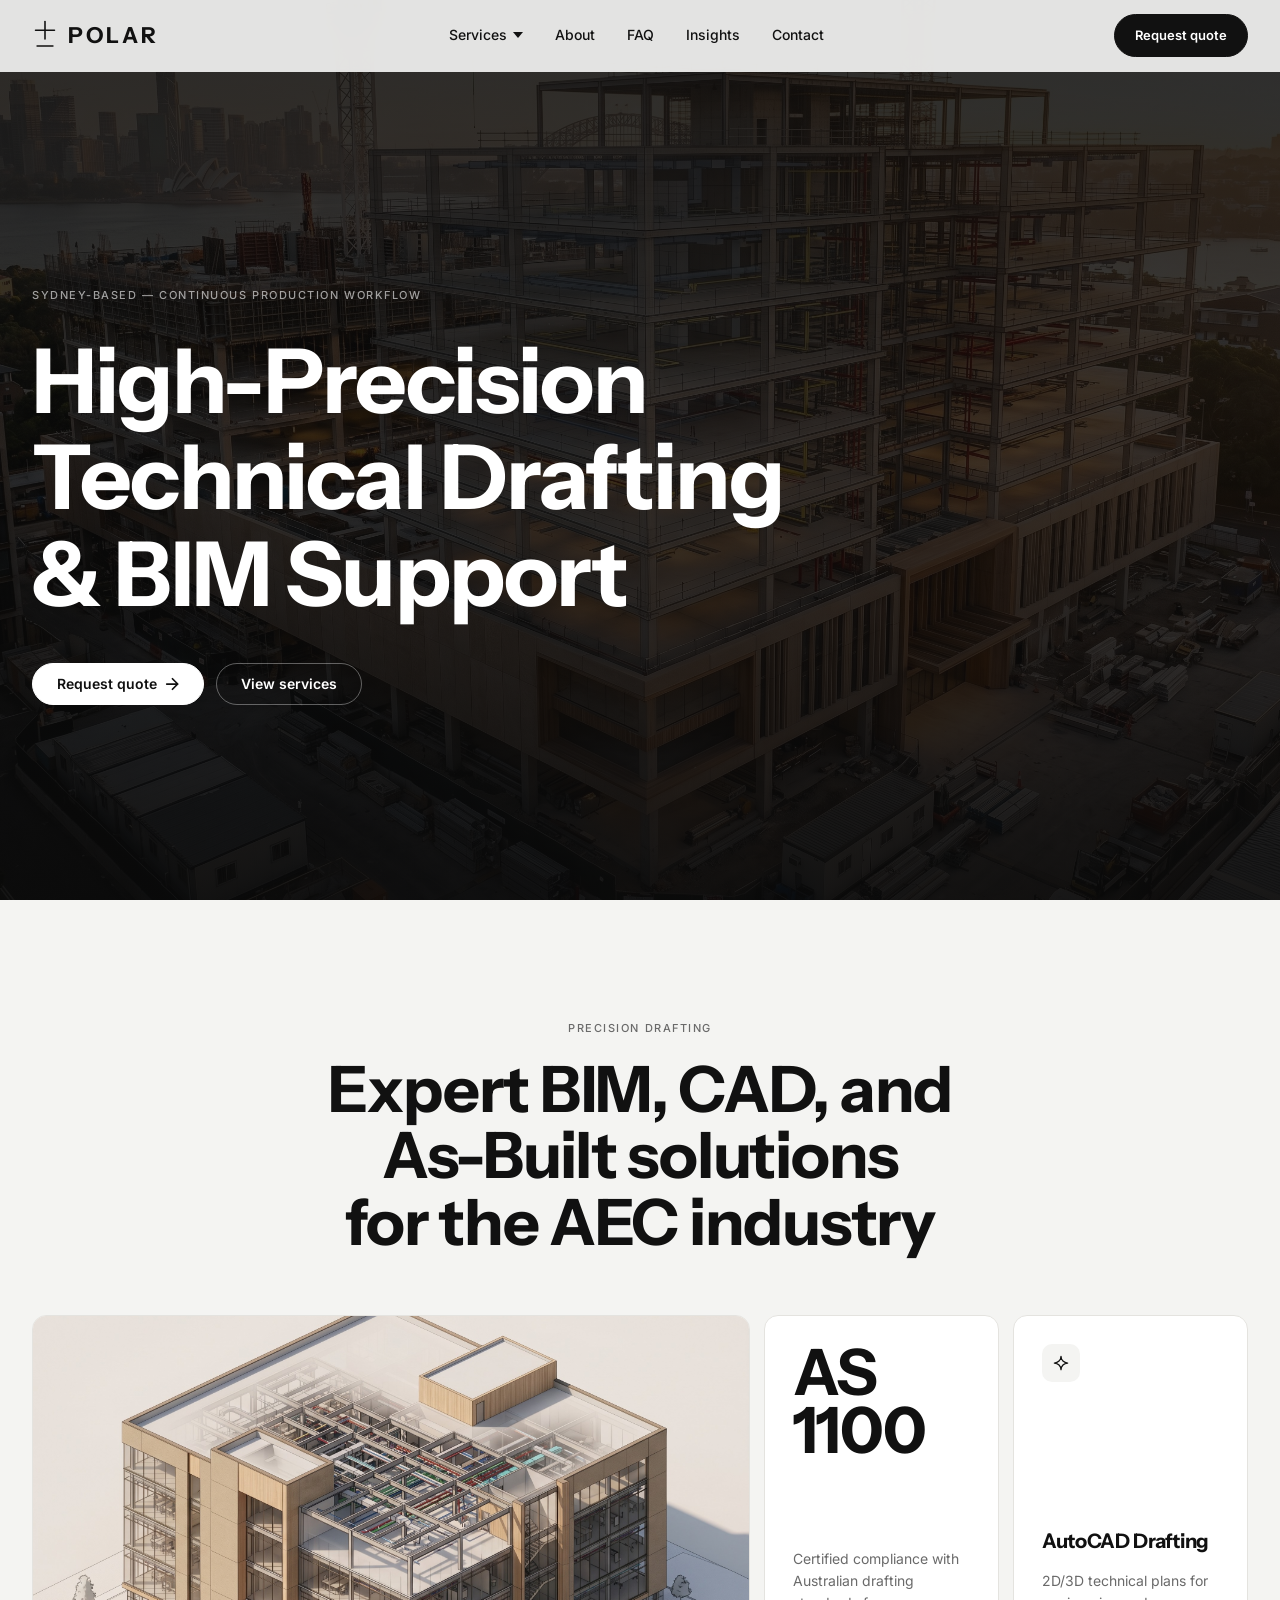
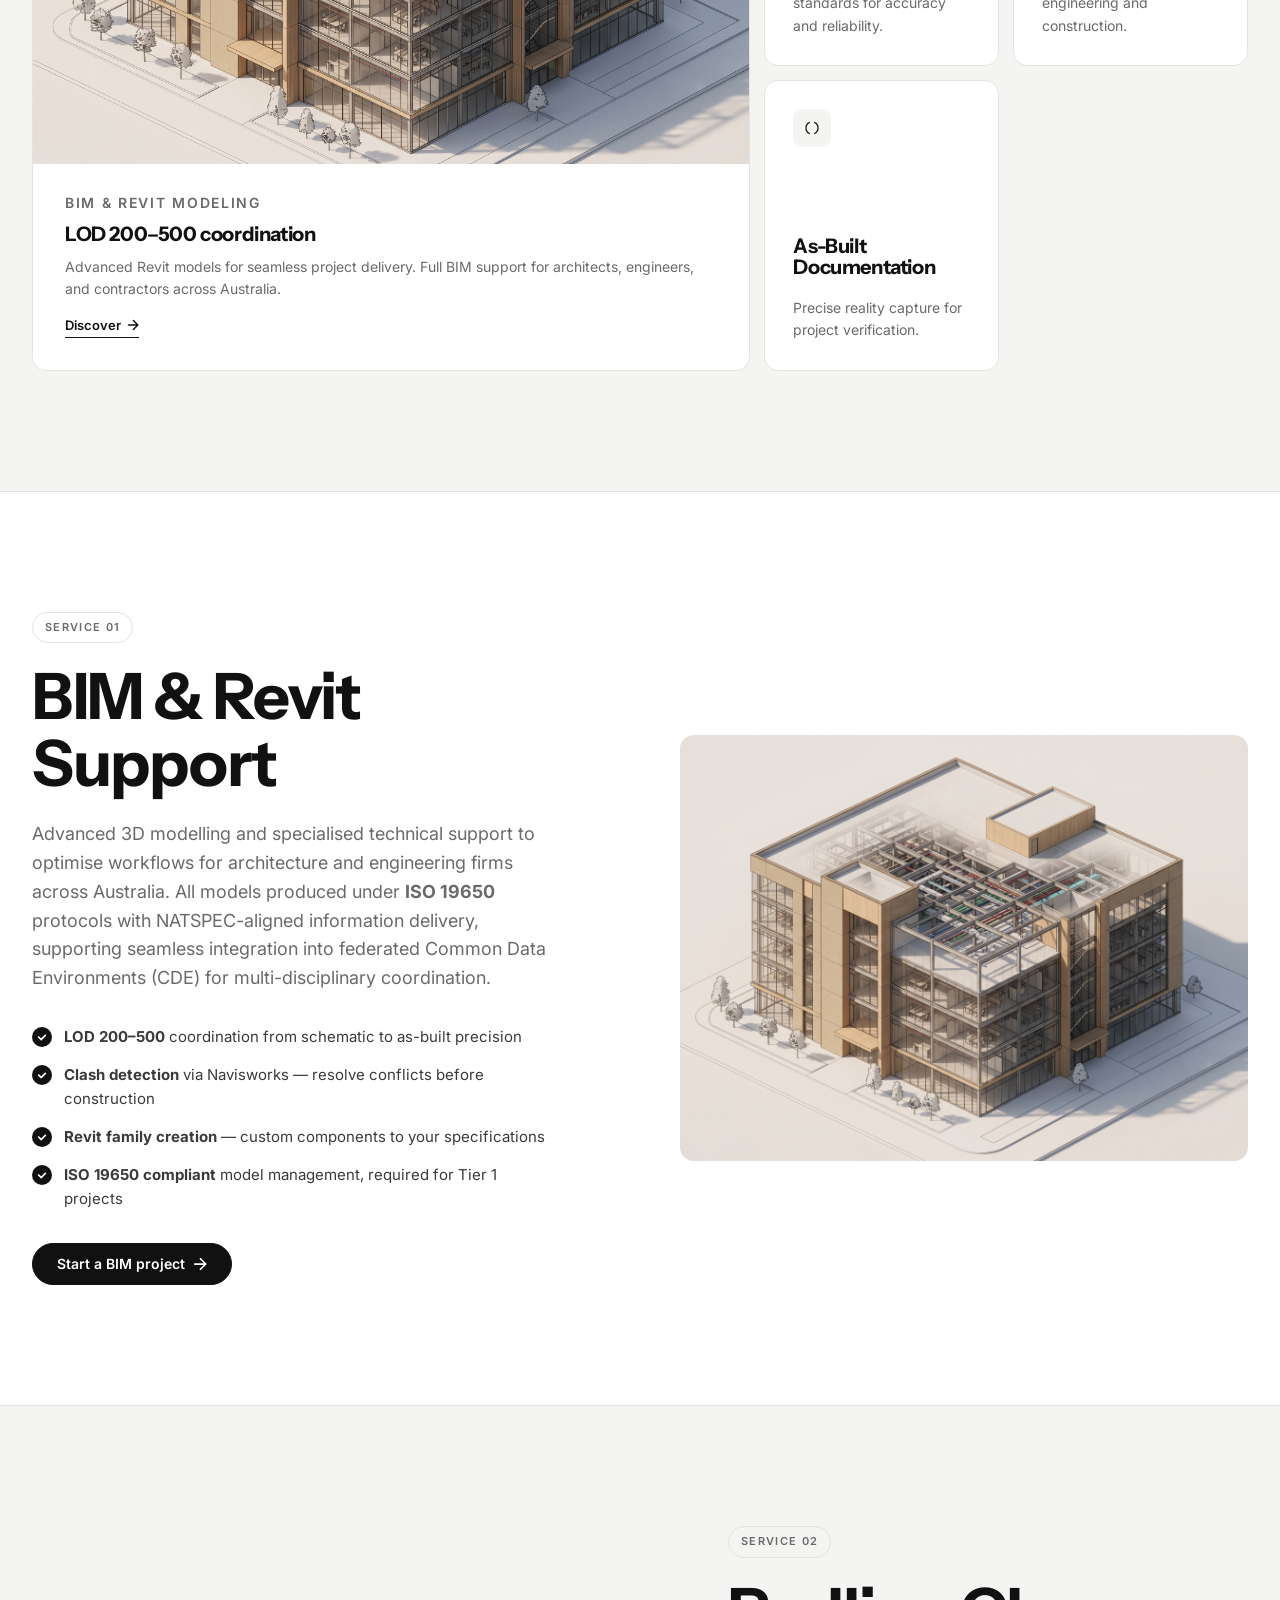
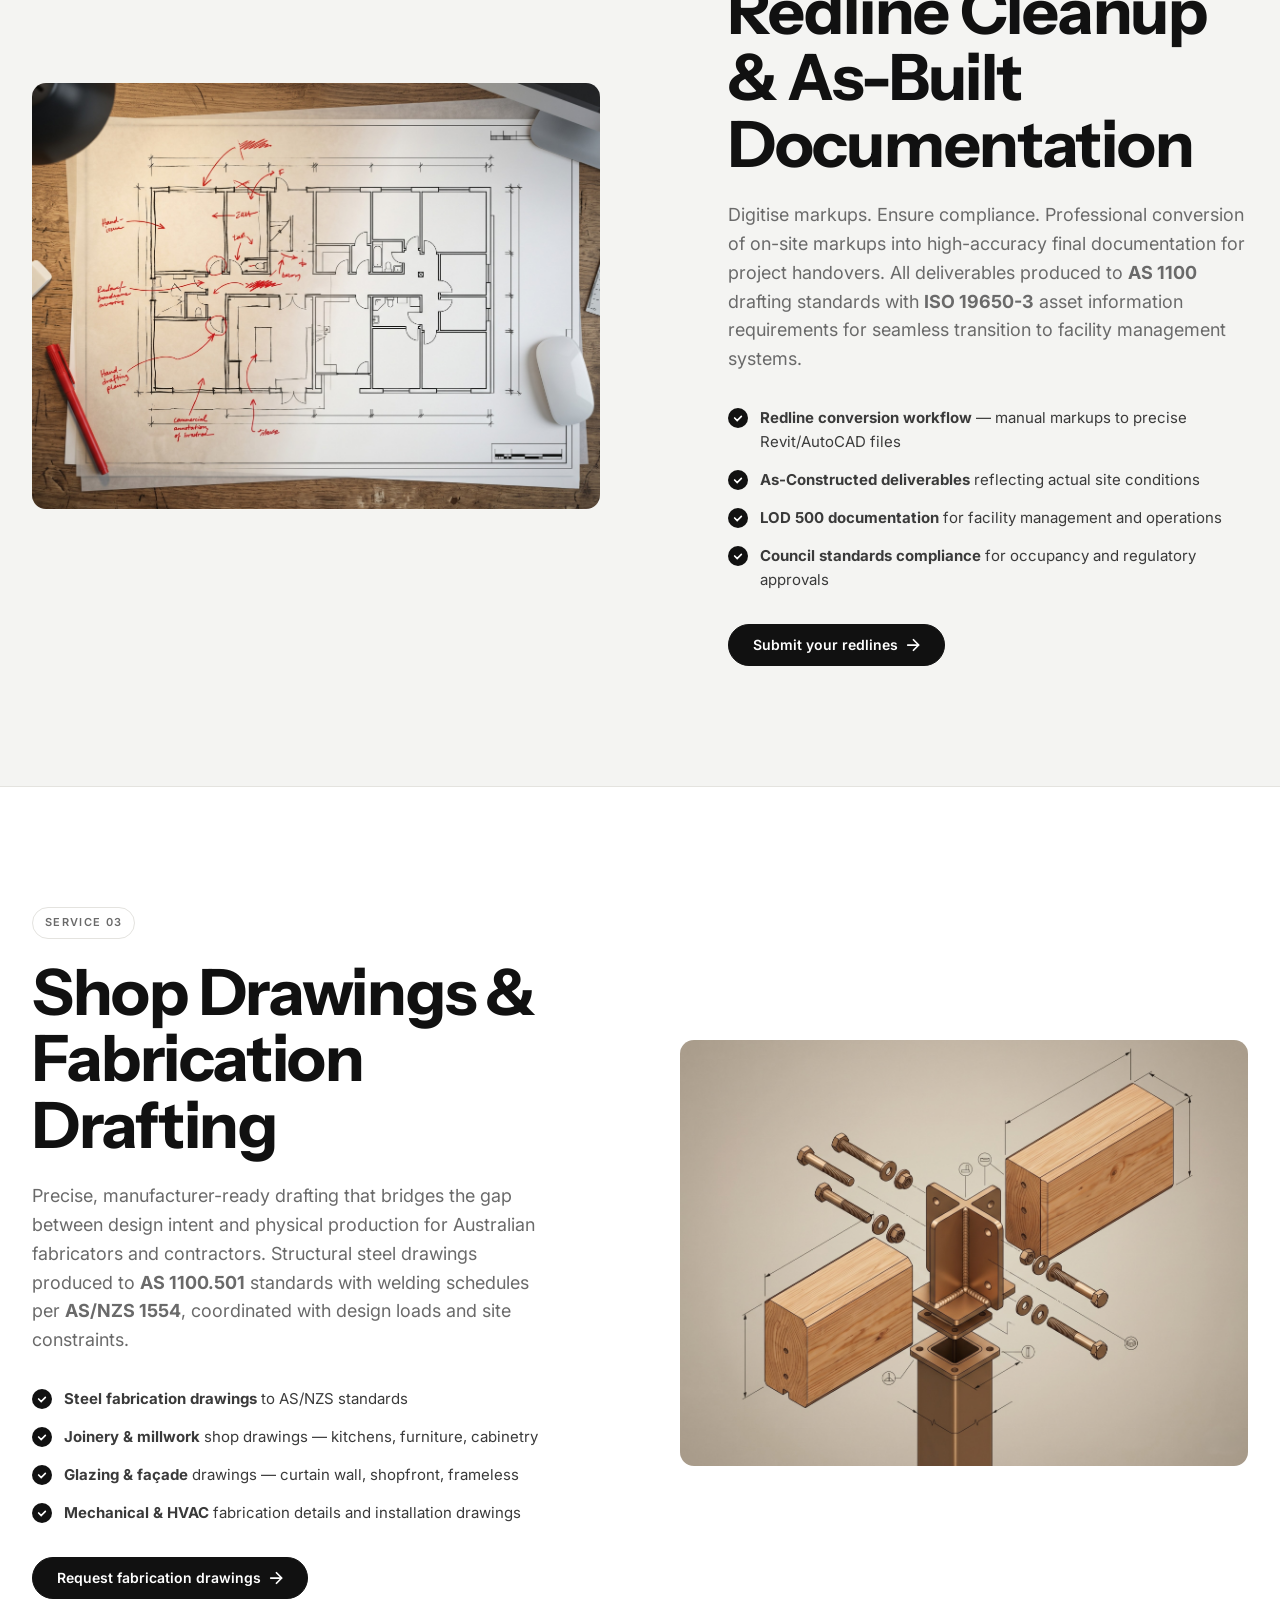
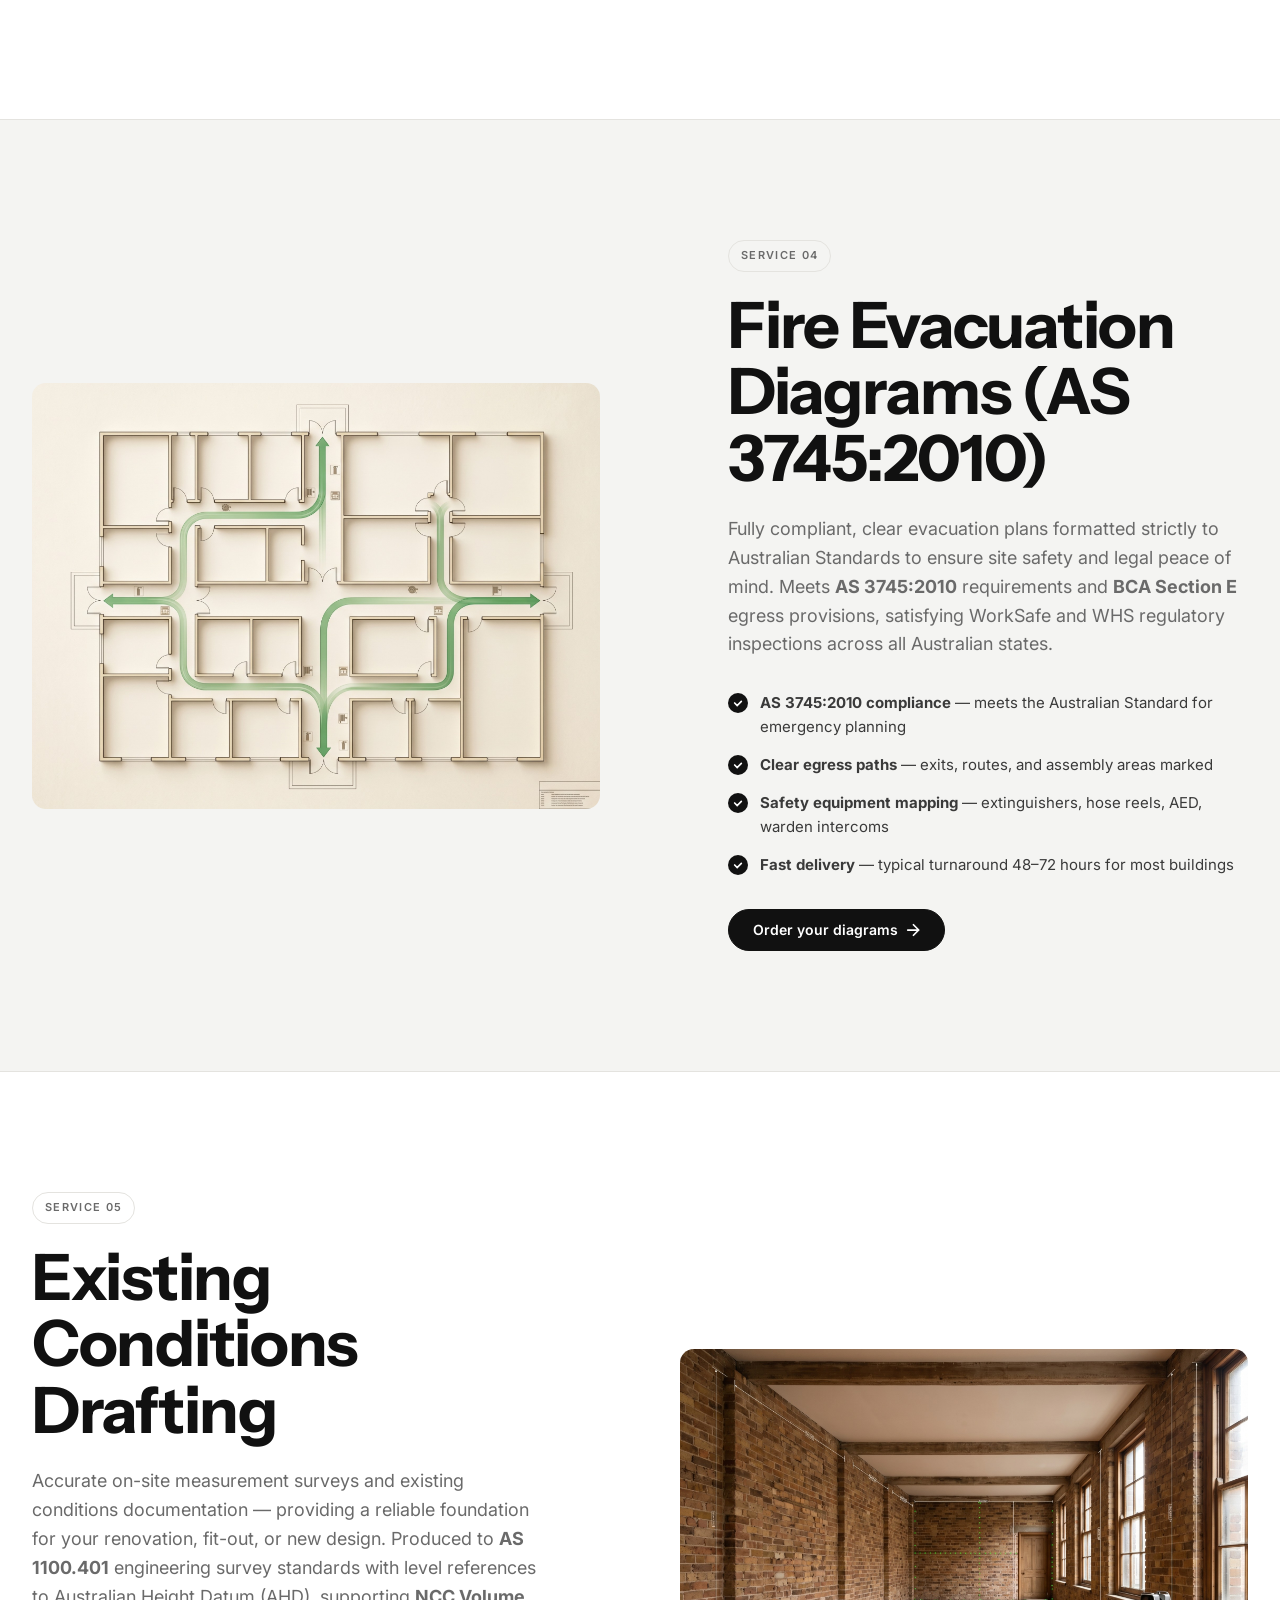
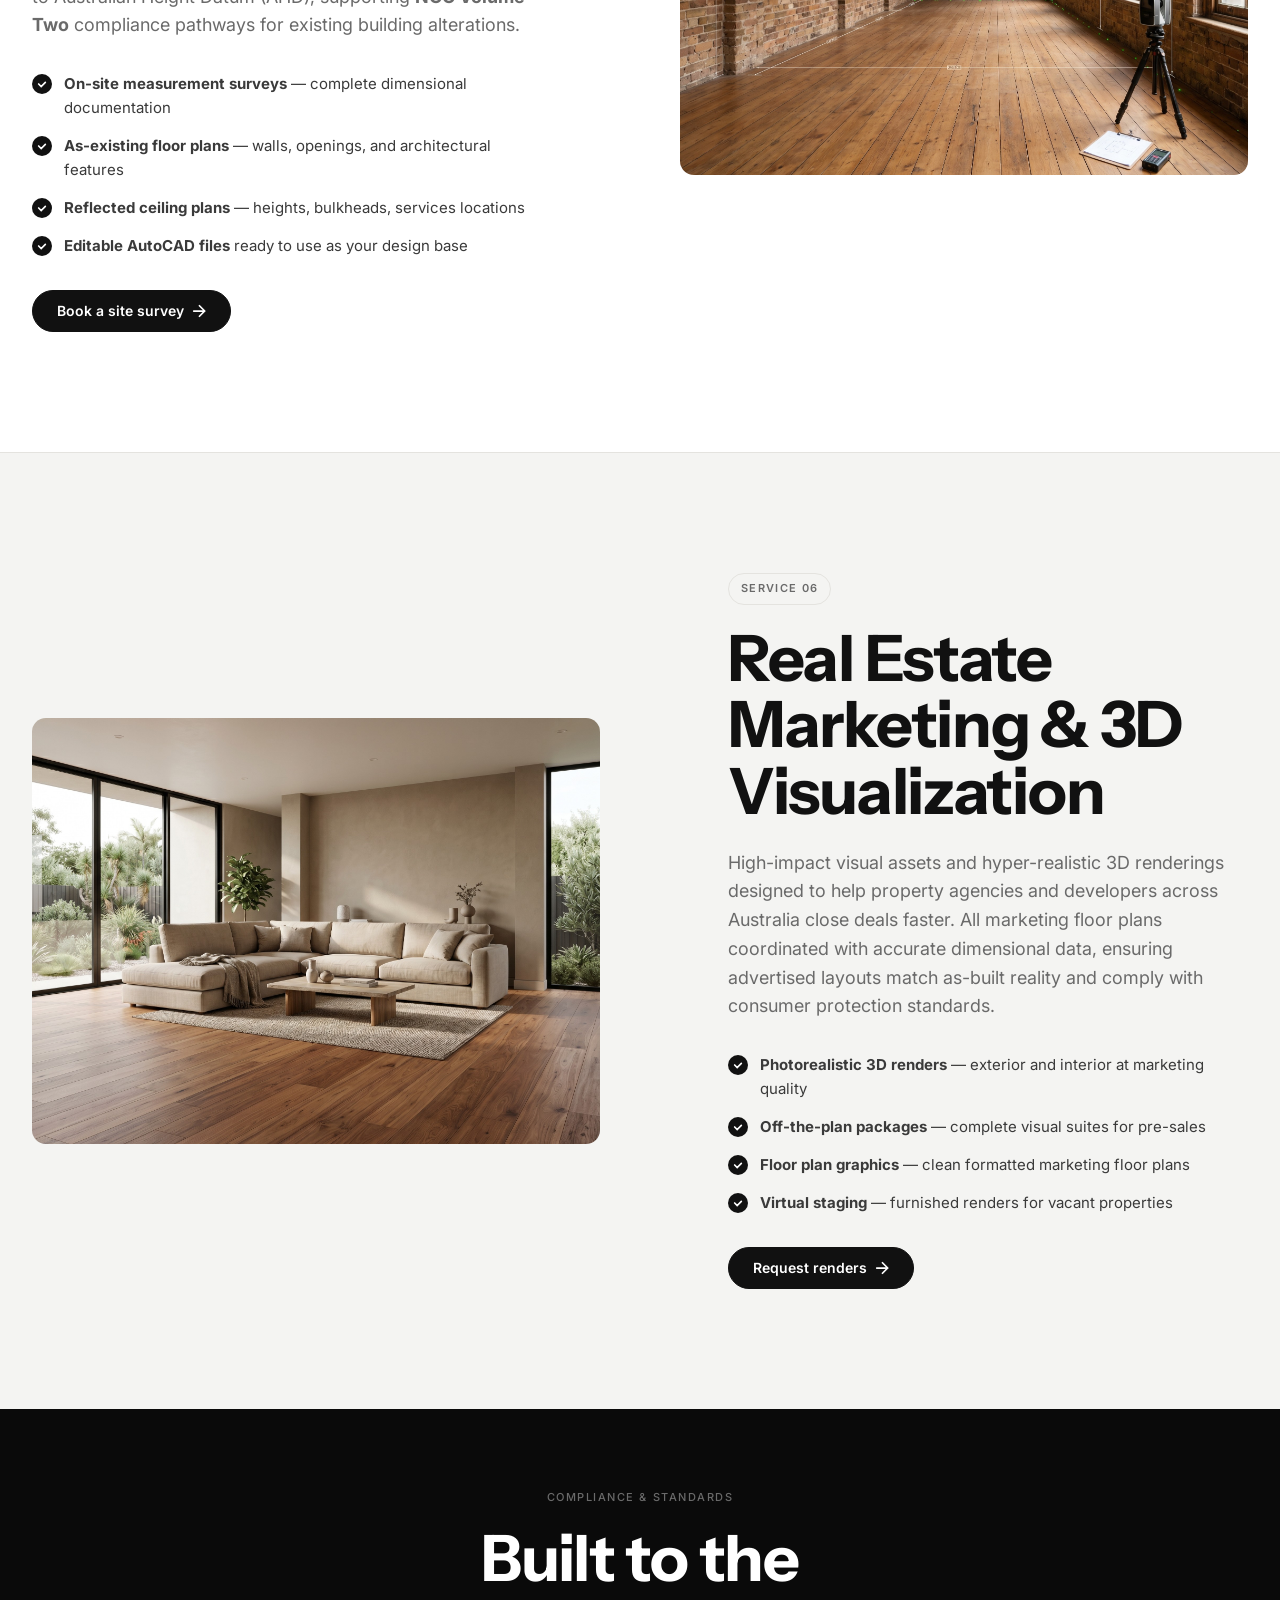
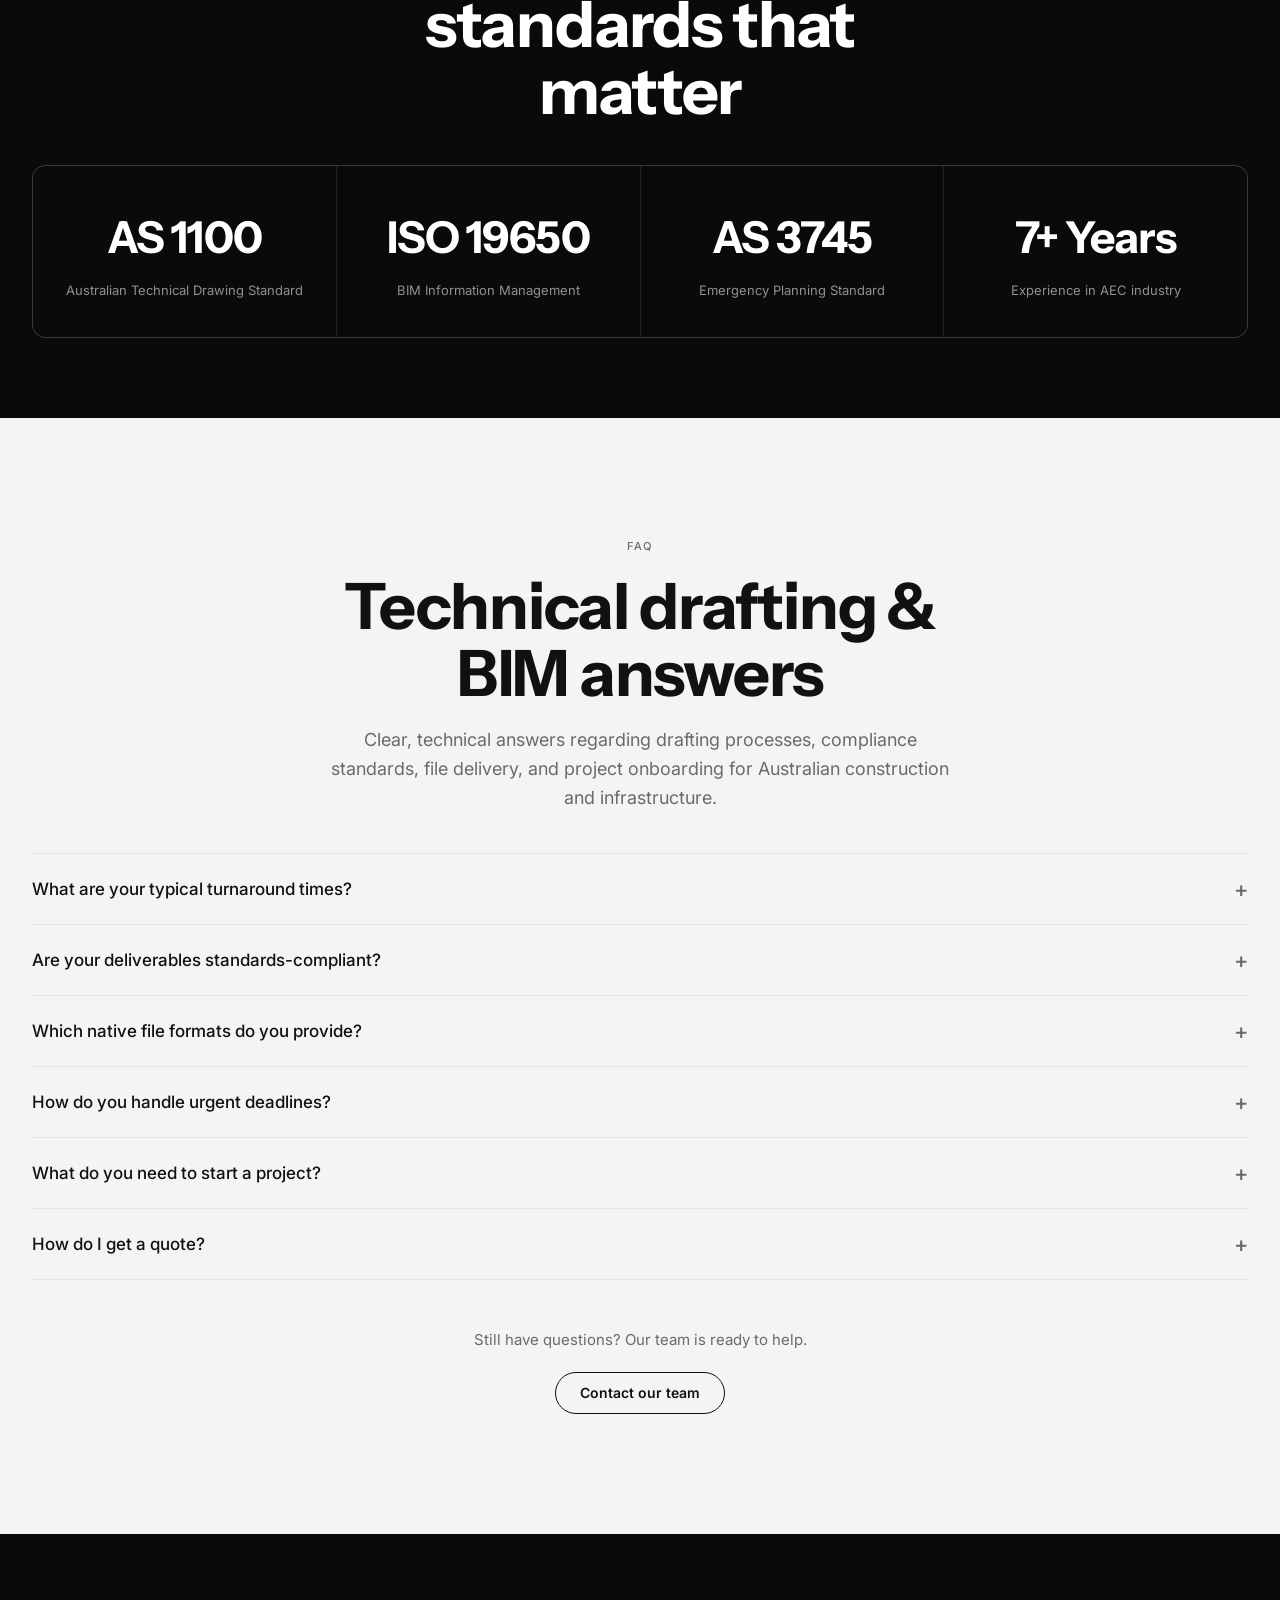
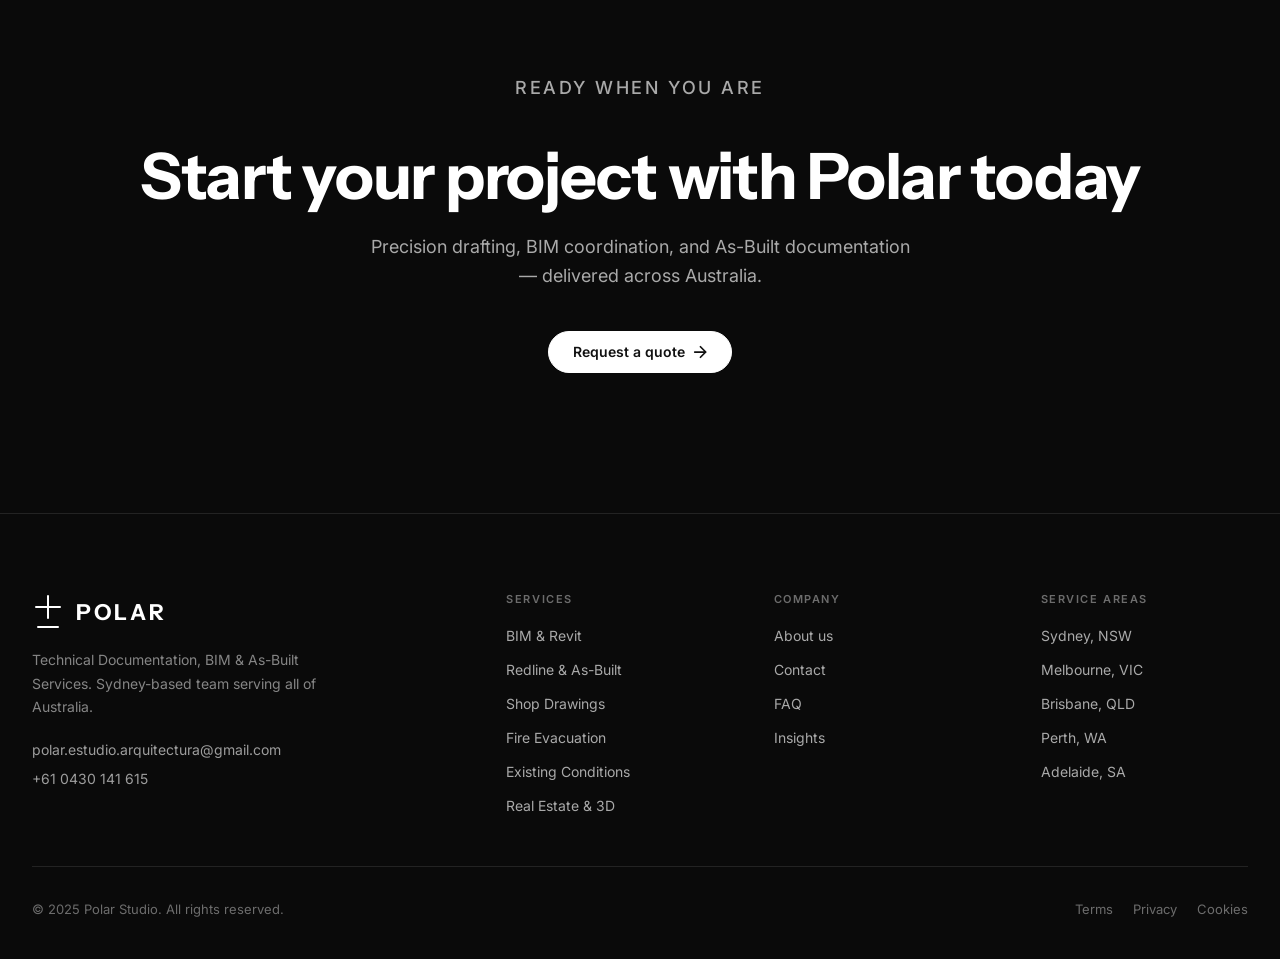
==== index.html @ b39fc2d1 "Add files via upload" ====
<!DOCTYPE html>
<html lang="en-AU">
<head>
<meta charset="UTF-8"/>
<meta name="viewport" content="width=device-width, initial-scale=1.0"/>
<title>Polar Studio | BIM, Technical Drafting & As-Built Services Australia</title>
<meta name="description" content="Expert BIM, technical drafting and As-Built documentation across Australia. LOD 200-500 Revit, AS 1100 compliant, ISO 19650 registered. Sydney-based team serving Melbourne, Brisbane, Perth & Adelaide."/>
<meta property="og:title" content="Polar Studio | BIM & Technical Drafting Australia"/>
<meta property="og:description" content="High-precision BIM, CAD, and As-Built solutions for Australia's AEC leaders."/>
<meta property="og:type" content="website"/>
<meta property="og:url" content="https://polarstudio.com.au/"/>
<meta name="twitter:card" content="summary_large_image"/>
<link rel="canonical" href="https://polarstudio.com.au/"/>
<link rel="icon" href="favicon.svg" type="image/svg+xml"/>
<link rel="preconnect" href="https://fonts.googleapis.com"/>
<link rel="preconnect" href="https://fonts.gstatic.com" crossorigin/>
<link href="https://fonts.googleapis.com/css2?family=Instrument+Sans:wght@400;500;600;700&family=Inter:wght@300;400;500;600;700&display=swap" rel="stylesheet"/>
<link rel="stylesheet" href="polar.css"/>

<!-- Google Tag Manager -->
<script>(function(w,d,s,l,i){w[l]=w[l]||[];w[l].push({'gtm.start':
new Date().getTime(),event:'gtm.js'});var f=d.getElementsByTagName(s)[0],
j=d.createElement(s),dl=l!='dataLayer'?'&l='+l:'';j.async=true;j.src=
'https://www.googletagmanager.com/gtm.js?id='+i+dl;f.parentNode.insertBefore(j,f);
})(window,document,'script','dataLayer','GTM-XXXXXXX');</script>
<!-- End Google Tag Manager -->

<!-- Google Analytics 4 -->
<script async src="https://www.googletagmanager.com/gtag/js?id=G-6DPJ8CY549"></script>
<script>
  window.dataLayer = window.dataLayer || [];
  function gtag(){dataLayer.push(arguments);}
  gtag('js', new Date());
  gtag('config', 'G-6DPJ8CY549', {
    'send_page_view': true,
    'cookie_flags': 'SameSite=None;Secure'
  });
  
  // Track form submissions
  document.addEventListener('DOMContentLoaded', function() {
    const forms = document.querySelectorAll('form');
    forms.forEach(form => {
      form.addEventListener('submit', function(e) {
        gtag('event', 'form_submission', {
          'event_category': 'Contact',
          'event_label': 'Quote Request Form'
        });
      });
    });
  });
  
  // Track CTA button clicks
  document.addEventListener('click', function(e) {
    if (e.target.closest('.btn-arrow') || e.target.closest('.nav-cta')) {
      const buttonText = e.target.textContent || e.target.closest('a').textContent;
      gtag('event', 'cta_click', {
        'event_category': 'Engagement',
        'event_label': buttonText.trim()
      });
    }
  });
</script>

<script type="application/ld+json">
{
  "@context": "https://schema.org",
  "@type": "Organization",
  "name": "Polar Studio",
  "alternateName": "Polar",
  "url": "https://polarstudio.com.au/",
  "description": "Expert BIM, technical drafting and As-Built documentation services across Australia. AS 1100 & ISO 19650 compliant.",
  "address": {
    "@type": "PostalAddress",
    "addressLocality": "Sydney",
    "addressRegion": "NSW",
    "addressCountry": "AU"
  },
  "contactPoint": {
    "@type": "ContactPoint",
    "telephone": "+61-430-141-615",
    "email": "polar.estudio.arquitectura@gmail.com",
    "contactType": "customer service",
    "areaServed": "AU",
    "availableLanguage": ["English"]
  },
  "areaServed": [
    {"@type": "City", "name": "Sydney"},
    {"@type": "City", "name": "Melbourne"},
    {"@type": "City", "name": "Brisbane"},
    {"@type": "City", "name": "Perth"},
    {"@type": "City", "name": "Adelaide"}
  ],
  "foundingDate": "2017",
  "hasOfferCatalog": {
    "@type": "OfferCatalog",
    "name": "Technical Drafting & BIM Services",
    "itemListElement": [
      {
        "@type": "Offer",
        "itemOffered": {
          "@type": "Service",
          "name": "BIM & Revit Support",
          "description": "Full-spectrum BIM coordination from LOD 200 to LOD 500. ISO 19650 certified workflows with NATSPEC-aligned information delivery. Supports federated models across Autodesk Construction Cloud, Aconex, and client-specified Common Data Environments.",
          "provider": {
            "@type": "Organization",
            "name": "Polar Studio"
          },
          "areaServed": "AU",
          "category": "BIM Coordination"
        }
      },
      {
        "@type": "Offer",
        "itemOffered": {
          "@type": "Service",
          "name": "Redline Cleanup & As-Built Documentation",
          "description": "Convert marked-up PDFs and field sketches into AS 1100 compliant CAD drawings. Full As-Built packages meeting ISO 19650-3 requirements for transition to facility management. Includes native Revit and AutoCAD deliverables.",
          "provider": {
            "@type": "Organization",
            "name": "Polar Studio"
          },
          "areaServed": "AU",
          "category": "As-Built Documentation"
        }
      },
      {
        "@type": "Offer",
        "itemOffered": {
          "@type": "Service",
          "name": "Shop Drawings & Fabrication Drafting",
          "description": "Workshop-ready fabrication drawings produced to AS 1100.501 structural engineering standards. Includes connection details, weld schedules per AS/NZS 1554, and material callouts. Coordinated with design intent and site constraints.",
          "provider": {
            "@type": "Organization",
            "name": "Polar Studio"
          },
          "areaServed": "AU",
          "category": "Shop Drawings"
        }
      },
      {
        "@type": "Offer",
        "itemOffered": {
          "@type": "Service",
          "name": "Fire Evacuation Diagrams",
          "description": "AS 3745:2010 compliant evacuation diagrams for commercial and industrial facilities. Includes emergency exits, equipment locations, assembly areas, and refuge points. Meets WorkSafe and WHS regulatory requirements across all Australian states.",
          "provider": {
            "@type": "Organization",
            "name": "Polar Studio"
          },
          "areaServed": "AU",
          "category": "Fire Safety Documentation"
        }
      },
      {
        "@type": "Offer",
        "itemOffered": {
          "@type": "Service",
          "name": "Existing Conditions Drafting",
          "description": "Measured surveys and existing building documentation to AS 1100.401 engineering survey standards. Produces coordinated floor plans, sections, and elevations referenced to Australian Height Datum (AHD). Supports NCC Volume Two compliance pathways.",
          "provider": {
            "@type": "Organization",
            "name": "Polar Studio"
          },
          "areaServed": "AU",
          "category": "Measured Surveys"
        }
      },
      {
        "@type": "Offer",
        "itemOffered": {
          "@type": "Service",
          "name": "Real Estate Marketing & 3D Visualization",
          "description": "High-quality 3D renders, virtual tours, and marketing floor plans for property sales and leasing. Photorealistic visualization for residential, commercial, and mixed-use developments across Australia.",
          "provider": {
            "@type": "Organization",
            "name": "Polar Studio"
          },
          "areaServed": "AU",
          "category": "3D Visualization"
        }
      }
    ]
  }
}
</script>
</head>
<body>

<!-- Google Tag Manager (noscript) -->
<noscript><iframe src="https://www.googletagmanager.com/ns.html?id=GTM-XXXXXXX"
height="0" width="0" style="display:none;visibility:hidden"></iframe></noscript>
<!-- End Google Tag Manager (noscript) -->

<!-- ═══ NAV ═══ -->
<nav class="nav" id="mainNav">
  <div class="nav-inner">
    <a href="index.html" class="nav-logo" aria-label="Polar Studio Home">
      <svg class="nav-logo-icon" viewBox="0 0 32 38" fill="none" aria-hidden="true"><line x1="16" y1="2" x2="16" y2="24" stroke="currentColor" stroke-width="2" stroke-linecap="round"/><line x1="4" y1="13" x2="28" y2="13" stroke="currentColor" stroke-width="2" stroke-linecap="round"/><line x1="6" y1="33" x2="26" y2="33" stroke="currentColor" stroke-width="2" stroke-linecap="round"/></svg>
      <span class="nav-logo-text">POLAR</span>
    </a>
    <div class="nav-links">
      <div class="nav-dropdown">
        <span class="nav-dropdown-toggle">Services
          <svg viewBox="0 0 10 6" fill="currentColor" aria-hidden="true"><path d="M0 0l5 6 5-6z"/></svg>
        </span>
        <div class="nav-dropdown-panel">
          <a href="#bim" class="mega-link">
            <span class="mega-link-icon"><svg viewBox="0 0 24 24" fill="none"><path d="M12 2L2 7l10 5 10-5-10-5zM2 17l10 5 10-5M2 12l10 5 10-5" stroke="currentColor" stroke-width="1.5" stroke-linejoin="round"/></svg></span>
            <div><strong>BIM &amp; Revit Support</strong><span>LOD 200–500, ISO 19650 certified</span></div>
          </a>
          <a href="#redline" class="mega-link">
            <span class="mega-link-icon"><svg viewBox="0 0 24 24" fill="none"><path d="M11 4H4a2 2 0 0 0-2 2v14a2 2 0 0 0 2 2h14a2 2 0 0 0 2-2v-7M18.5 2.5a2.1 2.1 0 0 1 3 3L12 15l-4 1 1-4z" stroke="currentColor" stroke-width="1.5" stroke-linecap="round" stroke-linejoin="round"/></svg></span>
            <div><strong>Redline &amp; As-Built</strong><span>Convert markups to digital files</span></div>
          </a>
          <a href="#shop" class="mega-link">
            <span class="mega-link-icon"><svg viewBox="0 0 24 24" fill="none"><rect x="3" y="3" width="18" height="18" rx="2" stroke="currentColor" stroke-width="1.5"/><path d="M3 9h18M9 21V9" stroke="currentColor" stroke-width="1.5"/></svg></span>
            <div><strong>Shop Drawings</strong><span>Fabrication-ready drafting</span></div>
          </a>
          <a href="#fire" class="mega-link">
            <span class="mega-link-icon"><svg viewBox="0 0 24 24" fill="none"><path d="M12 2s-5 5-5 10a5 5 0 0 0 10 0c0-3-2-5-2-8-2 2-3 5-3 5s-2-3 0-7z" stroke="currentColor" stroke-width="1.5" stroke-linejoin="round"/></svg></span>
            <div><strong>Fire Evacuation</strong><span>AS 3745:2010 compliant diagrams</span></div>
          </a>
          <a href="#existing" class="mega-link">
            <span class="mega-link-icon"><svg viewBox="0 0 24 24" fill="none"><path d="M21 10c0 7-9 13-9 13s-9-6-9-13a9 9 0 0 1 18 0z" stroke="currentColor" stroke-width="1.5"/><circle cx="12" cy="10" r="3" stroke="currentColor" stroke-width="1.5"/></svg></span>
            <div><strong>Existing Conditions</strong><span>Precise on-site measurement</span></div>
          </a>
          <a href="#realestate" class="mega-link">
            <span class="mega-link-icon"><svg viewBox="0 0 24 24" fill="none"><path d="M3 9l9-7 9 7v11a2 2 0 0 1-2 2H5a2 2 0 0 1-2-2z" stroke="currentColor" stroke-width="1.5"/><path d="M9 22V12h6v10" stroke="currentColor" stroke-width="1.5"/></svg></span>
            <div><strong>Real Estate &amp; 3D</strong><span>Marketing visuals & rendering</span></div>
          </a>
        </div>
      </div>
      <a href="about.html" class="nav-link">About</a>
      <a href="#faq" class="nav-link">FAQ</a>
      <a href="insights.html" class="nav-link">Insights</a>
      <a href="contact.html" class="nav-link">Contact</a>
    </div>
    <a href="contact.html" class="nav-cta">Request quote</a>
    <button class="nav-mobile-toggle" id="mobileToggle" aria-label="Menu" aria-expanded="false">
      <svg class="icon-menu" viewBox="0 0 24 24" fill="none" stroke="currentColor" stroke-width="1.5"><line x1="4" y1="12" x2="20" y2="12"/><line x1="4" y1="6" x2="20" y2="6"/><line x1="4" y1="18" x2="20" y2="18"/></svg>
      <svg class="icon-close" viewBox="0 0 24 24" fill="none" stroke="currentColor" stroke-width="1.5"><line x1="6" y1="6" x2="18" y2="18"/><line x1="18" y1="6" x2="6" y2="18"/></svg>
    </button>
  </div>
  <div id="mm" class="mobile-menu">
    <a href="#bim">BIM &amp; Revit Support</a>
    <a href="#redline">Redline &amp; As-Built</a>
    <a href="#shop">Shop Drawings</a>
    <a href="#fire">Fire Evacuation</a>
    <a href="#existing">Existing Conditions</a>
    <a href="#realestate">Real Estate &amp; 3D</a>
    <a href="about.html">About</a>
    <a href="#faq">FAQ</a>
    <a href="insights.html">Insights</a>
    <a href="contact.html" class="mobile-cta">Request quote →</a>
  </div>
</nav>

<!-- ═══ HERO ═══ -->
<header class="hero" id="top">
  <div class="hero-inner">
    <p class="eyebrow">Sydney-based — continuous production workflow</p>
    <h1 class="h1">High-Precision<br/>Technical Drafting<br/>&amp; BIM Support</h1>
    <div class="hero-actions">
      <a href="contact.html" class="btn btn-light btn-arrow">Request quote
        <svg viewBox="0 0 16 16" fill="none"><path d="M2 8h12.5M14.5 8L8.5 2M14.5 8l-6 6" stroke="currentColor" stroke-width="2" stroke-linecap="round" stroke-linejoin="round"/></svg>
      </a>
      <a href="#services" class="btn btn-ghost-light">View services</a>
    </div>
  </div>
</header>

<!-- ═══ PRECISION SECTION (bento) ═══ -->
<section class="section" id="precision">
  <div class="container">
    <div style="text-align:center; max-width: 640px; margin: 0 auto 20px;">
      <p class="eyebrow">Precision drafting</p>
      <h2 class="h2">Expert BIM, CAD, and As-Built solutions<br/>for the AEC industry</h2>
    </div>
    <div class="precision-grid">
      <div class="p-card p-card-big reveal">
        <img class="p-card-big-img" src="assets/images/services/bim-revit-precision.jpg" alt="BIM Revit modeling roofing plans" loading="lazy"/>
        <div class="p-card-big-body">
          <p class="p-card-eyebrow">BIM &amp; Revit Modeling</p>
          <h3>LOD 200–500 coordination</h3>
          <p>Advanced Revit models for seamless project delivery. Full BIM support for architects, engineers, and contractors across Australia.</p>
          <a href="#bim" class="text-link">Discover
            <svg viewBox="0 0 16 16" fill="none"><path d="M2 8h12.5M14.5 8L8.5 2M14.5 8l-6 6" stroke="currentColor" stroke-width="2" stroke-linecap="round" stroke-linejoin="round"/></svg>
          </a>
        </div>
      </div>
      <div class="p-card reveal">
        <div class="p-num">AS<br/>1100</div>
        <p style="margin-top:16px;">Certified compliance with Australian drafting standards for accuracy and reliability.</p>
      </div>
      <div class="p-card reveal">
        <div class="p-icon">
          <svg viewBox="0 0 24 24" fill="none"><path d="M4 12C8.4 12 12 8.4 12 4c0 4.4 3.6 8 8 8-4.4 0-8 3.6-8 8 0-4.4-3.6-8-8-8z" stroke="currentColor" stroke-width="1.5" stroke-linejoin="round"/></svg>
        </div>
        <h3 class="h4" style="margin-top:16px;">AutoCAD Drafting</h3>
        <p style="margin-top:8px;">2D/3D technical plans for engineering and construction.</p>
      </div>
      <div class="p-card reveal">
        <div class="p-icon">
          <svg viewBox="0 0 24 24" fill="none"><path d="M9.25 18.7C6.6 17.6 4.75 15 4.75 12c0-3 1.85-5.6 4.5-6.7M14.75 5.3c2.6 1.1 4.5 3.7 4.5 6.7 0 3-1.9 5.6-4.5 6.7" stroke="currentColor" stroke-width="1.5" stroke-linejoin="round"/></svg>
        </div>
        <h3 class="h4" style="margin-top:16px;">As-Built Documentation</h3>
        <p style="margin-top:8px;">Precise reality capture for project verification.</p>
      </div>
    </div>
  </div>
</section>

<!-- ═══ SERVICES — each as a block ═══ -->
<div id="services"></div>

<!-- BIM & REVIT -->
<section class="service-block section-white" id="bim">
  <div class="container">
    <div class="service-row">
      <div class="service-text">
        <span class="service-tag">Service 01</span>
        <h2 class="h2">BIM &amp; Revit Support</h2>
        <p class="lead">Advanced 3D modelling and specialised technical support to optimise workflows for architecture and engineering firms across Australia. All models produced under <strong>ISO 19650</strong> protocols with NATSPEC-aligned information delivery, supporting seamless integration into federated Common Data Environments (CDE) for multi-disciplinary coordination.</p>
        <ul class="service-features">
          <li><span class="check"><svg viewBox="0 0 12 12"><path d="M2 6l3 3 5-5" stroke="currentColor" stroke-width="2" stroke-linecap="round" fill="none"/></svg></span> <span><strong>LOD 200–500</strong> coordination from schematic to as-built precision</span></li>
          <li><span class="check"><svg viewBox="0 0 12 12"><path d="M2 6l3 3 5-5" stroke="currentColor" stroke-width="2" stroke-linecap="round" fill="none"/></svg></span> <span><strong>Clash detection</strong> via Navisworks — resolve conflicts before construction</span></li>
          <li><span class="check"><svg viewBox="0 0 12 12"><path d="M2 6l3 3 5-5" stroke="currentColor" stroke-width="2" stroke-linecap="round" fill="none"/></svg></span> <span><strong>Revit family creation</strong> — custom components to your specifications</span></li>
          <li><span class="check"><svg viewBox="0 0 12 12"><path d="M2 6l3 3 5-5" stroke="currentColor" stroke-width="2" stroke-linecap="round" fill="none"/></svg></span> <span><strong>ISO 19650 compliant</strong> model management, required for Tier 1 projects</span></li>
        </ul>
        <a href="contact.html" class="btn btn-dark btn-arrow">Start a BIM project
          <svg viewBox="0 0 16 16" fill="none"><path d="M2 8h12.5M14.5 8L8.5 2M14.5 8l-6 6" stroke="currentColor" stroke-width="2" stroke-linecap="round" stroke-linejoin="round"/></svg>
        </a>
      </div>
      <div><img class="service-img" src="assets/images/services/bim-revit-support.jpg" alt="BIM Revit support Australia" loading="lazy"/></div>
    </div>
  </div>
</section>

<!-- REDLINE & AS-BUILT -->
<section class="service-block" id="redline">
  <div class="container">
    <div class="service-row reverse">
      <div class="service-text">
        <span class="service-tag">Service 02</span>
        <h2 class="h2">Redline Cleanup &amp; As-Built Documentation</h2>
        <p class="lead">Digitise markups. Ensure compliance. Professional conversion of on-site markups into high-accuracy final documentation for project handovers. All deliverables produced to <strong>AS 1100</strong> drafting standards with <strong>ISO 19650-3</strong> asset information requirements for seamless transition to facility management systems.</p>
        <ul class="service-features">
          <li><span class="check"><svg viewBox="0 0 12 12"><path d="M2 6l3 3 5-5" stroke="currentColor" stroke-width="2" stroke-linecap="round" fill="none"/></svg></span> <span><strong>Redline conversion workflow</strong> — manual markups to precise Revit/AutoCAD files</span></li>
          <li><span class="check"><svg viewBox="0 0 12 12"><path d="M2 6l3 3 5-5" stroke="currentColor" stroke-width="2" stroke-linecap="round" fill="none"/></svg></span> <span><strong>As-Constructed deliverables</strong> reflecting actual site conditions</span></li>
          <li><span class="check"><svg viewBox="0 0 12 12"><path d="M2 6l3 3 5-5" stroke="currentColor" stroke-width="2" stroke-linecap="round" fill="none"/></svg></span> <span><strong>LOD 500 documentation</strong> for facility management and operations</span></li>
          <li><span class="check"><svg viewBox="0 0 12 12"><path d="M2 6l3 3 5-5" stroke="currentColor" stroke-width="2" stroke-linecap="round" fill="none"/></svg></span> <span><strong>Council standards compliance</strong> for occupancy and regulatory approvals</span></li>
        </ul>
        <a href="contact.html" class="btn btn-dark btn-arrow">Submit your redlines
          <svg viewBox="0 0 16 16" fill="none"><path d="M2 8h12.5M14.5 8L8.5 2M14.5 8l-6 6" stroke="currentColor" stroke-width="2" stroke-linecap="round" stroke-linejoin="round"/></svg>
        </a>
      </div>
      <div><img class="service-img" src="assets/images/services/redline-asbuilt.jpg" alt="Redline cleanup as-built documentation" loading="lazy"/></div>
    </div>
  </div>
</section>

<!-- SHOP DRAWINGS -->
<section class="service-block section-white" id="shop">
  <div class="container">
    <div class="service-row">
      <div class="service-text">
        <span class="service-tag">Service 03</span>
        <h2 class="h2">Shop Drawings &amp; Fabrication Drafting</h2>
        <p class="lead">Precise, manufacturer-ready drafting that bridges the gap between design intent and physical production for Australian fabricators and contractors. Structural steel drawings produced to <strong>AS 1100.501</strong> standards with welding schedules per <strong>AS/NZS 1554</strong>, coordinated with design loads and site constraints.</p>
        <ul class="service-features">
          <li><span class="check"><svg viewBox="0 0 12 12"><path d="M2 6l3 3 5-5" stroke="currentColor" stroke-width="2" stroke-linecap="round" fill="none"/></svg></span> <span><strong>Steel fabrication drawings</strong> to AS/NZS standards</span></li>
          <li><span class="check"><svg viewBox="0 0 12 12"><path d="M2 6l3 3 5-5" stroke="currentColor" stroke-width="2" stroke-linecap="round" fill="none"/></svg></span> <span><strong>Joinery &amp; millwork</strong> shop drawings — kitchens, furniture, cabinetry</span></li>
          <li><span class="check"><svg viewBox="0 0 12 12"><path d="M2 6l3 3 5-5" stroke="currentColor" stroke-width="2" stroke-linecap="round" fill="none"/></svg></span> <span><strong>Glazing &amp; façade</strong> drawings — curtain wall, shopfront, frameless</span></li>
          <li><span class="check"><svg viewBox="0 0 12 12"><path d="M2 6l3 3 5-5" stroke="currentColor" stroke-width="2" stroke-linecap="round" fill="none"/></svg></span> <span><strong>Mechanical &amp; HVAC</strong> fabrication details and installation drawings</span></li>
        </ul>
        <a href="contact.html" class="btn btn-dark btn-arrow">Request fabrication drawings
          <svg viewBox="0 0 16 16" fill="none"><path d="M2 8h12.5M14.5 8L8.5 2M14.5 8l-6 6" stroke="currentColor" stroke-width="2" stroke-linecap="round" stroke-linejoin="round"/></svg>
        </a>
      </div>
      <div><img class="service-img" src="assets/images/services/shop-drawings.jpg" alt="Shop drawings fabrication drafting" loading="lazy"/></div>
    </div>
  </div>
</section>

<!-- FIRE EVACUATION -->
<section class="service-block" id="fire">
  <div class="container">
    <div class="service-row reverse">
      <div class="service-text">
        <span class="service-tag">Service 04</span>
        <h2 class="h2">Fire Evacuation Diagrams (AS 3745:2010)</h2>
        <p class="lead">Fully compliant, clear evacuation plans formatted strictly to Australian Standards to ensure site safety and legal peace of mind. Meets <strong>AS 3745:2010</strong> requirements and <strong>BCA Section E</strong> egress provisions, satisfying WorkSafe and WHS regulatory inspections across all Australian states.</p>
        <ul class="service-features">
          <li><span class="check"><svg viewBox="0 0 12 12"><path d="M2 6l3 3 5-5" stroke="currentColor" stroke-width="2" stroke-linecap="round" fill="none"/></svg></span> <span><strong>AS 3745:2010 compliance</strong> — meets the Australian Standard for emergency planning</span></li>
          <li><span class="check"><svg viewBox="0 0 12 12"><path d="M2 6l3 3 5-5" stroke="currentColor" stroke-width="2" stroke-linecap="round" fill="none"/></svg></span> <span><strong>Clear egress paths</strong> — exits, routes, and assembly areas marked</span></li>
          <li><span class="check"><svg viewBox="0 0 12 12"><path d="M2 6l3 3 5-5" stroke="currentColor" stroke-width="2" stroke-linecap="round" fill="none"/></svg></span> <span><strong>Safety equipment mapping</strong> — extinguishers, hose reels, AED, warden intercoms</span></li>
          <li><span class="check"><svg viewBox="0 0 12 12"><path d="M2 6l3 3 5-5" stroke="currentColor" stroke-width="2" stroke-linecap="round" fill="none"/></svg></span> <span><strong>Fast delivery</strong> — typical turnaround 48–72 hours for most buildings</span></li>
        </ul>
        <a href="contact.html" class="btn btn-dark btn-arrow">Order your diagrams
          <svg viewBox="0 0 16 16" fill="none"><path d="M2 8h12.5M14.5 8L8.5 2M14.5 8l-6 6" stroke="currentColor" stroke-width="2" stroke-linecap="round" stroke-linejoin="round"/></svg>
        </a>
      </div>
      <div><img class="service-img" src="assets/images/services/fire-evacuation.jpg" alt="Fire evacuation diagrams AS 3745" loading="lazy"/></div>
    </div>
  </div>
</section>

<!-- EXISTING CONDITIONS -->
<section class="service-block section-white" id="existing">
  <div class="container">
    <div class="service-row">
      <div class="service-text">
        <span class="service-tag">Service 05</span>
        <h2 class="h2">Existing Conditions Drafting</h2>
        <p class="lead">Accurate on-site measurement surveys and existing conditions documentation — providing a reliable foundation for your renovation, fit-out, or new design. Produced to <strong>AS 1100.401</strong> engineering survey standards with level references to Australian Height Datum (AHD), supporting <strong>NCC Volume Two</strong> compliance pathways for existing building alterations.</p>
        <ul class="service-features">
          <li><span class="check"><svg viewBox="0 0 12 12"><path d="M2 6l3 3 5-5" stroke="currentColor" stroke-width="2" stroke-linecap="round" fill="none"/></svg></span> <span><strong>On-site measurement surveys</strong> — complete dimensional documentation</span></li>
          <li><span class="check"><svg viewBox="0 0 12 12"><path d="M2 6l3 3 5-5" stroke="currentColor" stroke-width="2" stroke-linecap="round" fill="none"/></svg></span> <span><strong>As-existing floor plans</strong> — walls, openings, and architectural features</span></li>
          <li><span class="check"><svg viewBox="0 0 12 12"><path d="M2 6l3 3 5-5" stroke="currentColor" stroke-width="2" stroke-linecap="round" fill="none"/></svg></span> <span><strong>Reflected ceiling plans</strong> — heights, bulkheads, services locations</span></li>
          <li><span class="check"><svg viewBox="0 0 12 12"><path d="M2 6l3 3 5-5" stroke="currentColor" stroke-width="2" stroke-linecap="round" fill="none"/></svg></span> <span><strong>Editable AutoCAD files</strong> ready to use as your design base</span></li>
        </ul>
        <a href="contact.html" class="btn btn-dark btn-arrow">Book a site survey
          <svg viewBox="0 0 16 16" fill="none"><path d="M2 8h12.5M14.5 8L8.5 2M14.5 8l-6 6" stroke="currentColor" stroke-width="2" stroke-linecap="round" stroke-linejoin="round"/></svg>
        </a>
      </div>
      <div><img class="service-img" src="assets/images/services/existing-conditions.jpg" alt="Existing conditions drafting site measurement" loading="lazy"/></div>
    </div>
  </div>
</section>

<!-- REAL ESTATE & 3D -->
<section class="service-block" id="realestate">
  <div class="container">
    <div class="service-row reverse">
      <div class="service-text">
        <span class="service-tag">Service 06</span>
        <h2 class="h2">Real Estate Marketing &amp; 3D Visualization</h2>
        <p class="lead">High-impact visual assets and hyper-realistic 3D renderings designed to help property agencies and developers across Australia close deals faster. All marketing floor plans coordinated with accurate dimensional data, ensuring advertised layouts match as-built reality and comply with consumer protection standards.</p>
        <ul class="service-features">
          <li><span class="check"><svg viewBox="0 0 12 12"><path d="M2 6l3 3 5-5" stroke="currentColor" stroke-width="2" stroke-linecap="round" fill="none"/></svg></span> <span><strong>Photorealistic 3D renders</strong> — exterior and interior at marketing quality</span></li>
          <li><span class="check"><svg viewBox="0 0 12 12"><path d="M2 6l3 3 5-5" stroke="currentColor" stroke-width="2" stroke-linecap="round" fill="none"/></svg></span> <span><strong>Off-the-plan packages</strong> — complete visual suites for pre-sales</span></li>
          <li><span class="check"><svg viewBox="0 0 12 12"><path d="M2 6l3 3 5-5" stroke="currentColor" stroke-width="2" stroke-linecap="round" fill="none"/></svg></span> <span><strong>Floor plan graphics</strong> — clean formatted marketing floor plans</span></li>
          <li><span class="check"><svg viewBox="0 0 12 12"><path d="M2 6l3 3 5-5" stroke="currentColor" stroke-width="2" stroke-linecap="round" fill="none"/></svg></span> <span><strong>Virtual staging</strong> — furnished renders for vacant properties</span></li>
        </ul>
        <a href="contact.html" class="btn btn-dark btn-arrow">Request renders
          <svg viewBox="0 0 16 16" fill="none"><path d="M2 8h12.5M14.5 8L8.5 2M14.5 8l-6 6" stroke="currentColor" stroke-width="2" stroke-linecap="round" stroke-linejoin="round"/></svg>
        </a>
      </div>
      <div><img class="service-img" src="assets/images/services/real-estate-3d.jpg" alt="Real estate marketing 3D visualization" loading="lazy"/></div>
    </div>
  </div>
</section>

<!-- ═══ STANDARDS BAND ═══ -->
<section class="standards">
  <div class="container">
    <div style="text-align:center; max-width:600px; margin:0 auto 40px;">
      <p class="eyebrow">Compliance &amp; Standards</p>
      <h2 class="h2" style="color:var(--bg-alt);">Built to the standards that matter</h2>
    </div>
    <div class="standards-grid">
      <div class="std-cell">
        <div class="std-num">AS 1100</div>
        <div class="std-label">Australian Technical Drawing Standard</div>
      </div>
      <div class="std-cell">
        <div class="std-num">ISO 19650</div>
        <div class="std-label">BIM Information Management</div>
      </div>
      <div class="std-cell">
        <div class="std-num">AS 3745</div>
        <div class="std-label">Emergency Planning Standard</div>
      </div>
      <div class="std-cell">
        <div class="std-num">7+ Years</div>
        <div class="std-label">Experience in AEC industry</div>
      </div>
    </div>
  </div>
</section>

<!-- ═══ FAQ ═══ -->
<section class="section" id="faq">
  <div class="container">
    <div style="text-align:center; max-width:640px; margin:0 auto 20px;">
      <p class="eyebrow">FAQ</p>
      <h2 class="h2">Technical drafting &amp; BIM answers</h2>
      <p class="lead" style="margin:20px auto 0;">Clear, technical answers regarding drafting processes, compliance standards, file delivery, and project onboarding for Australian construction and infrastructure.</p>
    </div>

    <div class="faq-list">
      <div class="faq-item">
        <button class="faq-q" onclick="toggleFaq(this)">What are your typical turnaround times?<span class="faq-chev">+</span></button>
        <div class="faq-a"><div class="faq-a-inner">Turnaround times depend on drawing complexity. Standard markup updates (redlines) are typically turned around quickly. Creating entirely new drawings from scratch involves a longer lead time to ensure accuracy. Precise timeframes are always provided upfront upon reviewing the project scope. For urgent deadlines, priority processing is available.</div></div>
      </div>
      <div class="faq-item">
        <button class="faq-q" onclick="toggleFaq(this)">Are your deliverables standards-compliant?<span class="faq-chev">+</span></button>
        <div class="faq-a"><div class="faq-a-inner">Absolutely. Every drawing is rigorously checked against <strong>AS 1100</strong> for precise fabrication. We also hold official <strong>BIM ISO 19650 registration</strong>, guaranteeing that model management and coordination strictly comply with the highest international protocols and Australian Tier 1 requirements. Documentation is produced in accordance with the NCC (National Construction Code) and our Revit models align with NATSPEC guidelines.</div></div>
      </div>
      <div class="faq-item">
        <button class="faq-q" onclick="toggleFaq(this)">Which native file formats do you provide?<span class="faq-chev">+</span></button>
        <div class="faq-a"><div class="faq-a-inner">Standard deliverables include fully updated native source files (<strong>Revit .rvt</strong> and <strong>AutoCAD .dwg</strong>), alongside clean, high-resolution PDF sets. We accept DWG, RVT, PDF, and most standard CAD/BIM formats. Workflows can be adapted to accommodate specific software environments with prior notice, ensuring seamless integration with your project standards.</div></div>
      </div>
      <div class="faq-item">
        <button class="faq-q" onclick="toggleFaq(this)">How do you handle urgent deadlines?<span class="faq-chev">+</span></button>
        <div class="faq-a"><div class="faq-a-inner">The pressure of project closeouts is fully understood. Priority processing is available for critical markups and urgent As-Built requirements to minimise site delays. Please flag your project as urgent when contacting us to confirm availability and timelines.</div></div>
      </div>
      <div class="faq-item">
        <button class="faq-q" onclick="toggleFaq(this)">What do you need to start a project?<span class="faq-chev">+</span></button>
        <div class="faq-a"><div class="faq-a-inner">Simply submit the project type, required deadline, and a <strong>ZIP file</strong> containing all marked-up PDFs (redlines), native reference models, and any specific CAD manuals. Consolidating files ensures an immediate, accurate scope assessment and a fast project start.</div></div>
      </div>
      <div class="faq-item">
        <button class="faq-q" onclick="toggleFaq(this)">How do I get a quote?<span class="faq-chev">+</span></button>
        <div class="faq-a"><div class="faq-a-inner">Simply <a href="contact.html" style="text-decoration:underline;">get in touch</a> with an overview of the project requirements. An initial estimate is provided promptly, then fully adapted and tailored to suit the specific needs and scope of the client.</div></div>
      </div>
    </div>

    <div style="text-align:center; margin-top:48px;">
      <p style="color: var(--ink-mute); margin-bottom: 20px;">Still have questions? Our team is ready to help.</p>
      <a href="contact.html" class="btn btn-ghost">Contact our team</a>
    </div>
  </div>
</section>

<!-- ═══ CTA FINAL ═══ -->
<section class="cta-final">
  <div class="container">
    <p class="eyebrow">Ready when you are</p>
    <h2 class="h2" style="color:var(--bg-alt);">Start your project with Polar today</h2>
    <p>Precision drafting, BIM coordination, and As-Built documentation — delivered across Australia.</p>
    <a href="contact.html" class="btn btn-light btn-arrow">Request a quote
      <svg viewBox="0 0 16 16" fill="none"><path d="M2 8h12.5M14.5 8L8.5 2M14.5 8l-6 6" stroke="currentColor" stroke-width="2" stroke-linecap="round" stroke-linejoin="round"/></svg>
    </a>
  </div>
</section>

<!-- ═══ FOOTER ═══ -->
<footer>
  <div class="container">
    <div class="footer-grid">
      <div class="footer-brand-block">
        <a href="index.html" class="footer-logo">
          <svg class="footer-logo-icon" viewBox="0 0 32 38" fill="none"><line x1="16" y1="2" x2="16" y2="24" stroke="currentColor" stroke-width="2" stroke-linecap="round"/><line x1="4" y1="13" x2="28" y2="13" stroke="currentColor" stroke-width="2" stroke-linecap="round"/><line x1="6" y1="33" x2="26" y2="33" stroke="currentColor" stroke-width="2" stroke-linecap="round"/></svg>
          <span class="footer-brand-text">POLAR</span>
        </a>
        <p class="footer-desc">Technical Documentation, BIM &amp; As-Built Services. Sydney-based team serving all of Australia.</p>
        <div class="footer-contact">
          <a href="mailto:polar.estudio.arquitectura@gmail.com">polar.estudio.arquitectura@gmail.com</a>
          <a href="tel:+610430141615">+61 0430 141 615</a>
        </div>
      </div>
      <div class="footer-col">
        <h4>Services</h4>
        <ul>
          <li><a href="#bim">BIM &amp; Revit</a></li>
          <li><a href="#redline">Redline &amp; As-Built</a></li>
          <li><a href="#shop">Shop Drawings</a></li>
          <li><a href="#fire">Fire Evacuation</a></li>
          <li><a href="#existing">Existing Conditions</a></li>
          <li><a href="#realestate">Real Estate &amp; 3D</a></li>
        </ul>
      </div>
      <div class="footer-col">
        <h4>Company</h4>
        <ul>
          <li><a href="about.html">About us</a></li>
          <li><a href="contact.html">Contact</a></li>
          <li><a href="#faq">FAQ</a></li>
          <li><a href="insights.html">Insights</a></li>
        </ul>
      </div>
      <div class="footer-col">
        <h4>Service Areas</h4>
        <ul>
          <li><a href="#top">Sydney, NSW</a></li>
          <li><a href="#top">Melbourne, VIC</a></li>
          <li><a href="#top">Brisbane, QLD</a></li>
          <li><a href="#top">Perth, WA</a></li>
          <li><a href="#top">Adelaide, SA</a></li>
        </ul>
      </div>
    </div>
    <div class="footer-bottom">
      <span>© 2025 Polar Studio. All rights reserved.</span>
      <div class="footer-bottom-links">
        <a href="#">Terms</a>
        <a href="#">Privacy</a>
        <a href="#">Cookies</a>
      </div>
    </div>
  </div>
</footer>

<script>
// Nav scroll state
const nav = document.getElementById('mainNav');
window.addEventListener('scroll', () => {
  nav.classList.toggle('scrolled', window.scrollY > 20);
});

// FAQ toggle
function toggleFaq(btn) {
  const open = btn.classList.contains('open');
  document.querySelectorAll('.faq-q').forEach(b => {
    b.classList.remove('open');
    b.nextElementSibling.style.maxHeight = null;
  });
  if (!open) {
    btn.classList.add('open');
    btn.nextElementSibling.style.maxHeight = btn.nextElementSibling.scrollHeight + 'px';
  }
}

// Mobile menu toggle (hamburger <-> X icon, body lock, close on link click)
const mm = document.getElementById('mm');
const mobileToggle = document.getElementById('mobileToggle');
mobileToggle.addEventListener('click', () => {
  const isOpen = mm.classList.toggle('open');
  document.body.classList.toggle('menu-open', isOpen);
  mobileToggle.setAttribute('aria-expanded', isOpen ? 'true' : 'false');
});
// Close mobile menu when any link is clicked
document.querySelectorAll('#mm a').forEach(a => {
  a.addEventListener('click', () => {
    mm.classList.remove('open');
    document.body.classList.remove('menu-open');
    mobileToggle.setAttribute('aria-expanded', 'false');
  });
});
// Close on Escape key
document.addEventListener('keydown', (e) => {
  if (e.key === 'Escape' && mm.classList.contains('open')) {
    mm.classList.remove('open');
    document.body.classList.remove('menu-open');
    mobileToggle.setAttribute('aria-expanded', 'false');
  }
});

// Reveal on scroll
const obs = new IntersectionObserver((entries) => {
  entries.forEach(e => { if (e.isIntersecting) e.target.classList.add('in'); });
}, { threshold: 0.1 });
document.querySelectorAll('.reveal').forEach(el => obs.observe(el));
</script>

</body>
</html>
---- polar.css ----
/* ═══════════════════════════════════════════
   POLAR STUDIO — v1.1 (dropdown + mobile fixes)
   ═══════════════════════════════════════════ */

*, *::before, *::after { box-sizing: border-box; margin: 0; padding: 0; }

:root {
  --bg: #f4f4f2;
  --bg-alt: #ffffff;
  --bg-dark: #0a0a0a;
  --ink: #111111;
  --ink-soft: #3a3a3a;
  --ink-mute: #6a6a6a;
  --line: #e4e3df;
  --line-dark: rgba(255,255,255,0.1);
  --accent: #2756ff;
  --font-display: 'Instrument Sans', sans-serif;
  --font-body: 'Inter', sans-serif;
  --nav-h: 72px;
  --radius: 10px;
  --radius-lg: 14px;
  --ease: cubic-bezier(.2,.6,.2,1);
}

html { scroll-behavior: smooth; }
body {
  font-family: var(--font-body);
  background: var(--bg);
  color: var(--ink);
  font-size: 15px;
  line-height: 1.6;
  -webkit-font-smoothing: antialiased;
  overflow-x: hidden;
}
a { text-decoration: none; color: inherit; }
ul { list-style: none; }
img { display: block; max-width: 100%; }
button { font-family: inherit; cursor: pointer; border: none; background: none; }

/* ═══ NAV ═══ */
.nav {
  position: fixed;
  top: 0; left: 0; right: 0;
  z-index: 100;
  height: var(--nav-h);
  display: flex;
  align-items: center;
  transition: background 0.3s var(--ease), border-color 0.3s var(--ease);
  background: rgba(244,244,242,0.92);
  backdrop-filter: blur(12px);
  -webkit-backdrop-filter: blur(12px);
  border-bottom: 1px solid transparent;
}
.nav.scrolled { border-bottom-color: var(--line); }
.nav-inner {
  max-width: 1280px;
  margin: 0 auto;
  padding: 0 32px;
  width: 100%;
  display: flex;
  align-items: center;
  justify-content: space-between;
  gap: 24px;
}
.nav-logo {
  display: flex;
  align-items: center;
  gap: 10px;
  color: var(--ink);
  z-index: 101;
}
.nav-logo-icon { width: 26px; height: 30px; flex-shrink: 0; }
.nav-logo-text {
  font-family: var(--font-display);
  font-size: 22px;
  font-weight: 700;
  letter-spacing: 0.12em;
}
.nav-links {
  display: flex;
  align-items: center;
  gap: 4px;
}
.nav-link {
  color: var(--ink);
  font-size: 14px;
  font-weight: 500;
  padding: 8px 14px;
  border-radius: 8px;
  transition: background 0.15s;
  cursor: pointer;
}
.nav-link:hover { background: rgba(0,0,0,0.05); }

/* ═══ DROPDOWN (fixed gap + click support) ═══ */
.nav-dropdown { position: relative; }
.nav-dropdown-toggle {
  display: flex; align-items: center; gap: 6px;
  color: var(--ink);
  font-size: 14px; font-weight: 500;
  padding: 8px 14px;
  border-radius: 8px;
  user-select: none;
  cursor: pointer;
  transition: background 0.15s;
}
.nav-dropdown-toggle:hover { background: rgba(0,0,0,0.05); }
.nav-dropdown-toggle svg { width: 10px; height: 10px; transition: transform 0.2s; }

/* Invisible bridge — prevents hover loss between toggle and panel */
.nav-dropdown::after {
  content: '';
  position: absolute;
  top: 100%;
  left: 0;
  right: 0;
  height: 16px;
  background: transparent;
  pointer-events: none;
}
@media (hover: hover) {
  .nav-dropdown:hover::after { pointer-events: auto; }
  .nav-dropdown:hover .nav-dropdown-panel { display: grid; }
  .nav-dropdown:hover .nav-dropdown-toggle svg { transform: rotate(180deg); }
}

/* Click-based state (for touch devices) */
.nav-dropdown.open .nav-dropdown-panel { display: grid; }
.nav-dropdown.open .nav-dropdown-toggle svg { transform: rotate(180deg); }

.nav-dropdown-panel {
  display: none;
  position: absolute;
  top: calc(100% + 10px);
  left: 50%;
  transform: translateX(-50%);
  background: var(--bg-alt);
  border: 1px solid var(--line);
  border-radius: 12px;
  padding: 20px;
  min-width: 680px;
  gap: 20px;
  grid-template-columns: 1fr 1fr;
  box-shadow: 0 20px 60px rgba(0,0,0,0.12);
  z-index: 1000;
}

.mega-link {
  display: flex; align-items: flex-start; gap: 12px;
  padding: 10px 12px;
  border-radius: 8px;
  transition: background 0.15s;
  cursor: pointer;
}
.mega-link:hover { background: rgba(0,0,0,0.04); }
.mega-link-icon {
  width: 30px; height: 30px;
  background: var(--bg);
  border-radius: 8px;
  display: flex; align-items: center; justify-content: center;
  flex-shrink: 0;
}
.mega-link-icon svg { width: 16px; height: 16px; }
.mega-link strong { display: block; font-size: 13px; font-weight: 600; margin-bottom: 2px; }
.mega-link span { font-size: 12px; color: var(--ink-mute); line-height: 1.4; }

.nav-cta {
  display: inline-flex;
  align-items: center;
  padding: 10px 20px;
  background: var(--ink);
  color: var(--bg-alt);
  border-radius: 100px;
  font-size: 13px;
  font-weight: 600;
  transition: transform 0.15s, background 0.15s;
  border: 1px solid var(--ink);
}
.nav-cta:hover { background: #000; transform: translateY(-1px); }

/* ═══ MOBILE TOGGLE (hamburger ↔ X) ═══ */
.nav-mobile-toggle {
  display: none;
  color: var(--ink);
  padding: 8px;
  z-index: 101;
  width: 40px;
  height: 40px;
  align-items: center;
  justify-content: center;
}
.nav-mobile-toggle svg { width: 24px; height: 24px; }
.nav-mobile-toggle .icon-close { display: none; }
body.menu-open .nav-mobile-toggle .icon-menu { display: none; }
body.menu-open .nav-mobile-toggle .icon-close { display: block; }

/* ═══ MOBILE MENU (full-screen scrollable) ═══ */
.mobile-menu {
  display: none;
  position: fixed;
  top: var(--nav-h);
  left: 0;
  right: 0;
  bottom: 0;
  background: var(--bg-alt);
  padding: 16px 24px 40px;
  overflow-y: auto;
  -webkit-overflow-scrolling: touch;
  z-index: 99;
  flex-direction: column;
  gap: 0;
}
.mobile-menu.open { display: flex; }

.mobile-menu-section {
  font-size: 11px;
  font-weight: 600;
  letter-spacing: 0.12em;
  text-transform: uppercase;
  color: var(--ink-mute);
  padding: 16px 0 4px;
  margin-top: 8px;
}
.mobile-menu-section:first-child { margin-top: 0; }

.mobile-menu a {
  color: var(--ink);
  font-size: 16px;
  padding: 14px 0;
  border-bottom: 1px solid var(--line);
  font-weight: 500;
}
.mobile-menu a:last-of-type { border-bottom: none; }

.mobile-menu .mobile-cta {
  background: var(--ink);
  color: var(--bg-alt);
  text-align: center;
  border-radius: 100px;
  padding: 16px;
  border-bottom: none;
  margin-top: 20px;
  font-weight: 600;
  font-size: 15px;
}

/* Prevent body scroll when menu is open */
body.menu-open { overflow: hidden; }

/* ═══ BUTTONS ═══ */
.btn {
  display: inline-flex;
  align-items: center;
  gap: 8px;
  padding: 13px 24px;
  border-radius: 100px;
  font-size: 14px;
  font-weight: 600;
  transition: transform 0.15s, background 0.15s, border-color 0.15s;
  cursor: pointer;
  font-family: var(--font-body);
  border: 1px solid transparent;
  line-height: 1;
}
.btn-dark { background: var(--ink); color: var(--bg-alt); border-color: var(--ink); }
.btn-dark:hover { background: #000; transform: translateY(-1px); }
.btn-light { background: var(--bg-alt); color: var(--ink); border-color: var(--bg-alt); }
.btn-light:hover { transform: translateY(-1px); background: #fff; }
.btn-ghost { background: transparent; color: var(--ink); border-color: var(--ink); }
.btn-ghost:hover { background: var(--ink); color: var(--bg-alt); }
.btn-ghost-light { background: transparent; color: var(--bg-alt); border-color: rgba(255,255,255,0.35); }
.btn-ghost-light:hover { border-color: var(--bg-alt); background: rgba(255,255,255,0.08); }
.btn-arrow svg { width: 14px; height: 14px; transition: transform 0.2s; }
.btn-arrow:hover svg { transform: translateX(3px); }

/* ═══ CONTAINER & SECTIONS ═══ */
.container { max-width: 1280px; margin: 0 auto; padding: 0 32px; }
.section { padding: 120px 0; scroll-margin-top: var(--nav-h); }
.section-sm { padding: 80px 0; }
.section-dark { background: var(--bg-dark); color: var(--bg-alt); }
.section-white { background: var(--bg-alt); }

.eyebrow {
  font-size: 11px;
  font-weight: 500;
  letter-spacing: 0.14em;
  text-transform: uppercase;
  color: var(--ink-mute);
  margin-bottom: 18px;
  display: block;
}
.section-dark .eyebrow { color: rgba(255,255,255,0.5); }

h1, h2, h3, h4 { font-family: var(--font-display); font-weight: 700; letter-spacing: -0.02em; line-height: 1.08; }
.h1 { font-size: clamp(38px, 7vw, 96px); }
.h2 { font-size: clamp(28px, 5vw, 64px); line-height: 1.04; }
.h3 { font-size: clamp(22px, 3vw, 34px); }
.h4 { font-size: 18px; }

.lead {
  font-size: 18px;
  color: var(--ink-mute);
  line-height: 1.6;
  max-width: 620px;
}
.section-dark .lead { color: rgba(255,255,255,0.65); }

/* ═══ HERO ═══ */
.hero {
  position: relative;
  min-height: 100vh;
  padding-top: var(--nav-h);
  background: var(--bg-dark);
  overflow: hidden;
  display: flex;
  align-items: center;
  color: var(--bg-alt);
}
.hero::before {
  content: '';
  position: absolute;
  inset: 0;
  background-image: url('assets/images/hero/hero-main.jpg');
  background-size: cover;
  background-position: center;
  opacity: 0.35;
}
.hero::after {
  content: '';
  position: absolute;
  inset: 0;
  background: linear-gradient(180deg, rgba(10,10,10,0.6) 0%, rgba(10,10,10,0.4) 50%, rgba(10,10,10,0.8) 100%);
}
.hero-inner {
  position: relative;
  z-index: 2;
  max-width: 1280px;
  margin: 0 auto;
  padding: 120px 32px 100px;
  width: 100%;
}
.hero .eyebrow { color: rgba(255,255,255,0.6); margin-bottom: 28px; }
.hero h1 { color: var(--bg-alt); max-width: 900px; margin-bottom: 40px; }
.hero-actions { display: flex; gap: 12px; flex-wrap: wrap; }

/* ═══ PRECISION GRID ═══ */
.precision-grid {
  display: grid;
  grid-template-columns: 2fr 1fr 1fr 1fr;
  grid-template-rows: auto auto;
  gap: 14px;
  margin-top: 60px;
}
.p-card {
  background: var(--bg-alt);
  border: 1px solid var(--line);
  border-radius: var(--radius-lg);
  padding: 28px;
  display: flex;
  flex-direction: column;
  transition: border-color 0.2s, transform 0.2s;
}
.p-card:hover { border-color: #c8c8c4; transform: translateY(-2px); }
.p-card-big { grid-column: 1 / 3; grid-row: 1 / 3; padding: 0; overflow: hidden; }
.p-card-big-img { width: 100%; aspect-ratio: 16/10; object-fit: cover; display: block; }
.p-card-big-body { padding: 28px 32px 32px; }
.p-card-eyebrow {
  font-size: 11px; font-weight: 600; letter-spacing: 0.12em;
  text-transform: uppercase; color: var(--ink-mute); margin-bottom: 10px;
}
.p-card h3 { font-size: 20px; margin-bottom: 10px; }
.p-card p { font-size: 14px; color: var(--ink-mute); line-height: 1.6; }
.p-num {
  font-family: var(--font-display);
  font-size: clamp(42px, 5vw, 64px);
  font-weight: 700;
  letter-spacing: -0.03em;
  line-height: 0.9;
  margin-bottom: auto;
}
.p-icon {
  width: 38px; height: 38px;
  display: flex; align-items: center; justify-content: center;
  background: var(--bg);
  border-radius: 10px;
  margin-bottom: auto;
}
.p-icon svg { width: 20px; height: 20px; }

.text-link {
  display: inline-flex; align-items: center; gap: 6px;
  font-size: 13px; font-weight: 600;
  color: var(--ink);
  margin-top: 14px;
  align-self: flex-start;
  border-bottom: 1.5px solid var(--ink);
  padding-bottom: 1px;
  transition: opacity 0.15s;
}
.text-link:hover { opacity: 0.5; }
.text-link svg { width: 12px; height: 12px; }

/* ═══ SERVICE BLOCKS ═══ */
.service-block {
  padding: 120px 0;
  border-top: 1px solid var(--line);
  scroll-margin-top: var(--nav-h);
}
.service-block:first-child { border-top: none; }
.service-row {
  display: grid;
  grid-template-columns: 1fr 1fr;
  gap: 80px;
  align-items: center;
}
.service-row.reverse { direction: rtl; }
.service-row.reverse > * { direction: ltr; }
.service-text { max-width: 520px; }
.service-text h2 { margin-bottom: 24px; }
.service-text .lead { margin-bottom: 32px; }
.service-features {
  list-style: none;
  padding: 0;
  margin: 0 0 32px;
  display: flex;
  flex-direction: column;
  gap: 14px;
}
.service-features li {
  display: flex;
  align-items: flex-start;
  gap: 12px;
  font-size: 15px;
  color: var(--ink-soft);
}
.service-features .check {
  width: 20px; height: 20px;
  background: var(--ink);
  border-radius: 50%;
  display: flex; align-items: center; justify-content: center;
  flex-shrink: 0;
  margin-top: 2px;
}
.service-features .check svg { width: 10px; height: 10px; color: var(--bg-alt); }
.service-img {
  width: 100%;
  aspect-ratio: 4/3;
  object-fit: cover;
  border-radius: var(--radius-lg);
}
.service-tag {
  display: inline-block;
  font-size: 11px;
  font-weight: 600;
  letter-spacing: 0.12em;
  text-transform: uppercase;
  color: var(--ink-mute);
  padding: 6px 12px;
  border: 1px solid var(--line);
  border-radius: 100px;
  margin-bottom: 20px;
}

/* ═══ STANDARDS ═══ */
.standards { padding: 80px 0; background: var(--bg-dark); color: var(--bg-alt); overflow: hidden; }
.standards-grid {
  display: grid;
  grid-template-columns: repeat(4, 1fr);
  gap: 1px;
  background: rgba(255,255,255,0.1);
  border: 1px solid rgba(255,255,255,0.1);
  border-radius: var(--radius-lg);
  overflow: hidden;
}
.std-cell { background: var(--bg-dark); padding: 36px 28px; text-align: center; }
.std-num {
  font-family: var(--font-display);
  font-size: clamp(28px, 3.5vw, 44px);
  font-weight: 700;
  letter-spacing: -0.02em;
  margin-bottom: 8px;
}
.std-label { font-size: 13px; color: rgba(255,255,255,0.55); }

/* ═══ FAQ ═══ */
.faq-list { border-top: 1px solid var(--line); margin-top: 40px; }
.faq-item { border-bottom: 1px solid var(--line); }
.faq-q {
  width: 100%;
  background: none;
  border: none;
  text-align: left;
  padding: 24px 0;
  font-size: 17px;
  font-weight: 500;
  font-family: var(--font-body);
  color: var(--ink);
  cursor: pointer;
  display: flex;
  justify-content: space-between;
  align-items: center;
  gap: 20px;
}
.faq-chev { flex-shrink: 0; transition: transform 0.25s; font-size: 22px; color: var(--ink-mute); line-height: 1; }
.faq-q.open .faq-chev { transform: rotate(45deg); }
.faq-a { max-height: 0; overflow: hidden; transition: max-height 0.3s ease; }
.faq-a-inner { padding: 0 0 24px; font-size: 15px; color: var(--ink-mute); line-height: 1.7; max-width: 800px; }

/* ═══ CTA FINAL ═══ */
.cta-final { background: var(--bg-dark); color: var(--bg-alt); padding: 140px 0; text-align: center; }
.cta-final h2 { margin-bottom: 24px; }
.cta-final p { color: rgba(255,255,255,0.65); font-size: 18px; max-width: 540px; margin: 0 auto 40px; }

/* ═══ FOOTER ═══ */
footer { background: var(--bg-dark); color: var(--bg-alt); padding: 80px 0 40px; border-top: 1px solid var(--line-dark); }
.footer-grid {
  display: grid;
  grid-template-columns: 2fr 1fr 1fr 1fr;
  gap: 60px;
  padding-bottom: 48px;
  border-bottom: 1px solid var(--line-dark);
  margin-bottom: 32px;
}
.footer-brand-block { max-width: 320px; }
.footer-logo { display: flex; align-items: center; gap: 12px; color: var(--bg-alt); margin-bottom: 16px; }
.footer-logo-icon { width: 32px; height: 38px; }
.footer-brand-text { font-family: var(--font-display); font-size: 22px; font-weight: 700; letter-spacing: 0.12em; }
.footer-desc { font-size: 14px; color: rgba(255,255,255,0.5); line-height: 1.7; margin-bottom: 20px; }
.footer-contact a { display: block; font-size: 14px; color: rgba(255,255,255,0.6); margin-bottom: 6px; transition: color 0.15s; }
.footer-contact a:hover { color: var(--bg-alt); }
.footer-col h4 { font-size: 11px; font-weight: 600; letter-spacing: 0.14em; text-transform: uppercase; color: rgba(255,255,255,0.4); margin-bottom: 18px; font-family: var(--font-body); }
.footer-col ul { display: flex; flex-direction: column; gap: 10px; }
.footer-col a { font-size: 14px; color: rgba(255,255,255,0.65); transition: color 0.15s; }
.footer-col a:hover { color: var(--bg-alt); }
.footer-bottom { display: flex; justify-content: space-between; align-items: center; gap: 16px; flex-wrap: wrap; }
.footer-bottom span, .footer-bottom a { font-size: 13px; color: rgba(255,255,255,0.4); }
.footer-bottom-links { display: flex; gap: 20px; }
.footer-bottom a:hover { color: var(--bg-alt); }

/* ═══ FORMS ═══ */
.form-field { display: flex; flex-direction: column; gap: 6px; margin-bottom: 20px; }
.form-field label { font-size: 12px; font-weight: 600; letter-spacing: 0.05em; text-transform: uppercase; color: var(--ink-mute); }
.form-input, .form-textarea, .form-select {
  width: 100%;
  padding: 14px 16px;
  border: 1px solid var(--line);
  border-radius: 10px;
  font-size: 15px;
  font-family: var(--font-body);
  color: var(--ink);
  background: var(--bg-alt);
  outline: none;
  transition: border-color 0.15s, box-shadow 0.15s;
}
.form-input:focus, .form-textarea:focus, .form-select:focus {
  border-color: var(--ink);
  box-shadow: 0 0 0 3px rgba(0,0,0,0.05);
}
.form-textarea { resize: vertical; min-height: 130px; }

/* ═══ BREADCRUMB ═══ */
.breadcrumb {
  display: flex; align-items: center; gap: 8px;
  font-size: 13px;
  color: rgba(255,255,255,0.45);
  margin-bottom: 28px;
}
.breadcrumb a { color: rgba(255,255,255,0.45); transition: color 0.15s; }
.breadcrumb a:hover { color: var(--bg-alt); }
.breadcrumb span { color: rgba(255,255,255,0.7); }

/* ═══ PAGE HERO (about/contact) ═══ */
.page-hero {
  padding-top: calc(var(--nav-h) + 80px);
  padding-bottom: 100px;
  background: var(--bg-dark);
  color: var(--bg-alt);
}
.page-hero h1 { color: var(--bg-alt); max-width: 900px; margin-bottom: 24px; }
.page-hero .lead { color: rgba(255,255,255,0.65); max-width: 640px; }
.page-hero .eyebrow { color: rgba(255,255,255,0.5); }

/* ═══ RESPONSIVE ═══ */

/* Tablet landscape & small desktop */
@media (max-width: 1024px) {
  .nav-inner { padding: 0 24px; }
  .precision-grid { grid-template-columns: 1fr 1fr; }
  .p-card-big { grid-column: 1 / 3; grid-row: 1; }
  .standards-grid { grid-template-columns: 1fr 1fr; }
  .footer-grid { grid-template-columns: 1fr 1fr; gap: 40px; }
  .service-row { gap: 48px; }
  .nav-dropdown-panel { min-width: 560px; }
}

/* Tablet portrait & mobile */
@media (max-width: 900px) {
  .nav-links, .nav-cta { display: none; }
  .nav-mobile-toggle { display: flex; }
}

@media (max-width: 768px) {
  .hero-inner { padding: 80px 24px 60px; }
  .section, .service-block { padding: 80px 0; }
  .container { padding: 0 20px; }
  .service-row { grid-template-columns: 1fr; gap: 32px; }
  .service-row.reverse { direction: ltr; }
  .precision-grid { grid-template-columns: 1fr; }
  .p-card-big { grid-column: 1; }
  .standards-grid { grid-template-columns: 1fr 1fr; }
  .footer-grid { grid-template-columns: 1fr 1fr; gap: 30px; }
  .footer-brand-block { grid-column: 1 / 3; }
  .nav-inner { padding: 0 20px; }
  .nav-dropdown-panel { min-width: auto; left: 0; right: 0; transform: none; }
}

@media (max-width: 480px) {
  .footer-grid { grid-template-columns: 1fr; }
  .footer-brand-block { grid-column: 1; }
  .standards-grid { grid-template-columns: 1fr; }
  .hero-inner { padding: 60px 20px 50px; }
  .cta-final { padding: 100px 0; }
  .section, .service-block { padding: 64px 0; }
}

/* ═══ ANIMATIONS ═══ */
@keyframes fadeUp {
  from { opacity: 0; transform: translateY(24px); }
  to { opacity: 1; transform: translateY(0); }
}
.reveal { opacity: 0; }
.reveal.in { animation: fadeUp 0.7s var(--ease) forwards; }

/* ═══ PREMIUM MICROINTERACTIONS ═══ */

/* Icon hover animation — subtle rotate + scale */
.p-card:hover .p-icon {
  animation: iconPulse 0.4s cubic-bezier(0.34, 1.56, 0.64, 1);
}
@keyframes iconPulse {
  0% { transform: scale(1) rotate(0deg); }
  50% { transform: scale(1.1) rotate(-5deg); }
  100% { transform: scale(1) rotate(0deg); }
}

/* Button arrow slide-in on hover */
.btn-arrow svg {
  transition: transform 0.3s var(--ease);
}
.btn-arrow:hover svg {
  transform: translateX(4px);
}

/* Enhanced form focus states with ring */
.form-input:focus,
.form-textarea:focus,
.form-select:focus {
  outline: none;
  border-color: var(--accent);
  box-shadow: 0 0 0 3px rgba(39, 86, 255, 0.1);
}

/* Service cards enhanced hover */
.p-card {
  transition: border-color 0.3s var(--ease), 
              transform 0.3s var(--ease), 
              box-shadow 0.3s var(--ease);
}
.p-card:hover {
  border-color: var(--accent);
  transform: translateY(-4px);
  box-shadow: 0 12px 32px rgba(0, 0, 0, 0.08);
}

/* Text link arrow slide */
.text-link svg {
  transition: transform 0.2s var(--ease);
}
.text-link:hover svg {
  transform: translateX(3px);
}

/* Stagger animation delays for grid items */
.precision-grid .p-card:nth-child(1) { animation-delay: 0ms; }
.precision-grid .p-card:nth-child(2) { animation-delay: 100ms; }
.precision-grid .p-card:nth-child(3) { animation-delay: 200ms; }
.precision-grid .p-card:nth-child(4) { animation-delay: 300ms; }
.precision-grid .p-card:nth-child(5) { animation-delay: 400ms; }

/* FAQ chevron rotation */
.faq-chev {
  transition: transform 0.3s var(--ease);
}
.faq-q.open .faq-chev {
  transform: rotate(45deg);
}

/* Smooth height transition for FAQ answers */
.faq-a {
  transition: max-height 0.3s var(--ease);
}

/* Button state transitions */
.btn {
  transition: background 0.2s var(--ease),
              transform 0.2s var(--ease),
              box-shadow 0.2s var(--ease);
}
.btn:active {
  transform: translateY(1px);
}

/* Service image subtle zoom on parent hover */
.service-block .service-img {
  transition: transform 0.4s var(--ease);
}
.service-block:hover .service-img {
  transform: scale(1.02);
}

/* Reduce motion for accessibility */
@media (prefers-reduced-motion: reduce) {
  *,
  *::before,
  *::after {
    animation-duration: 0.01ms !important;
    animation-iteration-count: 1 !important;
    transition-duration: 0.01ms !important;
  }
}
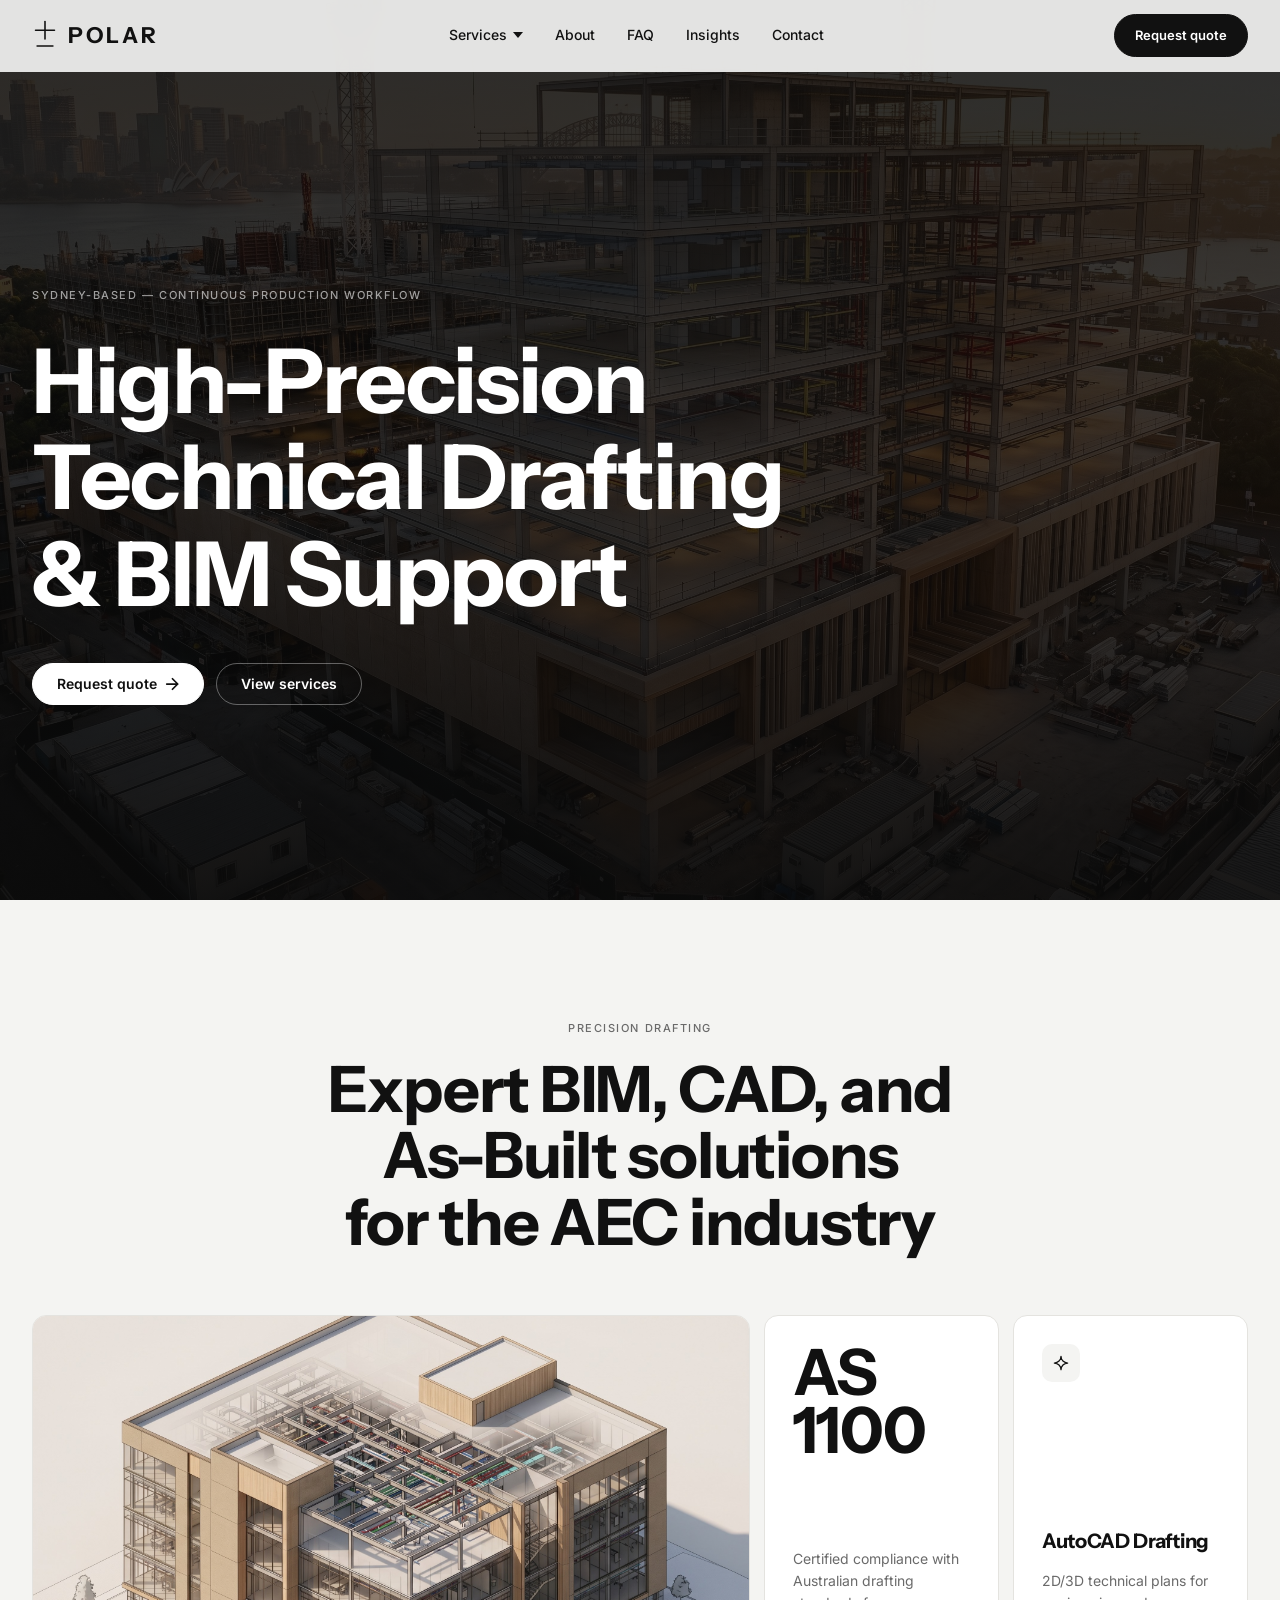
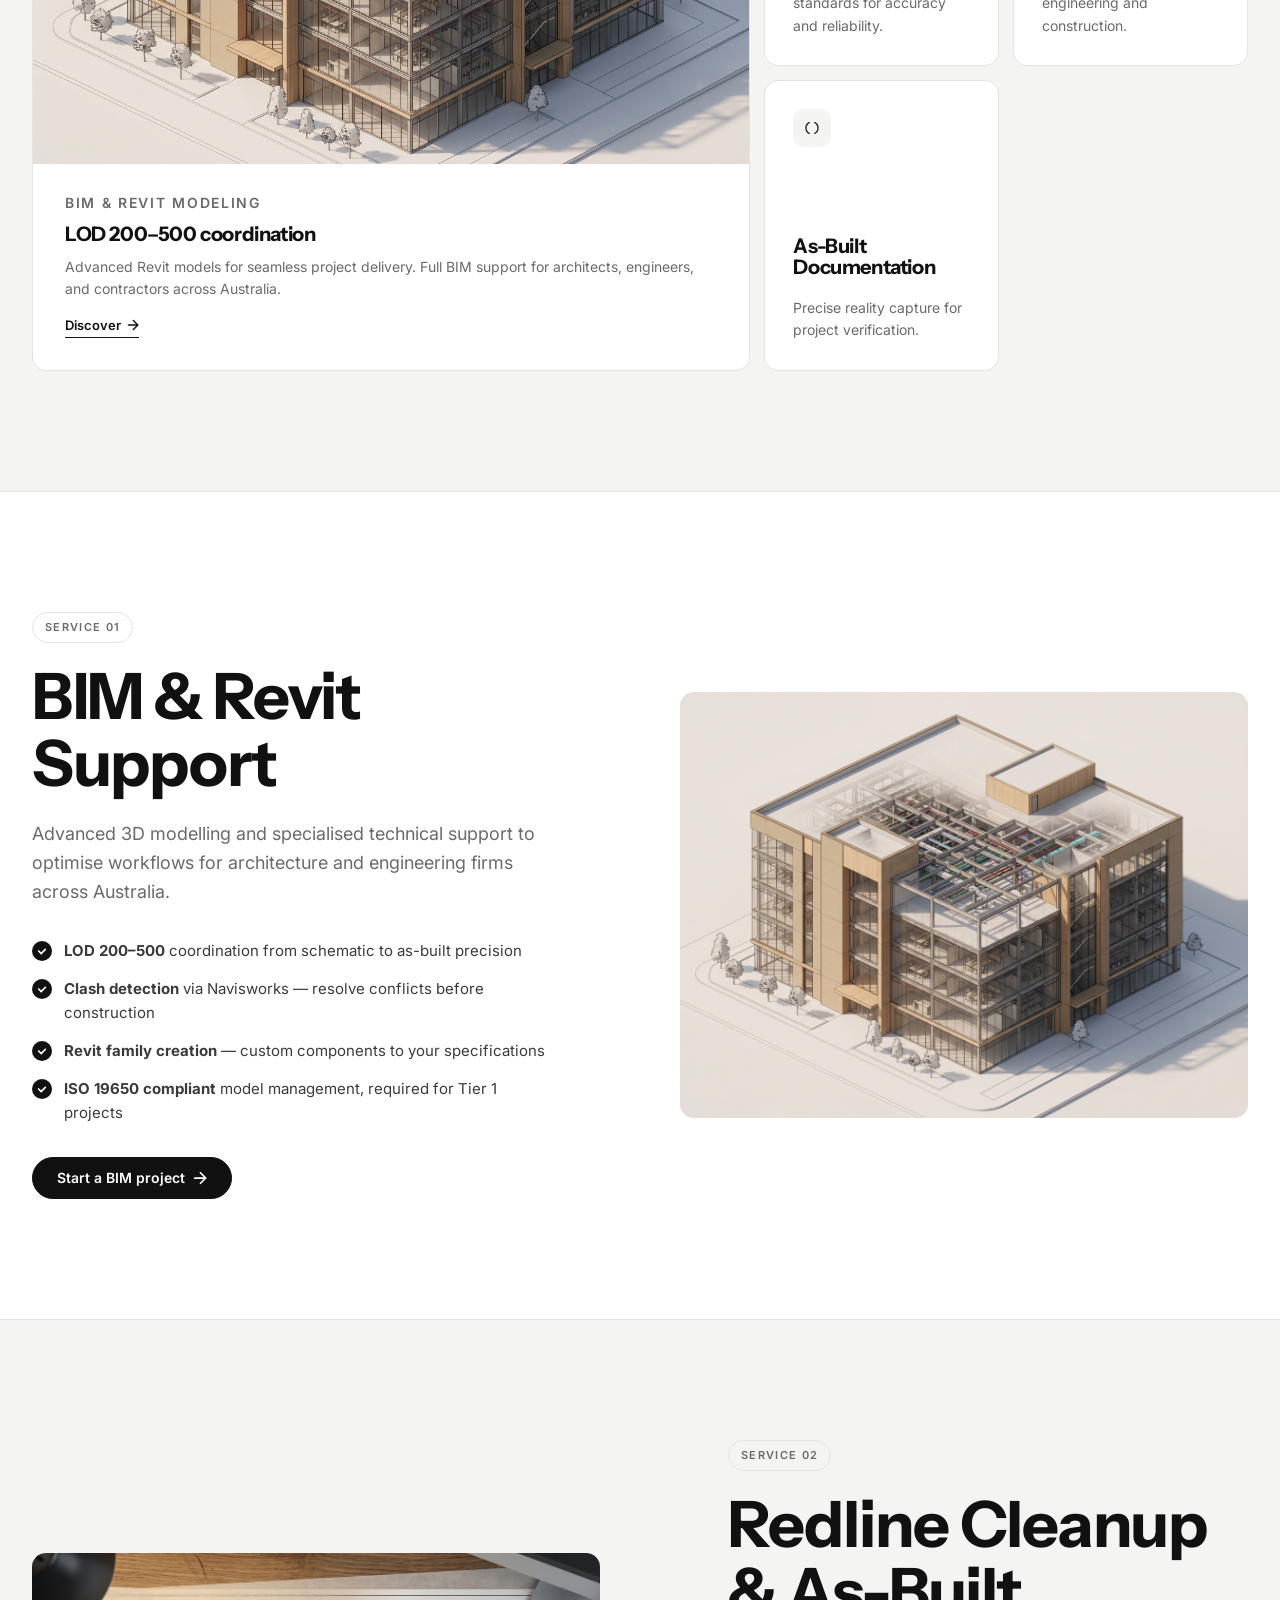
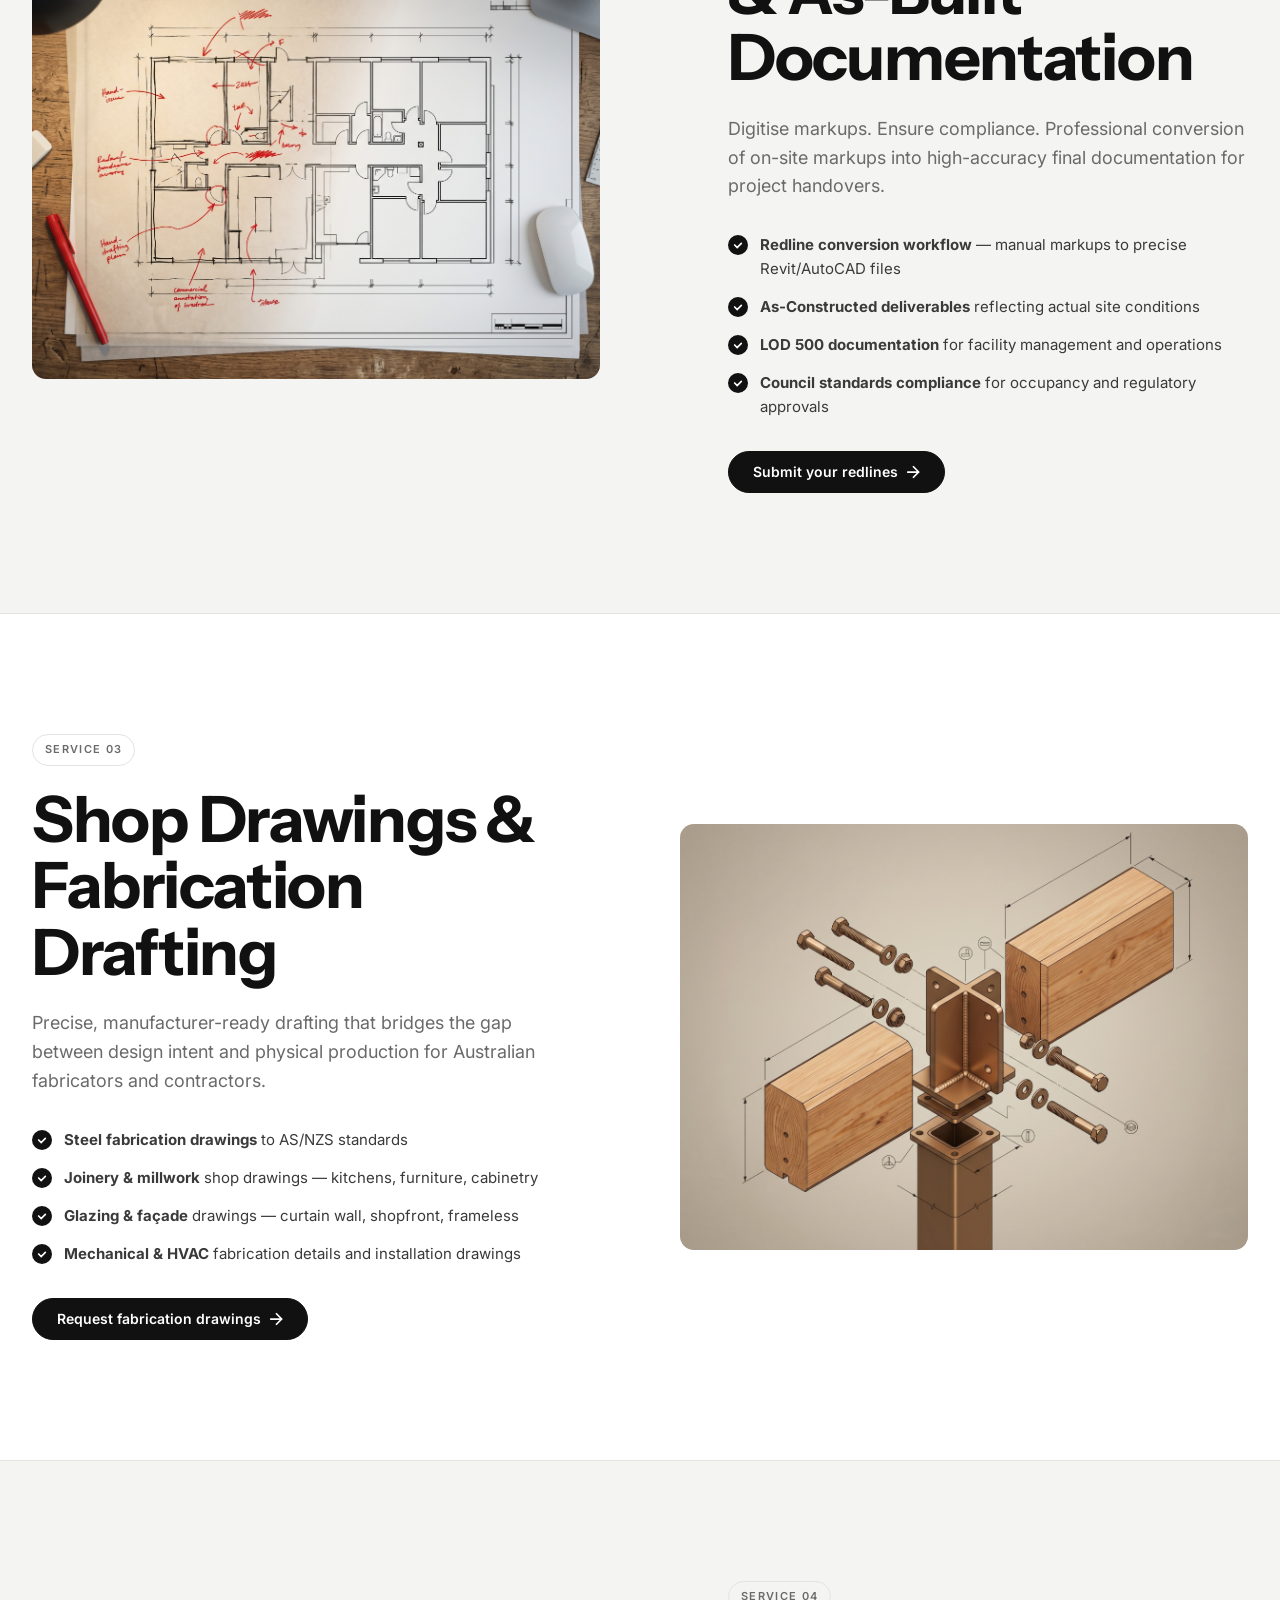
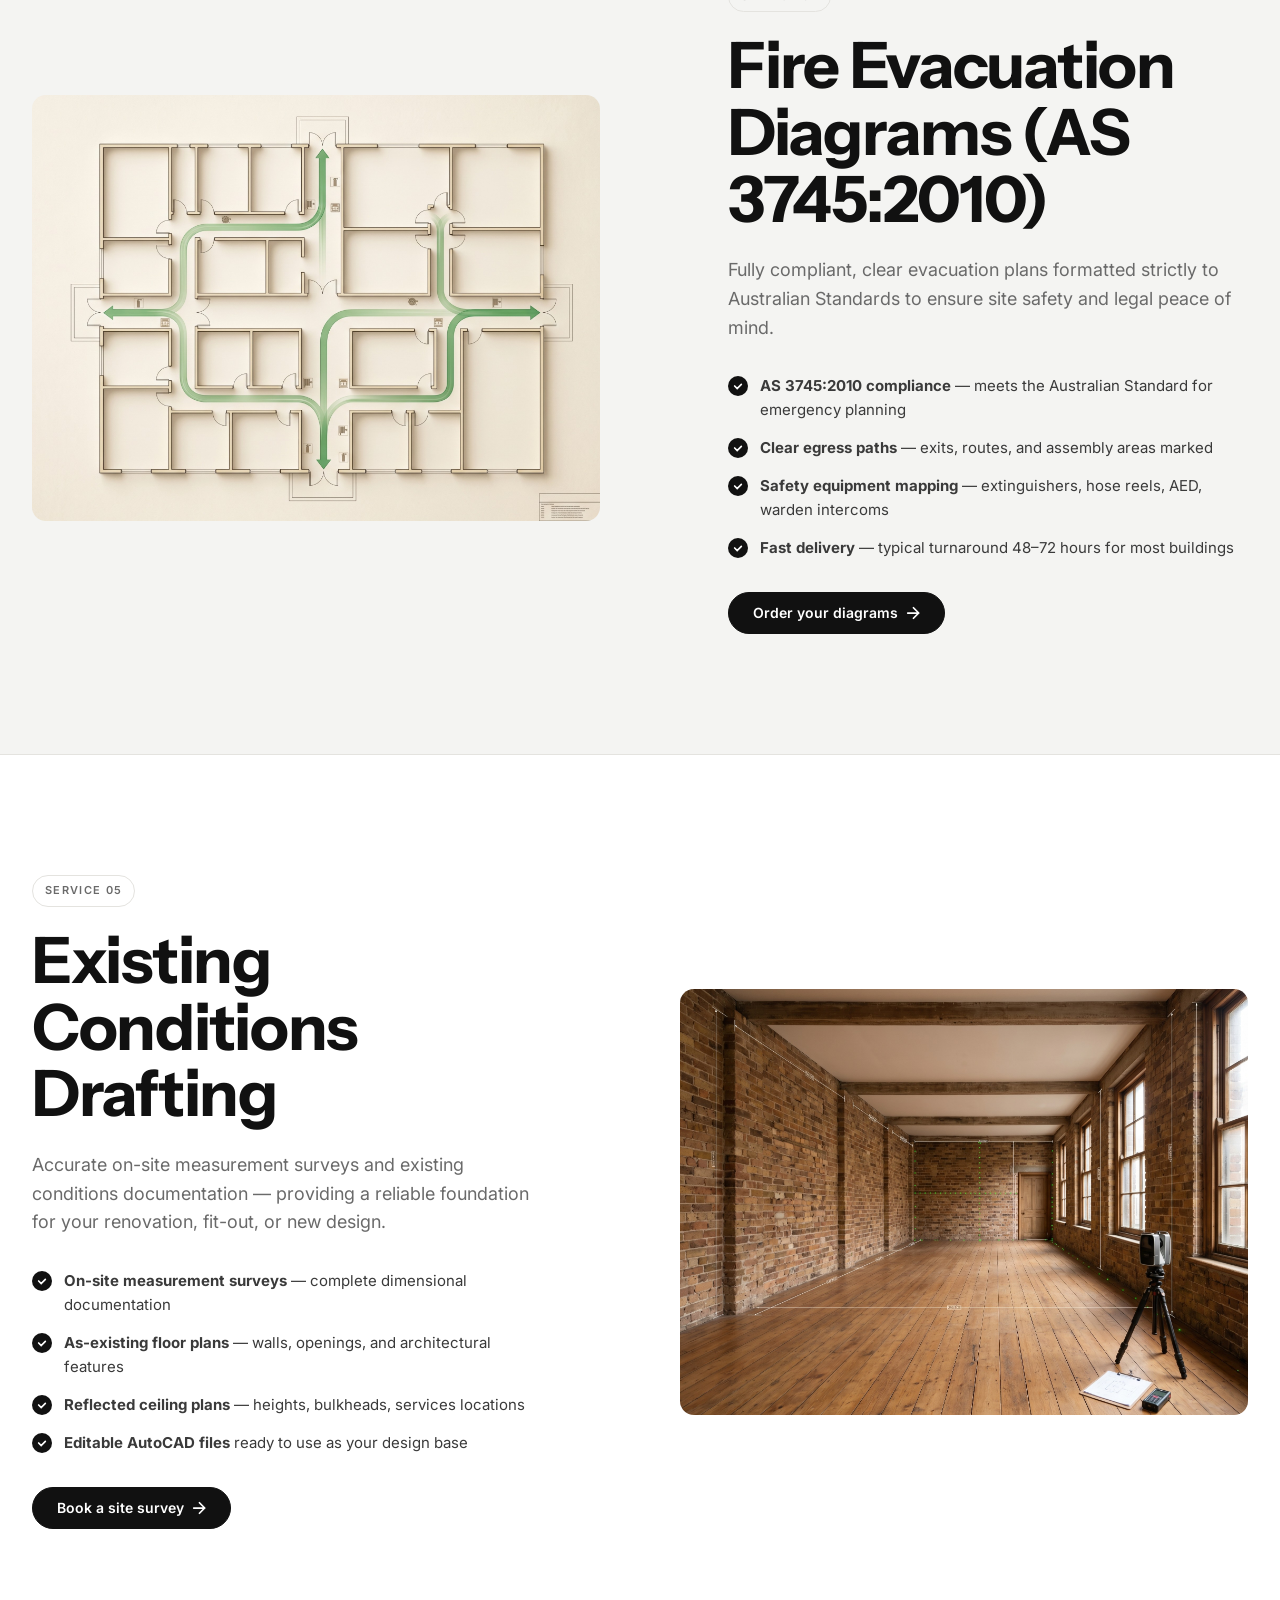
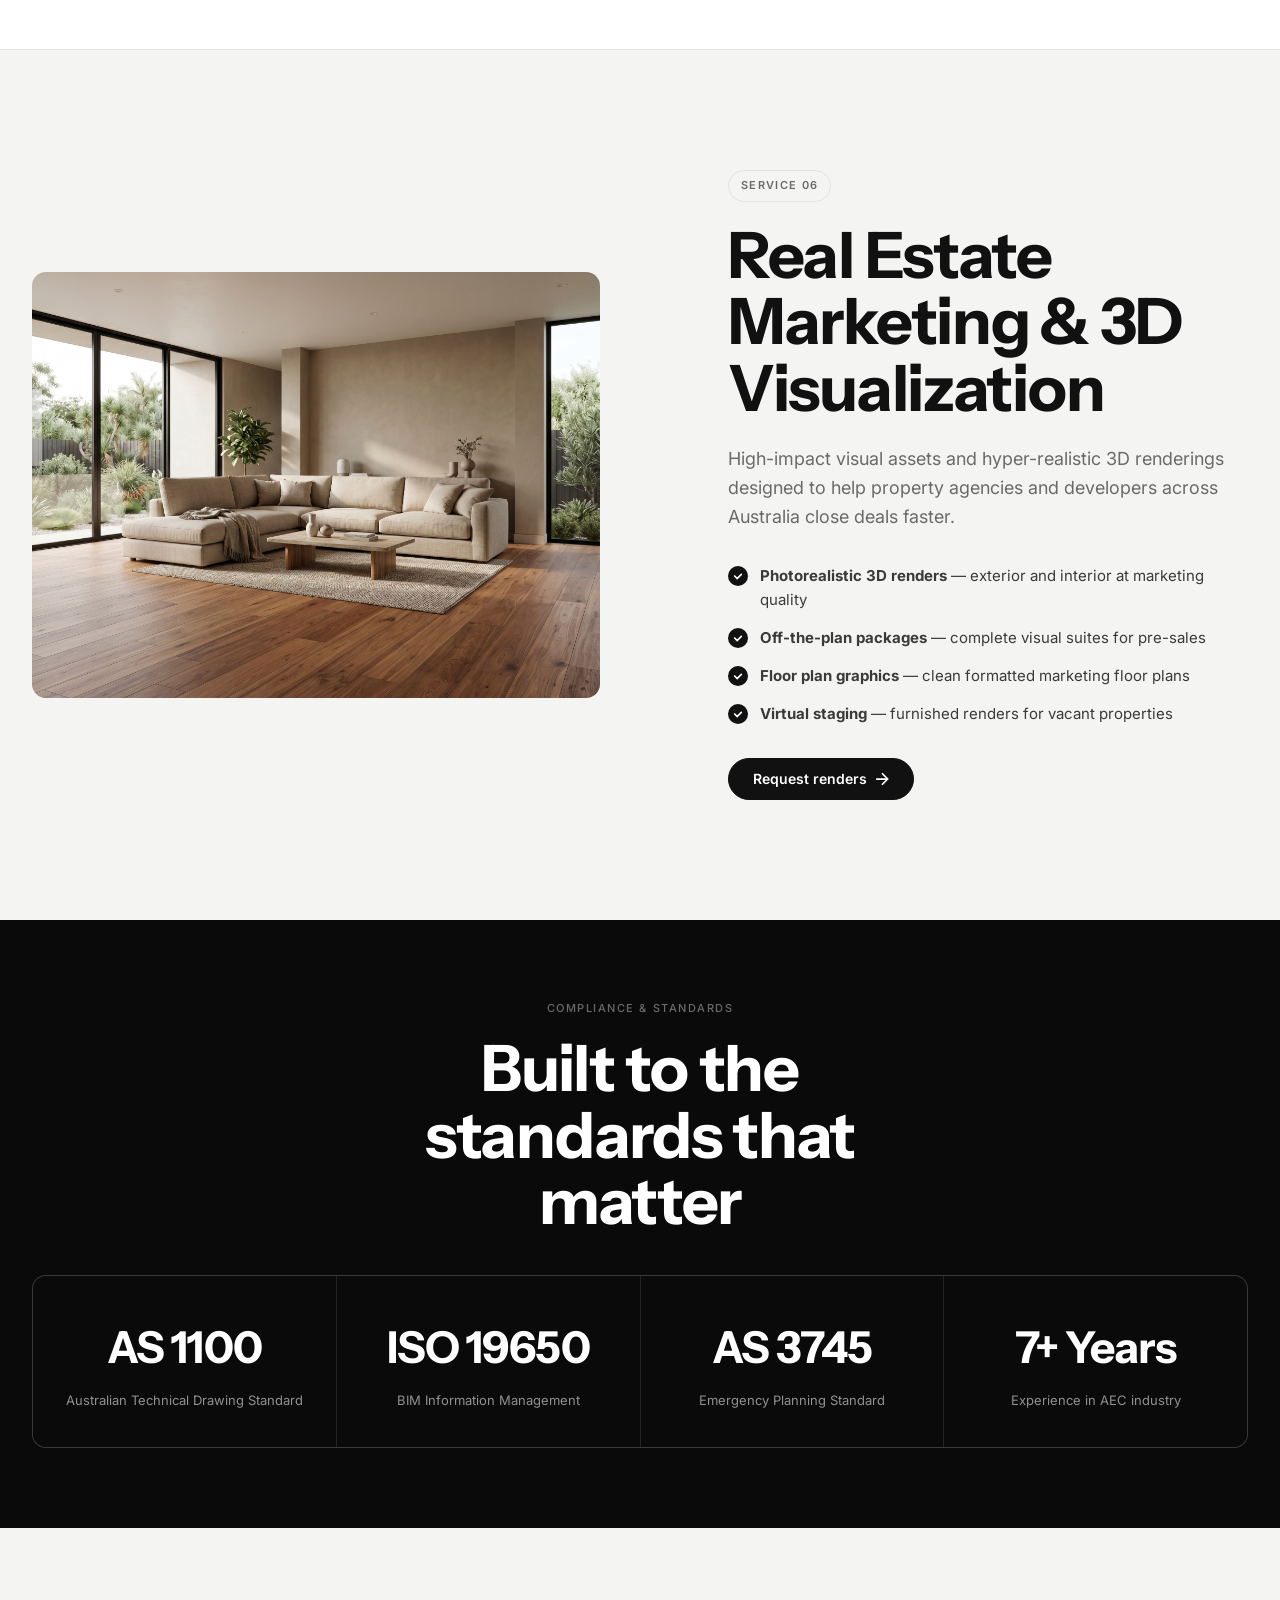
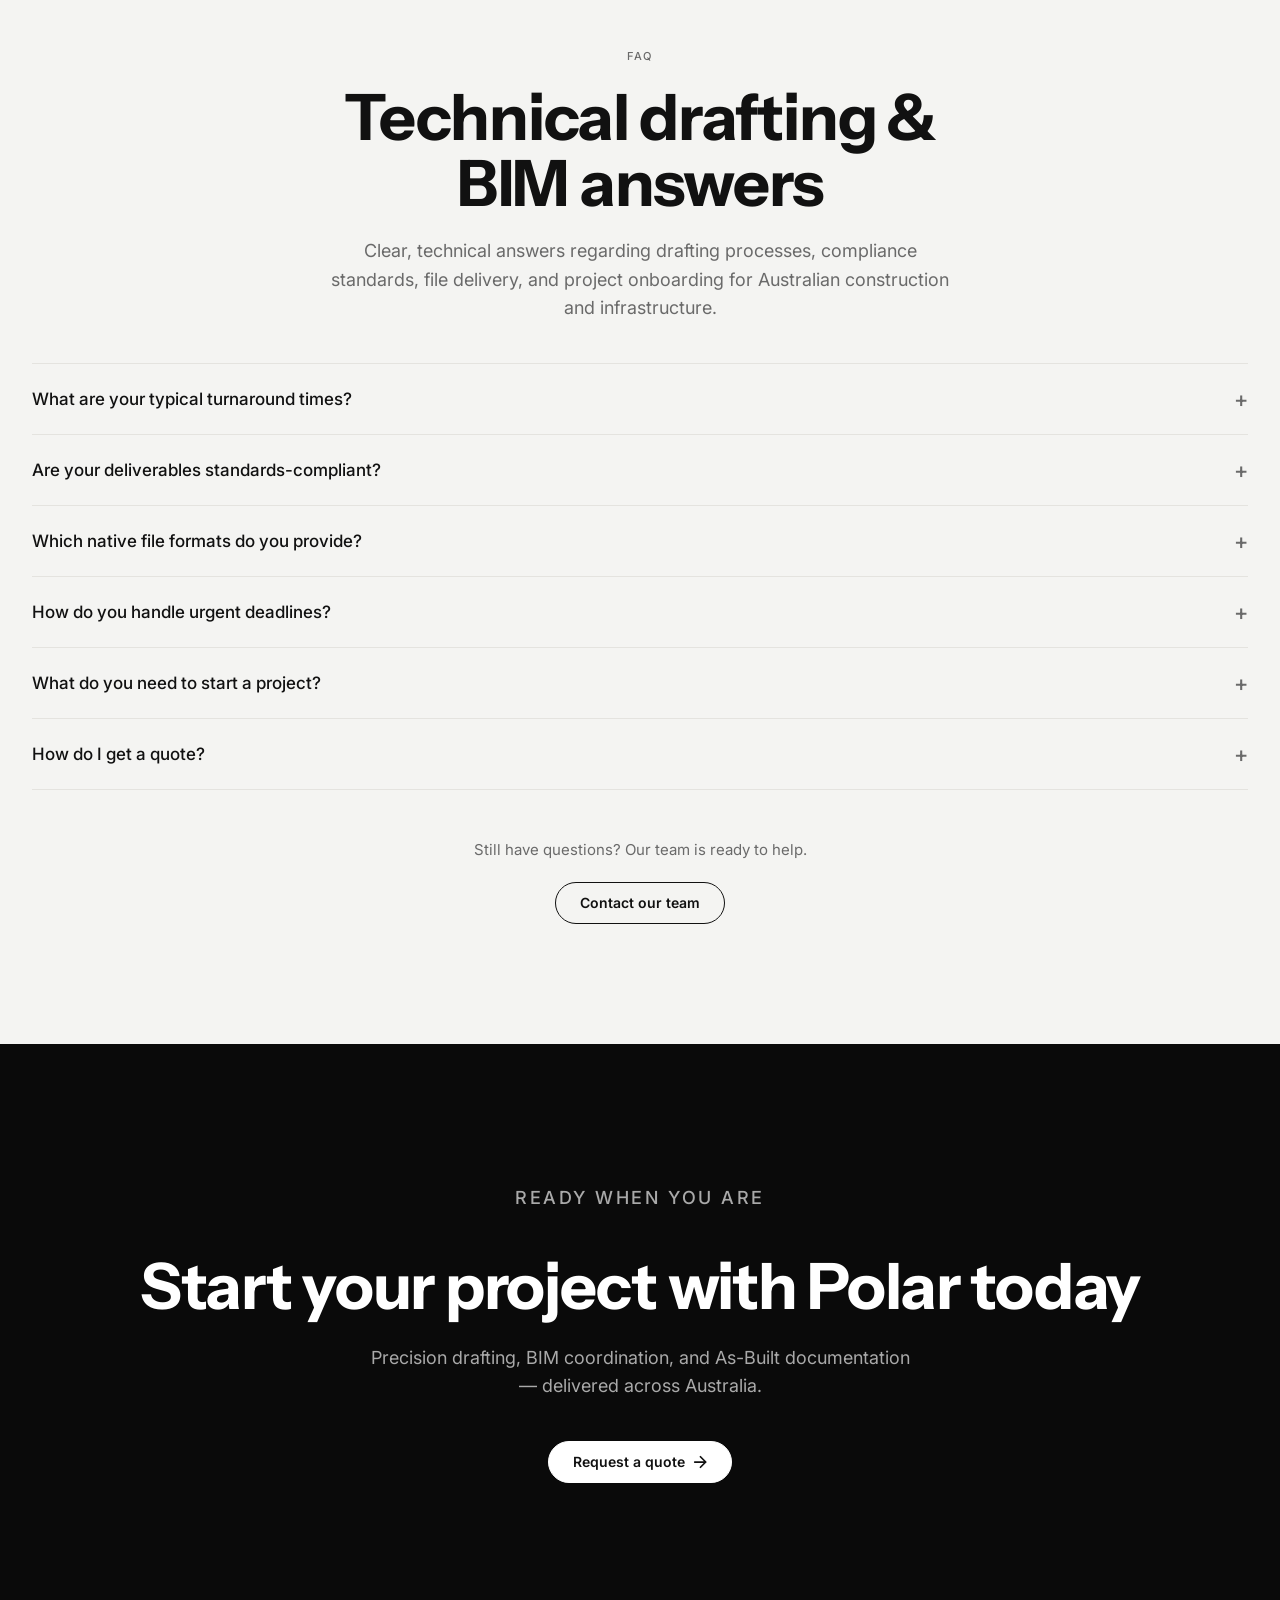
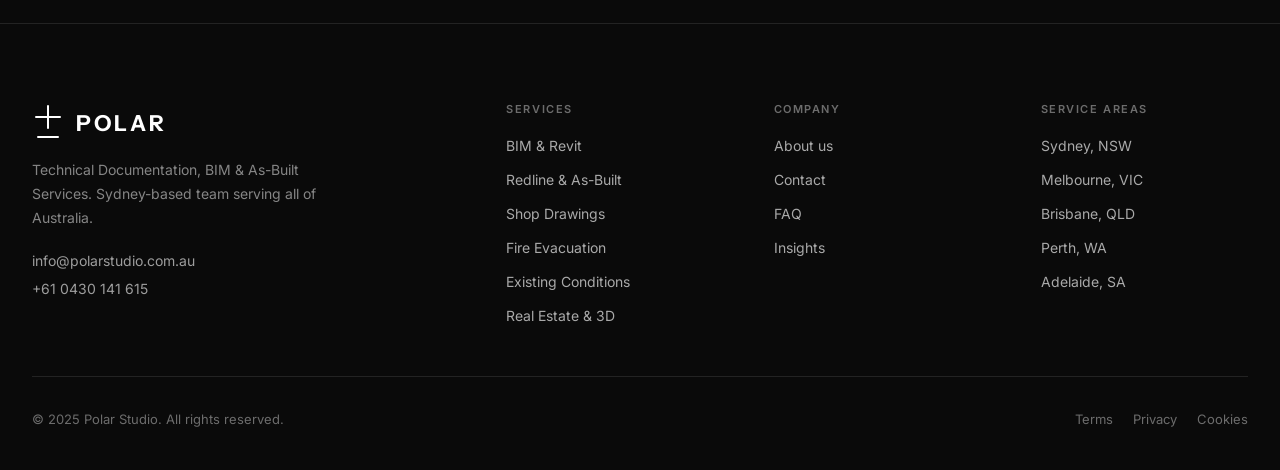
==== commit f42b17d7: "Add files via upload" ====
--- a/index.html
+++ b/index.html
@@ -1,10 +1,11 @@
 <!DOCTYPE html>
-<html lang="en-AU">
+<html lang="en">
 <head>
 <meta charset="UTF-8"/>
 <meta name="viewport" content="width=device-width, initial-scale=1.0"/>
 <title>Polar Studio | BIM, Technical Drafting & As-Built Services Australia</title>
 <meta name="description" content="Expert BIM, technical drafting and As-Built documentation across Australia. LOD 200-500 Revit, AS 1100 compliant, ISO 19650 registered. Sydney-based team serving Melbourne, Brisbane, Perth & Adelaide."/>
+<meta name="keywords" content="BIM Australia, Revit support Sydney, technical drafting, as-built documentation, shop drawings, AS 1100, ISO 19650, LOD 500, fire evacuation diagrams, AEC drafting services"/>
 <meta property="og:title" content="Polar Studio | BIM & Technical Drafting Australia"/>
 <meta property="og:description" content="High-precision BIM, CAD, and As-Built solutions for Australia's AEC leaders."/>
 <meta property="og:type" content="website"/>
@@ -16,51 +17,6 @@
 <link rel="preconnect" href="https://fonts.gstatic.com" crossorigin/>
 <link href="https://fonts.googleapis.com/css2?family=Instrument+Sans:wght@400;500;600;700&family=Inter:wght@300;400;500;600;700&display=swap" rel="stylesheet"/>
 <link rel="stylesheet" href="polar.css"/>
-
-<!-- Google Tag Manager -->
-<script>(function(w,d,s,l,i){w[l]=w[l]||[];w[l].push({'gtm.start':
-new Date().getTime(),event:'gtm.js'});var f=d.getElementsByTagName(s)[0],
-j=d.createElement(s),dl=l!='dataLayer'?'&l='+l:'';j.async=true;j.src=
-'https://www.googletagmanager.com/gtm.js?id='+i+dl;f.parentNode.insertBefore(j,f);
-})(window,document,'script','dataLayer','GTM-XXXXXXX');</script>
-<!-- End Google Tag Manager -->
-
-<!-- Google Analytics 4 -->
-<script async src="https://www.googletagmanager.com/gtag/js?id=G-6DPJ8CY549"></script>
-<script>
-  window.dataLayer = window.dataLayer || [];
-  function gtag(){dataLayer.push(arguments);}
-  gtag('js', new Date());
-  gtag('config', 'G-6DPJ8CY549', {
-    'send_page_view': true,
-    'cookie_flags': 'SameSite=None;Secure'
-  });
-  
-  // Track form submissions
-  document.addEventListener('DOMContentLoaded', function() {
-    const forms = document.querySelectorAll('form');
-    forms.forEach(form => {
-      form.addEventListener('submit', function(e) {
-        gtag('event', 'form_submission', {
-          'event_category': 'Contact',
-          'event_label': 'Quote Request Form'
-        });
-      });
-    });
-  });
-  
-  // Track CTA button clicks
-  document.addEventListener('click', function(e) {
-    if (e.target.closest('.btn-arrow') || e.target.closest('.nav-cta')) {
-      const buttonText = e.target.textContent || e.target.closest('a').textContent;
-      gtag('event', 'cta_click', {
-        'event_category': 'Engagement',
-        'event_label': buttonText.trim()
-      });
-    }
-  });
-</script>
-
 <script type="application/ld+json">
 {
   "@context": "https://schema.org",
@@ -78,7 +34,7 @@
   "contactPoint": {
     "@type": "ContactPoint",
     "telephone": "+61-430-141-615",
-    "email": "polar.estudio.arquitectura@gmail.com",
+    "email": "info@polarstudio.com.au",
     "contactType": "customer service",
     "areaServed": "AU",
     "availableLanguage": ["English"]
@@ -91,105 +47,18 @@
     {"@type": "City", "name": "Adelaide"}
   ],
   "foundingDate": "2017",
-  "hasOfferCatalog": {
-    "@type": "OfferCatalog",
-    "name": "Technical Drafting & BIM Services",
-    "itemListElement": [
-      {
-        "@type": "Offer",
-        "itemOffered": {
-          "@type": "Service",
-          "name": "BIM & Revit Support",
-          "description": "Full-spectrum BIM coordination from LOD 200 to LOD 500. ISO 19650 certified workflows with NATSPEC-aligned information delivery. Supports federated models across Autodesk Construction Cloud, Aconex, and client-specified Common Data Environments.",
-          "provider": {
-            "@type": "Organization",
-            "name": "Polar Studio"
-          },
-          "areaServed": "AU",
-          "category": "BIM Coordination"
-        }
-      },
-      {
-        "@type": "Offer",
-        "itemOffered": {
-          "@type": "Service",
-          "name": "Redline Cleanup & As-Built Documentation",
-          "description": "Convert marked-up PDFs and field sketches into AS 1100 compliant CAD drawings. Full As-Built packages meeting ISO 19650-3 requirements for transition to facility management. Includes native Revit and AutoCAD deliverables.",
-          "provider": {
-            "@type": "Organization",
-            "name": "Polar Studio"
-          },
-          "areaServed": "AU",
-          "category": "As-Built Documentation"
-        }
-      },
-      {
-        "@type": "Offer",
-        "itemOffered": {
-          "@type": "Service",
-          "name": "Shop Drawings & Fabrication Drafting",
-          "description": "Workshop-ready fabrication drawings produced to AS 1100.501 structural engineering standards. Includes connection details, weld schedules per AS/NZS 1554, and material callouts. Coordinated with design intent and site constraints.",
-          "provider": {
-            "@type": "Organization",
-            "name": "Polar Studio"
-          },
-          "areaServed": "AU",
-          "category": "Shop Drawings"
-        }
-      },
-      {
-        "@type": "Offer",
-        "itemOffered": {
-          "@type": "Service",
-          "name": "Fire Evacuation Diagrams",
-          "description": "AS 3745:2010 compliant evacuation diagrams for commercial and industrial facilities. Includes emergency exits, equipment locations, assembly areas, and refuge points. Meets WorkSafe and WHS regulatory requirements across all Australian states.",
-          "provider": {
-            "@type": "Organization",
-            "name": "Polar Studio"
-          },
-          "areaServed": "AU",
-          "category": "Fire Safety Documentation"
-        }
-      },
-      {
-        "@type": "Offer",
-        "itemOffered": {
-          "@type": "Service",
-          "name": "Existing Conditions Drafting",
-          "description": "Measured surveys and existing building documentation to AS 1100.401 engineering survey standards. Produces coordinated floor plans, sections, and elevations referenced to Australian Height Datum (AHD). Supports NCC Volume Two compliance pathways.",
-          "provider": {
-            "@type": "Organization",
-            "name": "Polar Studio"
-          },
-          "areaServed": "AU",
-          "category": "Measured Surveys"
-        }
-      },
-      {
-        "@type": "Offer",
-        "itemOffered": {
-          "@type": "Service",
-          "name": "Real Estate Marketing & 3D Visualization",
-          "description": "High-quality 3D renders, virtual tours, and marketing floor plans for property sales and leasing. Photorealistic visualization for residential, commercial, and mixed-use developments across Australia.",
-          "provider": {
-            "@type": "Organization",
-            "name": "Polar Studio"
-          },
-          "areaServed": "AU",
-          "category": "3D Visualization"
-        }
-      }
-    ]
-  }
+  "makesOffer": [
+    {"@type": "Offer", "itemOffered": {"@type": "Service", "name": "BIM & Revit Support"}},
+    {"@type": "Offer", "itemOffered": {"@type": "Service", "name": "Redline Cleanup & As-Built Documentation"}},
+    {"@type": "Offer", "itemOffered": {"@type": "Service", "name": "Shop Drawings & Fabrication Drafting"}},
+    {"@type": "Offer", "itemOffered": {"@type": "Service", "name": "Fire Evacuation Diagrams AS 3745"}},
+    {"@type": "Offer", "itemOffered": {"@type": "Service", "name": "Existing Conditions Drafting"}},
+    {"@type": "Offer", "itemOffered": {"@type": "Service", "name": "Real Estate Marketing & 3D Visualization"}}
+  ]
 }
 </script>
 </head>
 <body>
-
-<!-- Google Tag Manager (noscript) -->
-<noscript><iframe src="https://www.googletagmanager.com/ns.html?id=GTM-XXXXXXX"
-height="0" width="0" style="display:none;visibility:hidden"></iframe></noscript>
-<!-- End Google Tag Manager (noscript) -->
 
 <!-- ═══ NAV ═══ -->
 <nav class="nav" id="mainNav">
@@ -277,7 +146,7 @@
       <h2 class="h2">Expert BIM, CAD, and As-Built solutions<br/>for the AEC industry</h2>
     </div>
     <div class="precision-grid">
-      <div class="p-card p-card-big reveal">
+      <div class="p-card p-card-big">
         <img class="p-card-big-img" src="assets/images/services/bim-revit-precision.jpg" alt="BIM Revit modeling roofing plans" loading="lazy"/>
         <div class="p-card-big-body">
           <p class="p-card-eyebrow">BIM &amp; Revit Modeling</p>
@@ -288,18 +157,18 @@
           </a>
         </div>
       </div>
-      <div class="p-card reveal">
+      <div class="p-card">
         <div class="p-num">AS<br/>1100</div>
         <p style="margin-top:16px;">Certified compliance with Australian drafting standards for accuracy and reliability.</p>
       </div>
-      <div class="p-card reveal">
+      <div class="p-card">
         <div class="p-icon">
           <svg viewBox="0 0 24 24" fill="none"><path d="M4 12C8.4 12 12 8.4 12 4c0 4.4 3.6 8 8 8-4.4 0-8 3.6-8 8 0-4.4-3.6-8-8-8z" stroke="currentColor" stroke-width="1.5" stroke-linejoin="round"/></svg>
         </div>
         <h3 class="h4" style="margin-top:16px;">AutoCAD Drafting</h3>
         <p style="margin-top:8px;">2D/3D technical plans for engineering and construction.</p>
       </div>
-      <div class="p-card reveal">
+      <div class="p-card">
         <div class="p-icon">
           <svg viewBox="0 0 24 24" fill="none"><path d="M9.25 18.7C6.6 17.6 4.75 15 4.75 12c0-3 1.85-5.6 4.5-6.7M14.75 5.3c2.6 1.1 4.5 3.7 4.5 6.7 0 3-1.9 5.6-4.5 6.7" stroke="currentColor" stroke-width="1.5" stroke-linejoin="round"/></svg>
         </div>
@@ -320,7 +189,7 @@
       <div class="service-text">
         <span class="service-tag">Service 01</span>
         <h2 class="h2">BIM &amp; Revit Support</h2>
-        <p class="lead">Advanced 3D modelling and specialised technical support to optimise workflows for architecture and engineering firms across Australia. All models produced under <strong>ISO 19650</strong> protocols with NATSPEC-aligned information delivery, supporting seamless integration into federated Common Data Environments (CDE) for multi-disciplinary coordination.</p>
+        <p class="lead">Advanced 3D modelling and specialised technical support to optimise workflows for architecture and engineering firms across Australia.</p>
         <ul class="service-features">
           <li><span class="check"><svg viewBox="0 0 12 12"><path d="M2 6l3 3 5-5" stroke="currentColor" stroke-width="2" stroke-linecap="round" fill="none"/></svg></span> <span><strong>LOD 200–500</strong> coordination from schematic to as-built precision</span></li>
           <li><span class="check"><svg viewBox="0 0 12 12"><path d="M2 6l3 3 5-5" stroke="currentColor" stroke-width="2" stroke-linecap="round" fill="none"/></svg></span> <span><strong>Clash detection</strong> via Navisworks — resolve conflicts before construction</span></li>
@@ -343,7 +212,7 @@
       <div class="service-text">
         <span class="service-tag">Service 02</span>
         <h2 class="h2">Redline Cleanup &amp; As-Built Documentation</h2>
-        <p class="lead">Digitise markups. Ensure compliance. Professional conversion of on-site markups into high-accuracy final documentation for project handovers. All deliverables produced to <strong>AS 1100</strong> drafting standards with <strong>ISO 19650-3</strong> asset information requirements for seamless transition to facility management systems.</p>
+        <p class="lead">Digitise markups. Ensure compliance. Professional conversion of on-site markups into high-accuracy final documentation for project handovers.</p>
         <ul class="service-features">
           <li><span class="check"><svg viewBox="0 0 12 12"><path d="M2 6l3 3 5-5" stroke="currentColor" stroke-width="2" stroke-linecap="round" fill="none"/></svg></span> <span><strong>Redline conversion workflow</strong> — manual markups to precise Revit/AutoCAD files</span></li>
           <li><span class="check"><svg viewBox="0 0 12 12"><path d="M2 6l3 3 5-5" stroke="currentColor" stroke-width="2" stroke-linecap="round" fill="none"/></svg></span> <span><strong>As-Constructed deliverables</strong> reflecting actual site conditions</span></li>
@@ -366,7 +235,7 @@
       <div class="service-text">
         <span class="service-tag">Service 03</span>
         <h2 class="h2">Shop Drawings &amp; Fabrication Drafting</h2>
-        <p class="lead">Precise, manufacturer-ready drafting that bridges the gap between design intent and physical production for Australian fabricators and contractors. Structural steel drawings produced to <strong>AS 1100.501</strong> standards with welding schedules per <strong>AS/NZS 1554</strong>, coordinated with design loads and site constraints.</p>
+        <p class="lead">Precise, manufacturer-ready drafting that bridges the gap between design intent and physical production for Australian fabricators and contractors.</p>
         <ul class="service-features">
           <li><span class="check"><svg viewBox="0 0 12 12"><path d="M2 6l3 3 5-5" stroke="currentColor" stroke-width="2" stroke-linecap="round" fill="none"/></svg></span> <span><strong>Steel fabrication drawings</strong> to AS/NZS standards</span></li>
           <li><span class="check"><svg viewBox="0 0 12 12"><path d="M2 6l3 3 5-5" stroke="currentColor" stroke-width="2" stroke-linecap="round" fill="none"/></svg></span> <span><strong>Joinery &amp; millwork</strong> shop drawings — kitchens, furniture, cabinetry</span></li>
@@ -389,7 +258,7 @@
       <div class="service-text">
         <span class="service-tag">Service 04</span>
         <h2 class="h2">Fire Evacuation Diagrams (AS 3745:2010)</h2>
-        <p class="lead">Fully compliant, clear evacuation plans formatted strictly to Australian Standards to ensure site safety and legal peace of mind. Meets <strong>AS 3745:2010</strong> requirements and <strong>BCA Section E</strong> egress provisions, satisfying WorkSafe and WHS regulatory inspections across all Australian states.</p>
+        <p class="lead">Fully compliant, clear evacuation plans formatted strictly to Australian Standards to ensure site safety and legal peace of mind.</p>
         <ul class="service-features">
           <li><span class="check"><svg viewBox="0 0 12 12"><path d="M2 6l3 3 5-5" stroke="currentColor" stroke-width="2" stroke-linecap="round" fill="none"/></svg></span> <span><strong>AS 3745:2010 compliance</strong> — meets the Australian Standard for emergency planning</span></li>
           <li><span class="check"><svg viewBox="0 0 12 12"><path d="M2 6l3 3 5-5" stroke="currentColor" stroke-width="2" stroke-linecap="round" fill="none"/></svg></span> <span><strong>Clear egress paths</strong> — exits, routes, and assembly areas marked</span></li>
@@ -412,7 +281,7 @@
       <div class="service-text">
         <span class="service-tag">Service 05</span>
         <h2 class="h2">Existing Conditions Drafting</h2>
-        <p class="lead">Accurate on-site measurement surveys and existing conditions documentation — providing a reliable foundation for your renovation, fit-out, or new design. Produced to <strong>AS 1100.401</strong> engineering survey standards with level references to Australian Height Datum (AHD), supporting <strong>NCC Volume Two</strong> compliance pathways for existing building alterations.</p>
+        <p class="lead">Accurate on-site measurement surveys and existing conditions documentation — providing a reliable foundation for your renovation, fit-out, or new design.</p>
         <ul class="service-features">
           <li><span class="check"><svg viewBox="0 0 12 12"><path d="M2 6l3 3 5-5" stroke="currentColor" stroke-width="2" stroke-linecap="round" fill="none"/></svg></span> <span><strong>On-site measurement surveys</strong> — complete dimensional documentation</span></li>
           <li><span class="check"><svg viewBox="0 0 12 12"><path d="M2 6l3 3 5-5" stroke="currentColor" stroke-width="2" stroke-linecap="round" fill="none"/></svg></span> <span><strong>As-existing floor plans</strong> — walls, openings, and architectural features</span></li>
@@ -435,7 +304,7 @@
       <div class="service-text">
         <span class="service-tag">Service 06</span>
         <h2 class="h2">Real Estate Marketing &amp; 3D Visualization</h2>
-        <p class="lead">High-impact visual assets and hyper-realistic 3D renderings designed to help property agencies and developers across Australia close deals faster. All marketing floor plans coordinated with accurate dimensional data, ensuring advertised layouts match as-built reality and comply with consumer protection standards.</p>
+        <p class="lead">High-impact visual assets and hyper-realistic 3D renderings designed to help property agencies and developers across Australia close deals faster.</p>
         <ul class="service-features">
           <li><span class="check"><svg viewBox="0 0 12 12"><path d="M2 6l3 3 5-5" stroke="currentColor" stroke-width="2" stroke-linecap="round" fill="none"/></svg></span> <span><strong>Photorealistic 3D renders</strong> — exterior and interior at marketing quality</span></li>
           <li><span class="check"><svg viewBox="0 0 12 12"><path d="M2 6l3 3 5-5" stroke="currentColor" stroke-width="2" stroke-linecap="round" fill="none"/></svg></span> <span><strong>Off-the-plan packages</strong> — complete visual suites for pre-sales</span></li>
@@ -545,7 +414,7 @@
         </a>
         <p class="footer-desc">Technical Documentation, BIM &amp; As-Built Services. Sydney-based team serving all of Australia.</p>
         <div class="footer-contact">
-          <a href="mailto:polar.estudio.arquitectura@gmail.com">polar.estudio.arquitectura@gmail.com</a>
+          <a href="mailto:info@polarstudio.com.au">info@polarstudio.com.au</a>
           <a href="tel:+610430141615">+61 0430 141 615</a>
         </div>
       </div>
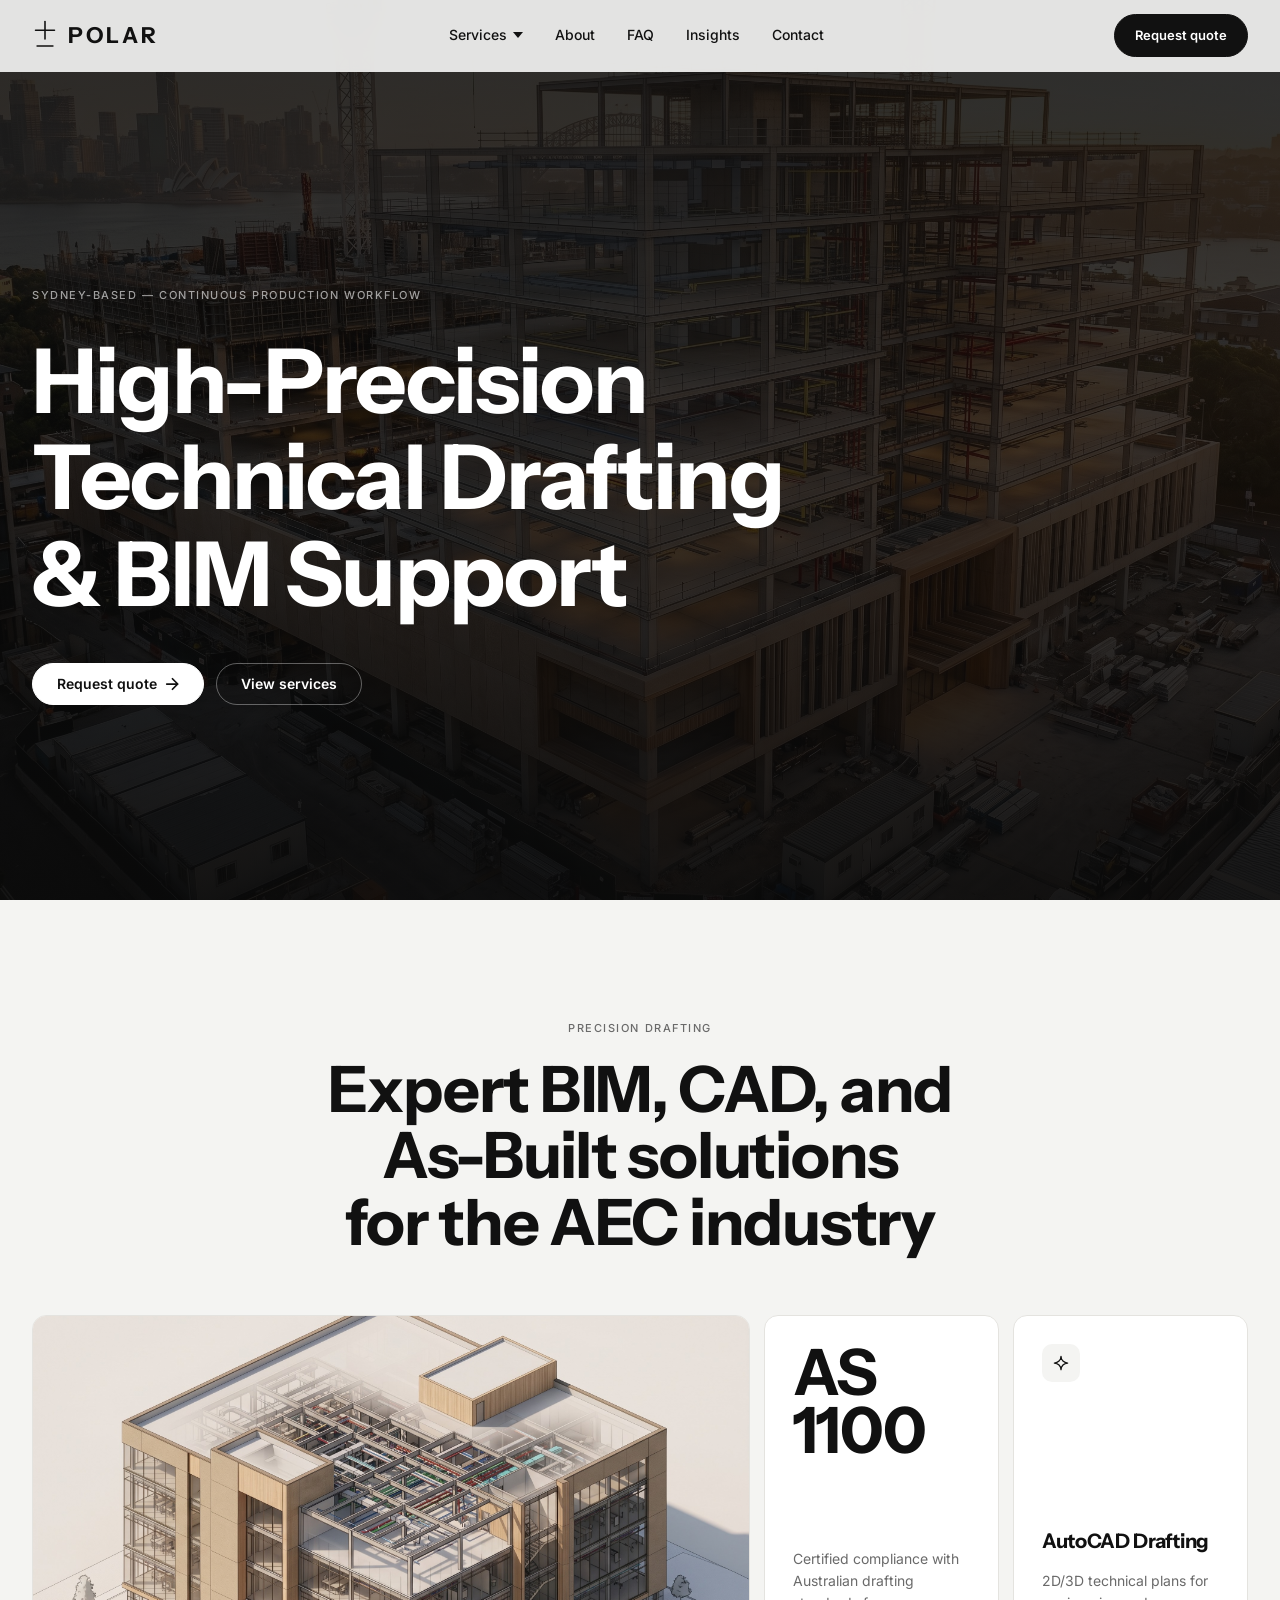
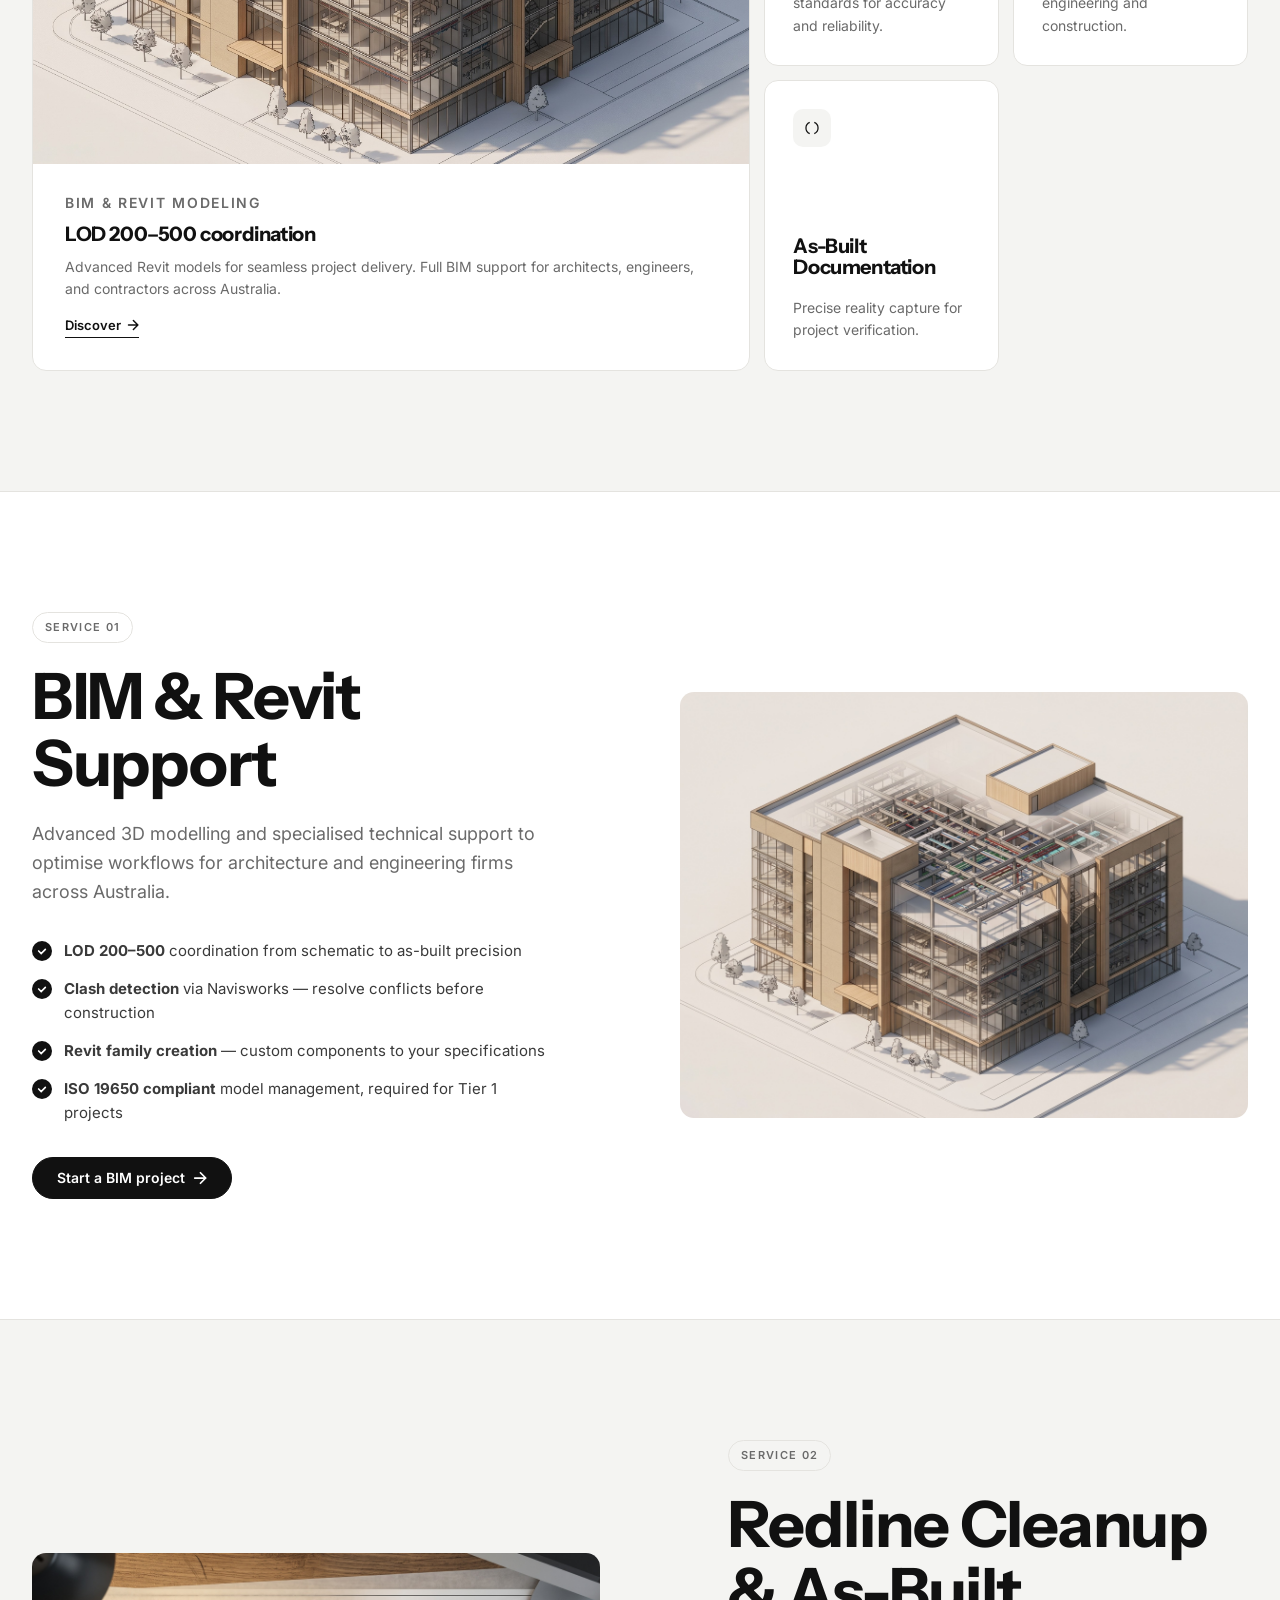
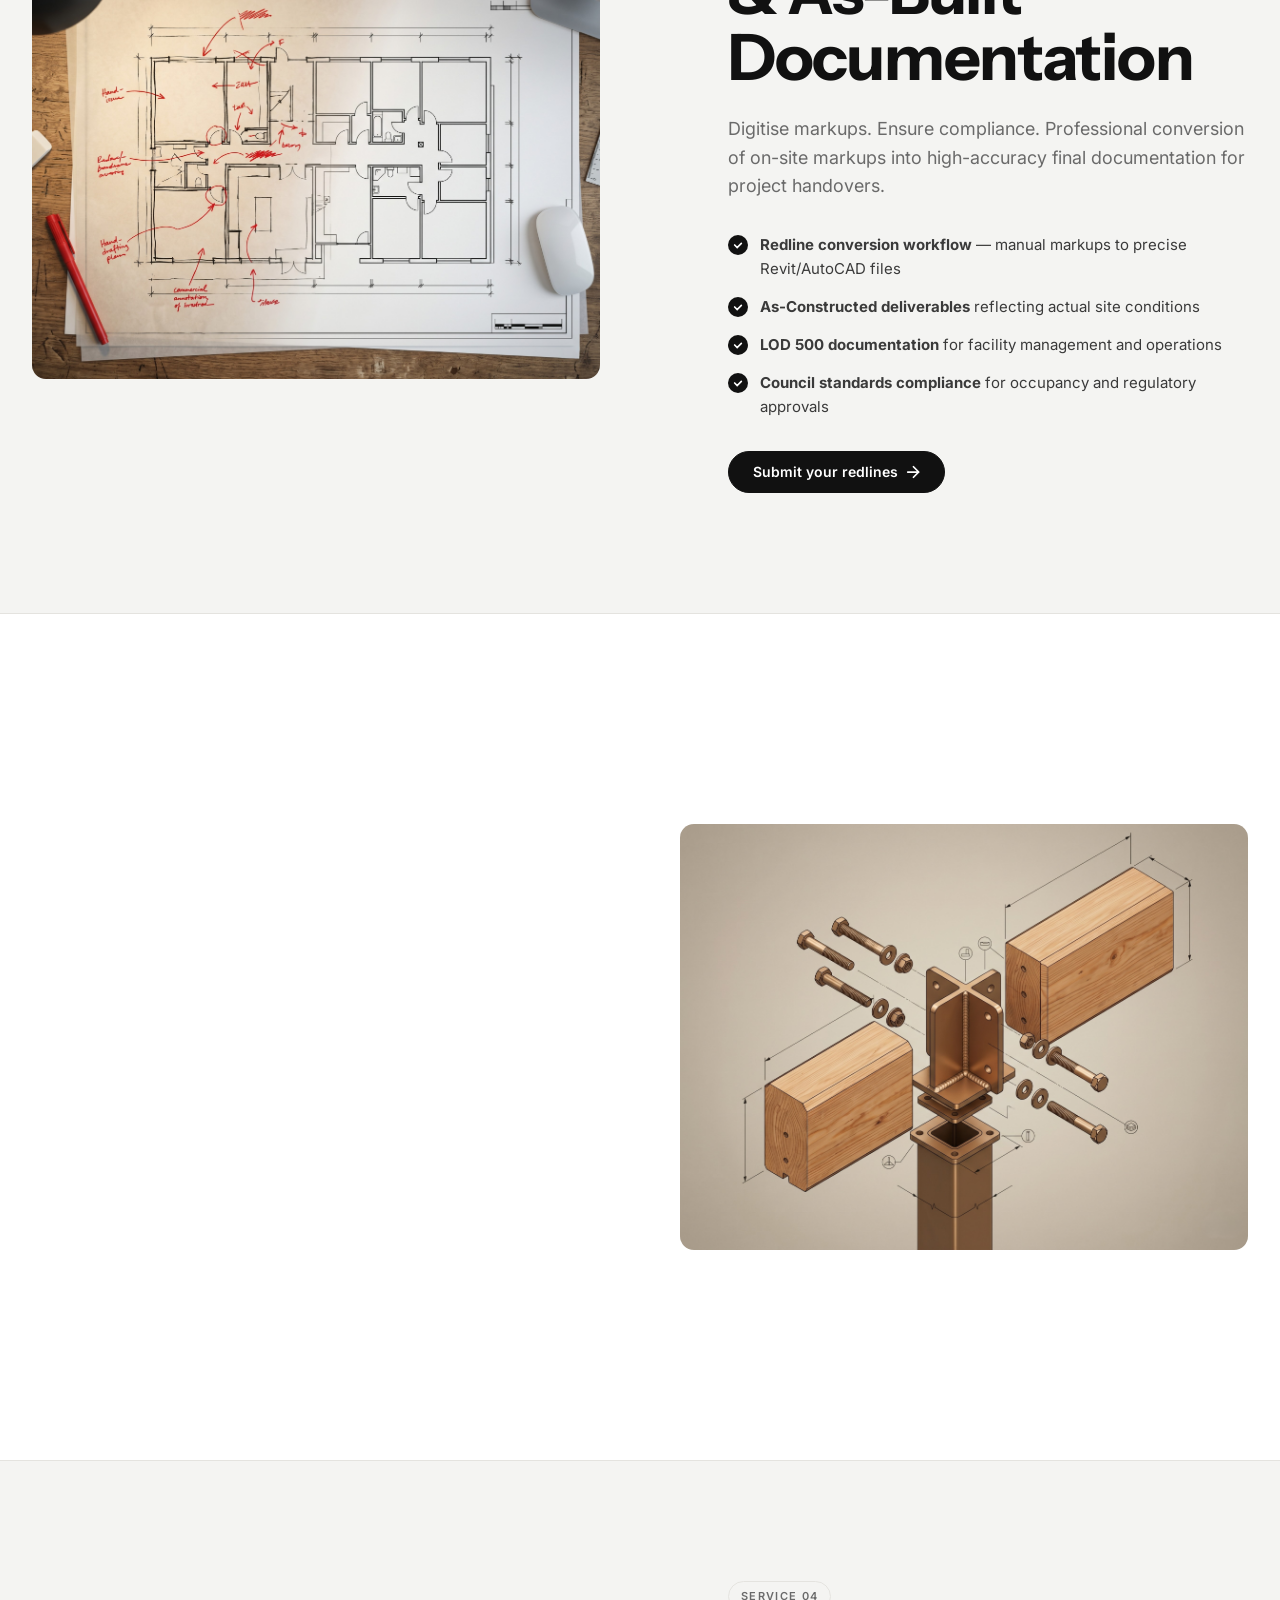
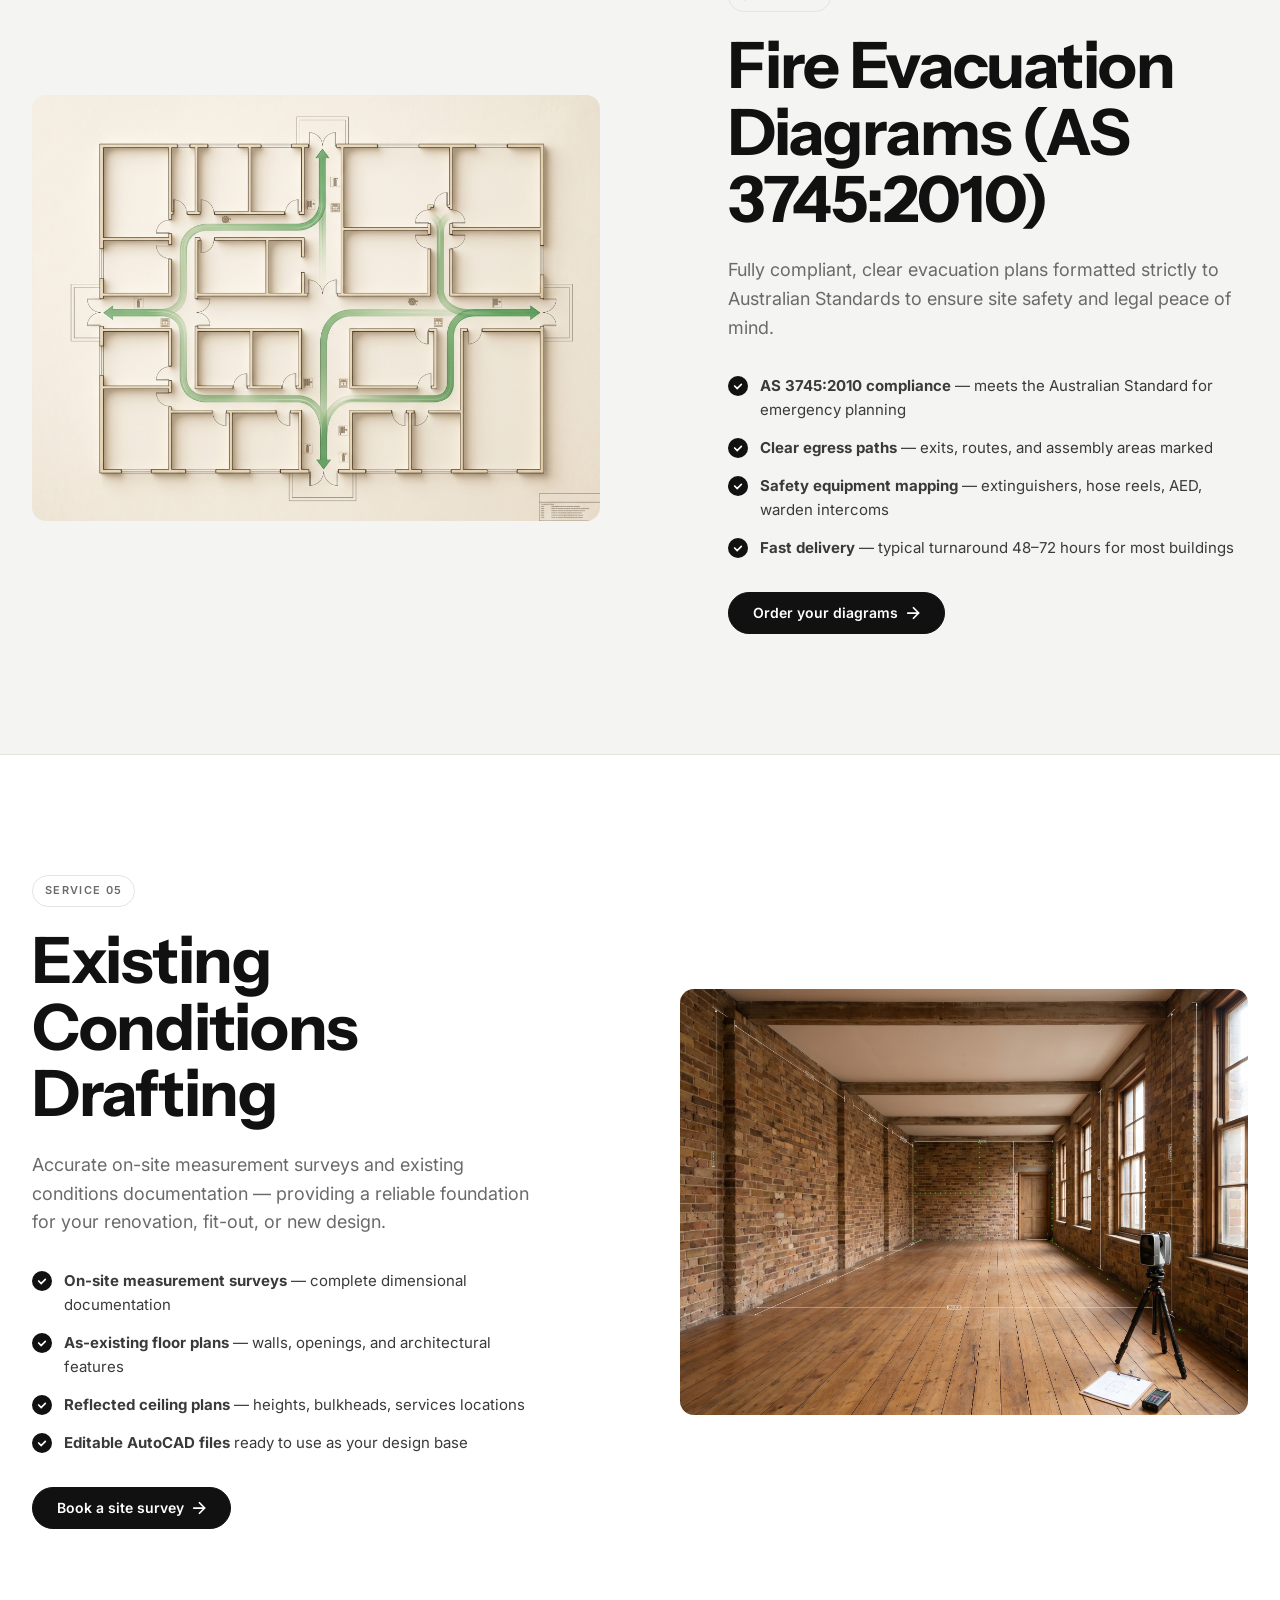
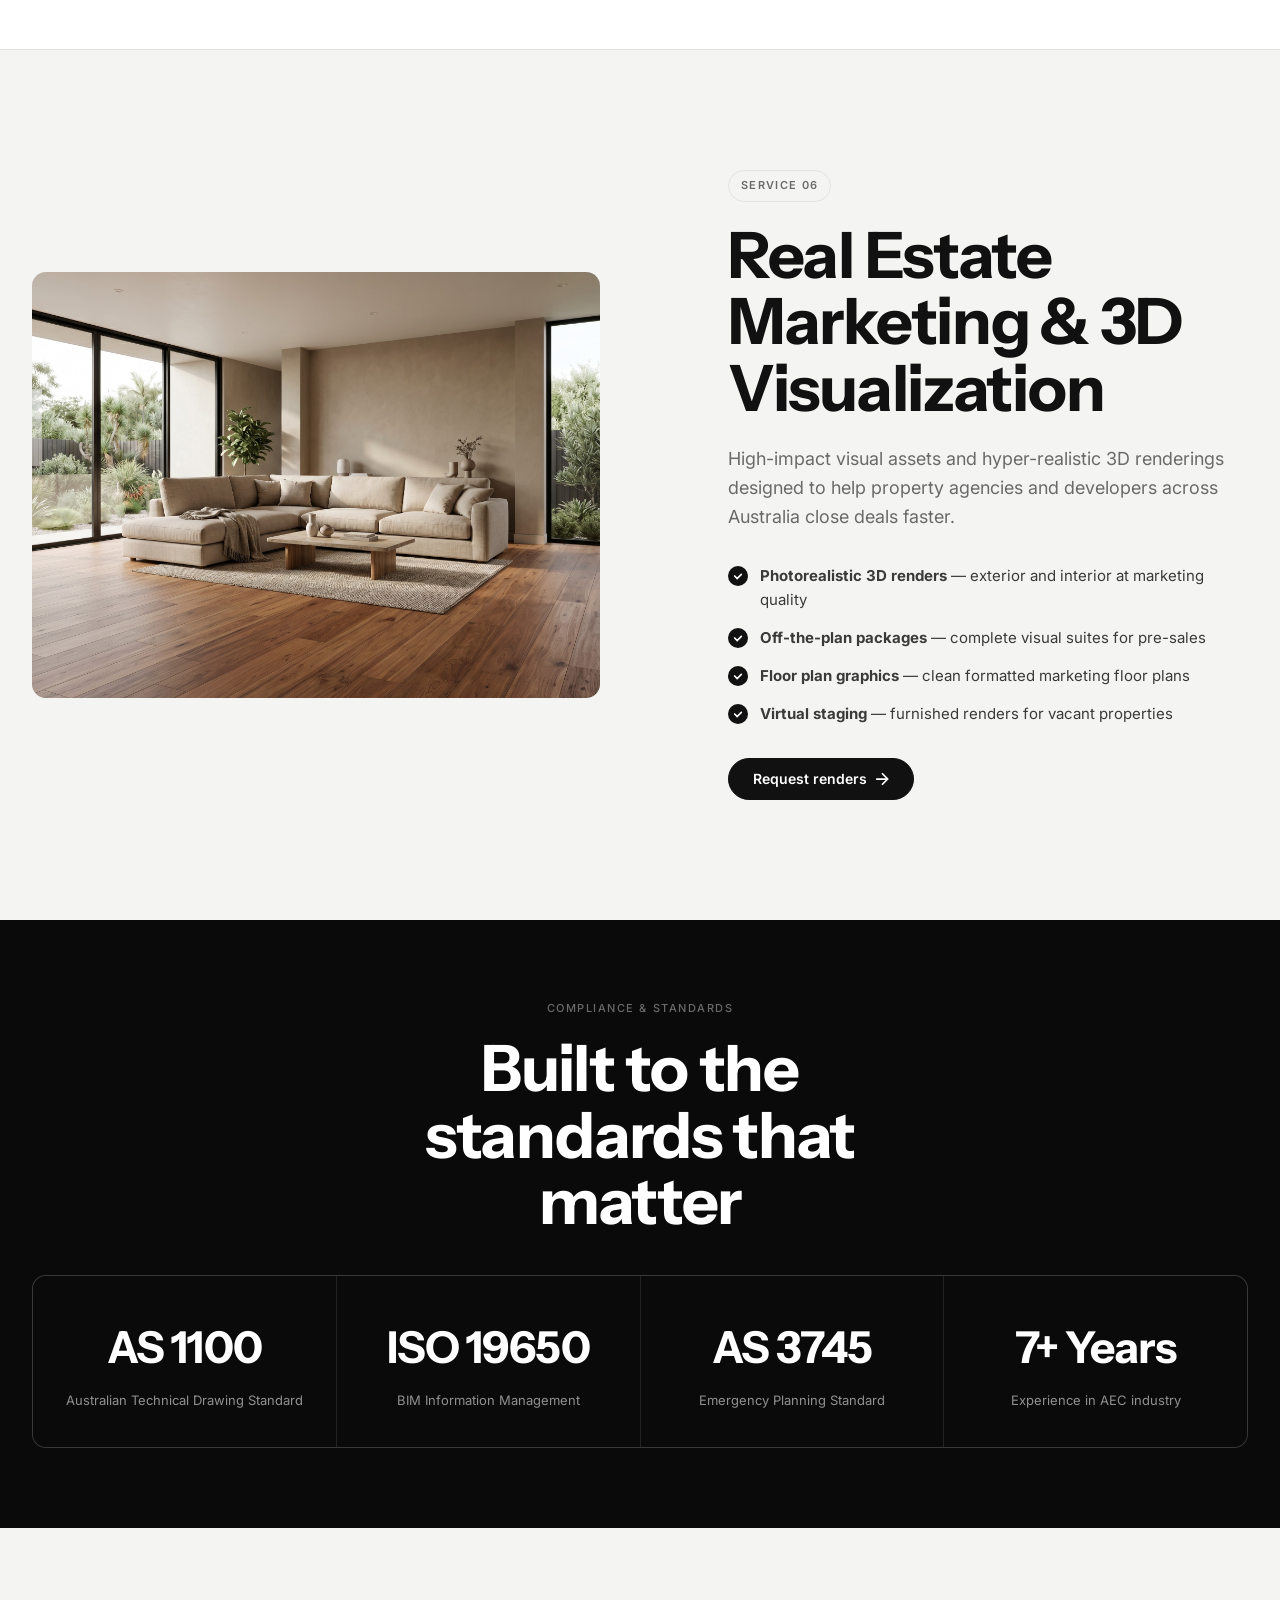
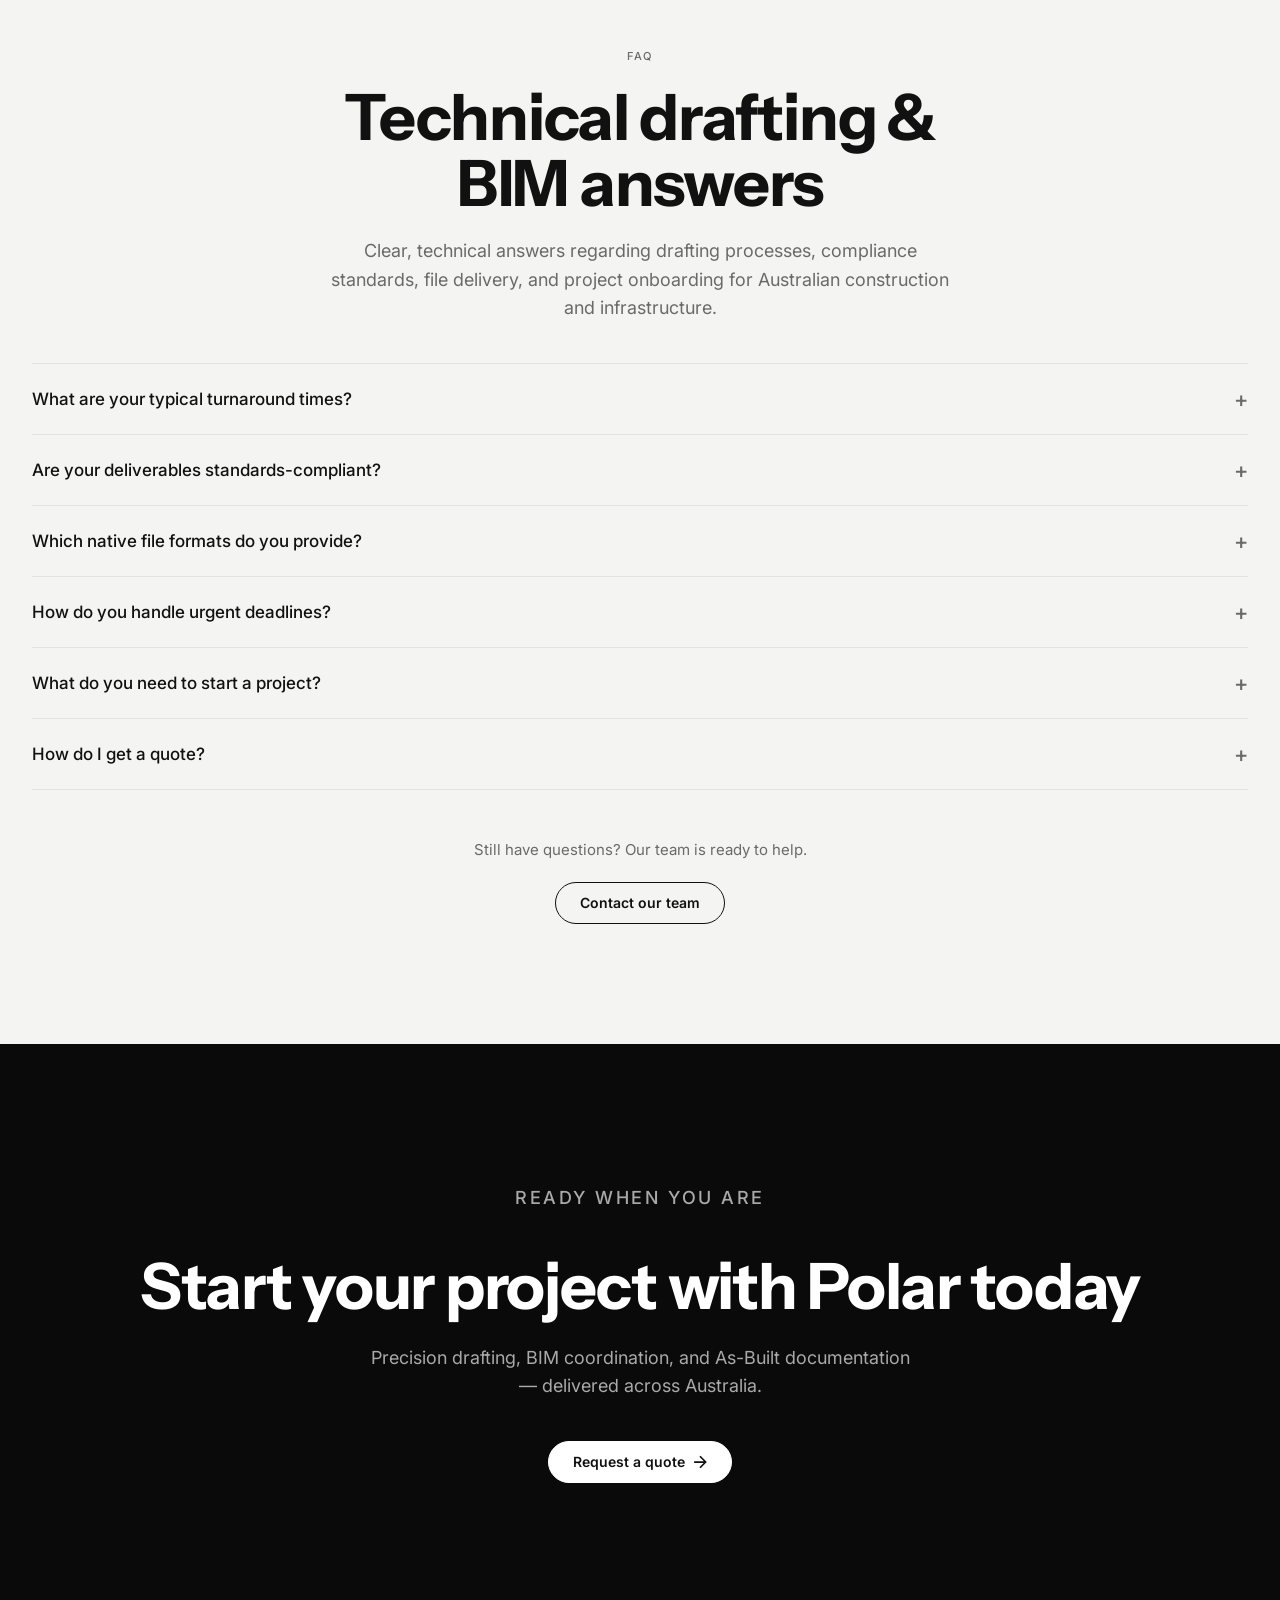
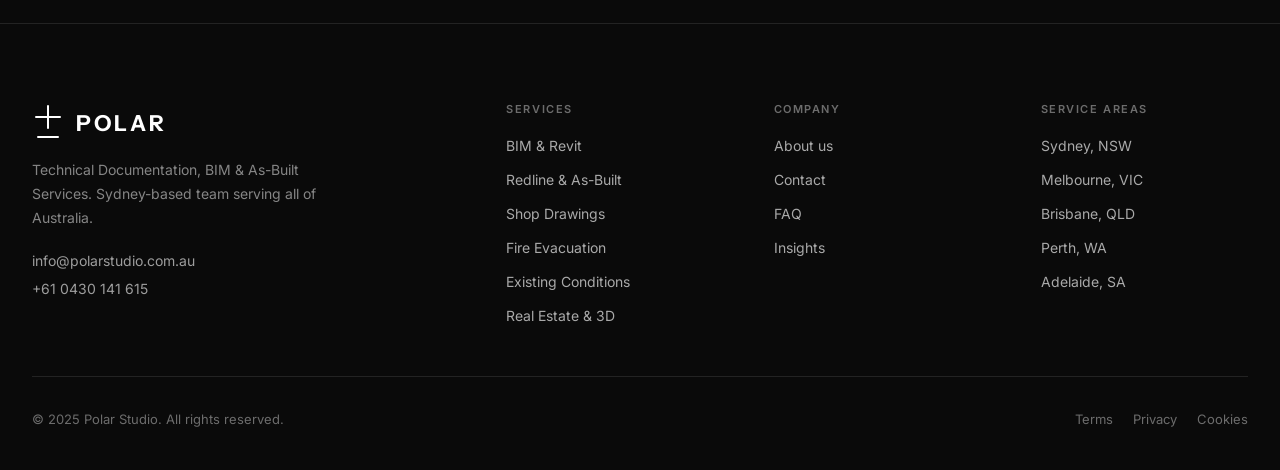
==== commit 556ab0eb: "Add files via upload" ====
--- a/index.html
+++ b/index.html
@@ -146,7 +146,7 @@
       <h2 class="h2">Expert BIM, CAD, and As-Built solutions<br/>for the AEC industry</h2>
     </div>
     <div class="precision-grid">
-      <div class="p-card p-card-big">
+      <div class="p-card p-card-big reveal">
         <img class="p-card-big-img" src="assets/images/services/bim-revit-precision.jpg" alt="BIM Revit modeling roofing plans" loading="lazy"/>
         <div class="p-card-big-body">
           <p class="p-card-eyebrow">BIM &amp; Revit Modeling</p>
@@ -157,18 +157,18 @@
           </a>
         </div>
       </div>
-      <div class="p-card">
+      <div class="p-card reveal">
         <div class="p-num">AS<br/>1100</div>
         <p style="margin-top:16px;">Certified compliance with Australian drafting standards for accuracy and reliability.</p>
       </div>
-      <div class="p-card">
+      <div class="p-card reveal">
         <div class="p-icon">
           <svg viewBox="0 0 24 24" fill="none"><path d="M4 12C8.4 12 12 8.4 12 4c0 4.4 3.6 8 8 8-4.4 0-8 3.6-8 8 0-4.4-3.6-8-8-8z" stroke="currentColor" stroke-width="1.5" stroke-linejoin="round"/></svg>
         </div>
         <h3 class="h4" style="margin-top:16px;">AutoCAD Drafting</h3>
         <p style="margin-top:8px;">2D/3D technical plans for engineering and construction.</p>
       </div>
-      <div class="p-card">
+      <div class="p-card reveal">
         <div class="p-icon">
           <svg viewBox="0 0 24 24" fill="none"><path d="M9.25 18.7C6.6 17.6 4.75 15 4.75 12c0-3 1.85-5.6 4.5-6.7M14.75 5.3c2.6 1.1 4.5 3.7 4.5 6.7 0 3-1.9 5.6-4.5 6.7" stroke="currentColor" stroke-width="1.5" stroke-linejoin="round"/></svg>
         </div>
@@ -186,7 +186,7 @@
 <section class="service-block section-white" id="bim">
   <div class="container">
     <div class="service-row">
-      <div class="service-text">
+      <div class="service-text reveal">
         <span class="service-tag">Service 01</span>
         <h2 class="h2">BIM &amp; Revit Support</h2>
         <p class="lead">Advanced 3D modelling and specialised technical support to optimise workflows for architecture and engineering firms across Australia.</p>
@@ -209,7 +209,7 @@
 <section class="service-block" id="redline">
   <div class="container">
     <div class="service-row reverse">
-      <div class="service-text">
+      <div class="service-text reveal">
         <span class="service-tag">Service 02</span>
         <h2 class="h2">Redline Cleanup &amp; As-Built Documentation</h2>
         <p class="lead">Digitise markups. Ensure compliance. Professional conversion of on-site markups into high-accuracy final documentation for project handovers.</p>
@@ -232,7 +232,7 @@
 <section class="service-block section-white" id="shop">
   <div class="container">
     <div class="service-row">
-      <div class="service-text">
+      <div class="service-text reveal">
         <span class="service-tag">Service 03</span>
         <h2 class="h2">Shop Drawings &amp; Fabrication Drafting</h2>
         <p class="lead">Precise, manufacturer-ready drafting that bridges the gap between design intent and physical production for Australian fabricators and contractors.</p>
@@ -255,7 +255,7 @@
 <section class="service-block" id="fire">
   <div class="container">
     <div class="service-row reverse">
-      <div class="service-text">
+      <div class="service-text reveal">
         <span class="service-tag">Service 04</span>
         <h2 class="h2">Fire Evacuation Diagrams (AS 3745:2010)</h2>
         <p class="lead">Fully compliant, clear evacuation plans formatted strictly to Australian Standards to ensure site safety and legal peace of mind.</p>
@@ -278,7 +278,7 @@
 <section class="service-block section-white" id="existing">
   <div class="container">
     <div class="service-row">
-      <div class="service-text">
+      <div class="service-text reveal">
         <span class="service-tag">Service 05</span>
         <h2 class="h2">Existing Conditions Drafting</h2>
         <p class="lead">Accurate on-site measurement surveys and existing conditions documentation — providing a reliable foundation for your renovation, fit-out, or new design.</p>
@@ -301,7 +301,7 @@
 <section class="service-block" id="realestate">
   <div class="container">
     <div class="service-row reverse">
-      <div class="service-text">
+      <div class="service-text reveal">
         <span class="service-tag">Service 06</span>
         <h2 class="h2">Real Estate Marketing &amp; 3D Visualization</h2>
         <p class="lead">High-impact visual assets and hyper-realistic 3D renderings designed to help property agencies and developers across Australia close deals faster.</p>
@@ -358,27 +358,27 @@
     </div>
 
     <div class="faq-list">
-      <div class="faq-item">
+      <div class="faq-item reveal">
         <button class="faq-q" onclick="toggleFaq(this)">What are your typical turnaround times?<span class="faq-chev">+</span></button>
         <div class="faq-a"><div class="faq-a-inner">Turnaround times depend on drawing complexity. Standard markup updates (redlines) are typically turned around quickly. Creating entirely new drawings from scratch involves a longer lead time to ensure accuracy. Precise timeframes are always provided upfront upon reviewing the project scope. For urgent deadlines, priority processing is available.</div></div>
       </div>
-      <div class="faq-item">
+      <div class="faq-item reveal">
         <button class="faq-q" onclick="toggleFaq(this)">Are your deliverables standards-compliant?<span class="faq-chev">+</span></button>
         <div class="faq-a"><div class="faq-a-inner">Absolutely. Every drawing is rigorously checked against <strong>AS 1100</strong> for precise fabrication. We also hold official <strong>BIM ISO 19650 registration</strong>, guaranteeing that model management and coordination strictly comply with the highest international protocols and Australian Tier 1 requirements. Documentation is produced in accordance with the NCC (National Construction Code) and our Revit models align with NATSPEC guidelines.</div></div>
       </div>
-      <div class="faq-item">
+      <div class="faq-item reveal">
         <button class="faq-q" onclick="toggleFaq(this)">Which native file formats do you provide?<span class="faq-chev">+</span></button>
         <div class="faq-a"><div class="faq-a-inner">Standard deliverables include fully updated native source files (<strong>Revit .rvt</strong> and <strong>AutoCAD .dwg</strong>), alongside clean, high-resolution PDF sets. We accept DWG, RVT, PDF, and most standard CAD/BIM formats. Workflows can be adapted to accommodate specific software environments with prior notice, ensuring seamless integration with your project standards.</div></div>
       </div>
-      <div class="faq-item">
+      <div class="faq-item reveal">
         <button class="faq-q" onclick="toggleFaq(this)">How do you handle urgent deadlines?<span class="faq-chev">+</span></button>
         <div class="faq-a"><div class="faq-a-inner">The pressure of project closeouts is fully understood. Priority processing is available for critical markups and urgent As-Built requirements to minimise site delays. Please flag your project as urgent when contacting us to confirm availability and timelines.</div></div>
       </div>
-      <div class="faq-item">
+      <div class="faq-item reveal">
         <button class="faq-q" onclick="toggleFaq(this)">What do you need to start a project?<span class="faq-chev">+</span></button>
         <div class="faq-a"><div class="faq-a-inner">Simply submit the project type, required deadline, and a <strong>ZIP file</strong> containing all marked-up PDFs (redlines), native reference models, and any specific CAD manuals. Consolidating files ensures an immediate, accurate scope assessment and a fast project start.</div></div>
       </div>
-      <div class="faq-item">
+      <div class="faq-item reveal">
         <button class="faq-q" onclick="toggleFaq(this)">How do I get a quote?<span class="faq-chev">+</span></button>
         <div class="faq-a"><div class="faq-a-inner">Simply <a href="contact.html" style="text-decoration:underline;">get in touch</a> with an overview of the project requirements. An initial estimate is provided promptly, then fully adapted and tailored to suit the specific needs and scope of the client.</div></div>
       </div>
@@ -415,7 +415,7 @@
         <p class="footer-desc">Technical Documentation, BIM &amp; As-Built Services. Sydney-based team serving all of Australia.</p>
         <div class="footer-contact">
           <a href="mailto:info@polarstudio.com.au">info@polarstudio.com.au</a>
-          <a href="tel:+610430141615">+61 0430 141 615</a>
+          <a href="tel:+61430141615">+61 0430 141 615</a>
         </div>
       </div>
       <div class="footer-col">
@@ -465,6 +465,20 @@
 const nav = document.getElementById('mainNav');
 window.addEventListener('scroll', () => {
   nav.classList.toggle('scrolled', window.scrollY > 20);
+});
+
+// Dropdown toggle for touch/click devices
+document.querySelectorAll('.nav-dropdown-toggle').forEach(toggle => {
+  toggle.addEventListener('click', (e) => {
+    e.stopPropagation();
+    const dropdown = toggle.closest('.nav-dropdown');
+    dropdown.classList.toggle('open');
+  });
+});
+document.addEventListener('click', (e) => {
+  if (!e.target.closest('.nav-dropdown')) {
+    document.querySelectorAll('.nav-dropdown').forEach(d => d.classList.remove('open'));
+  }
 });
 
 // FAQ toggle
